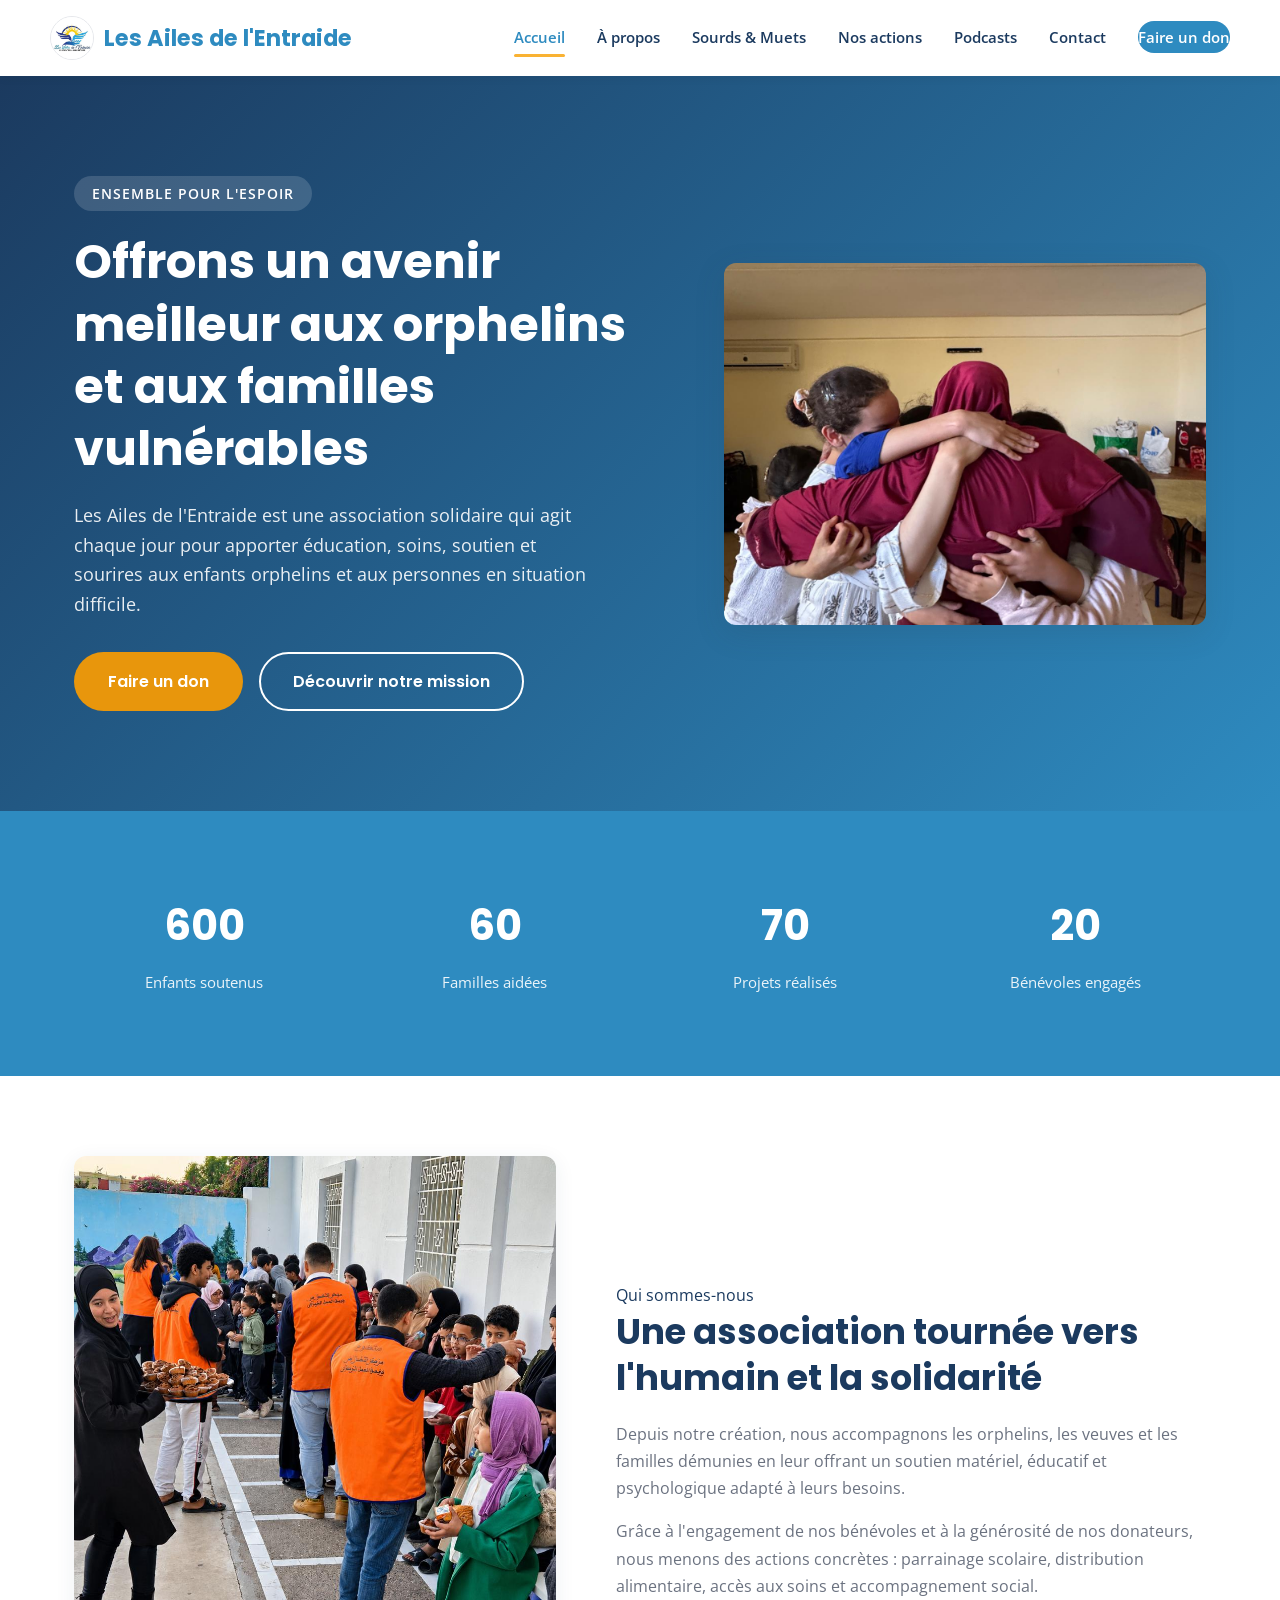
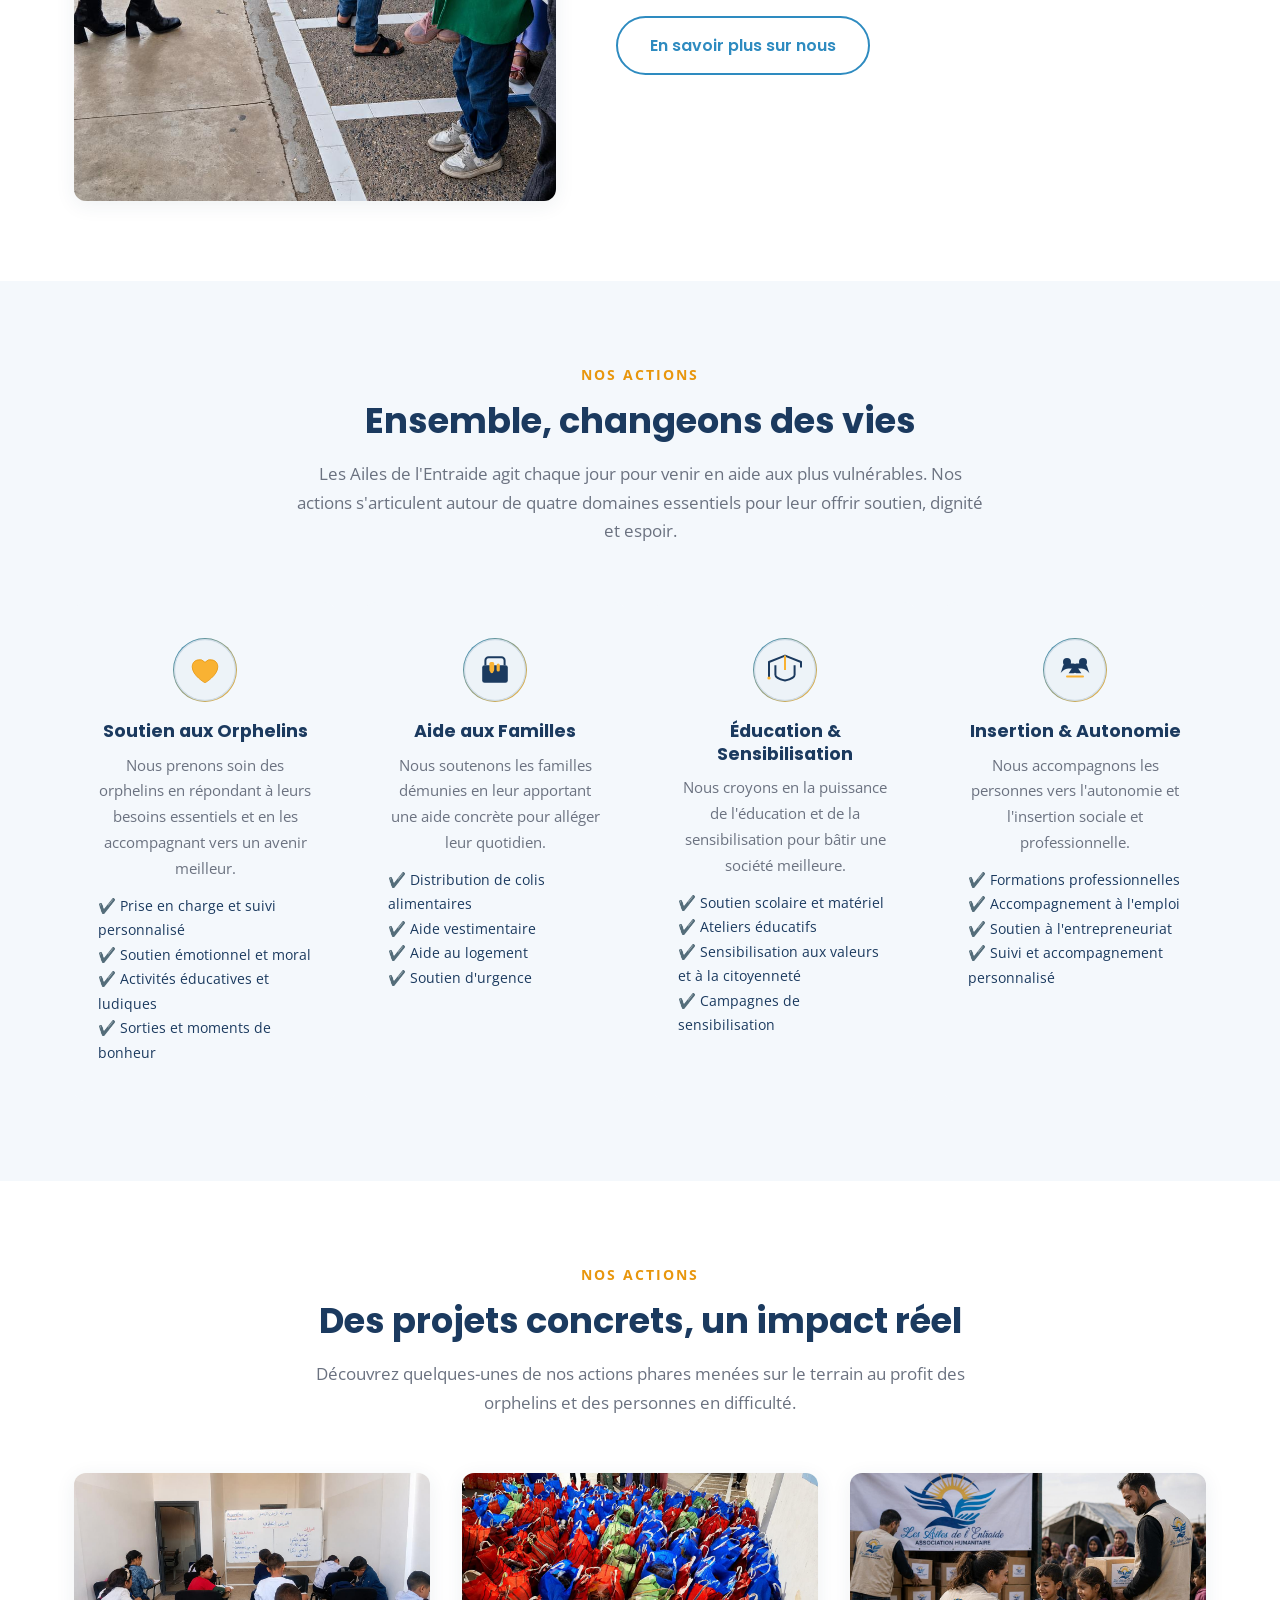
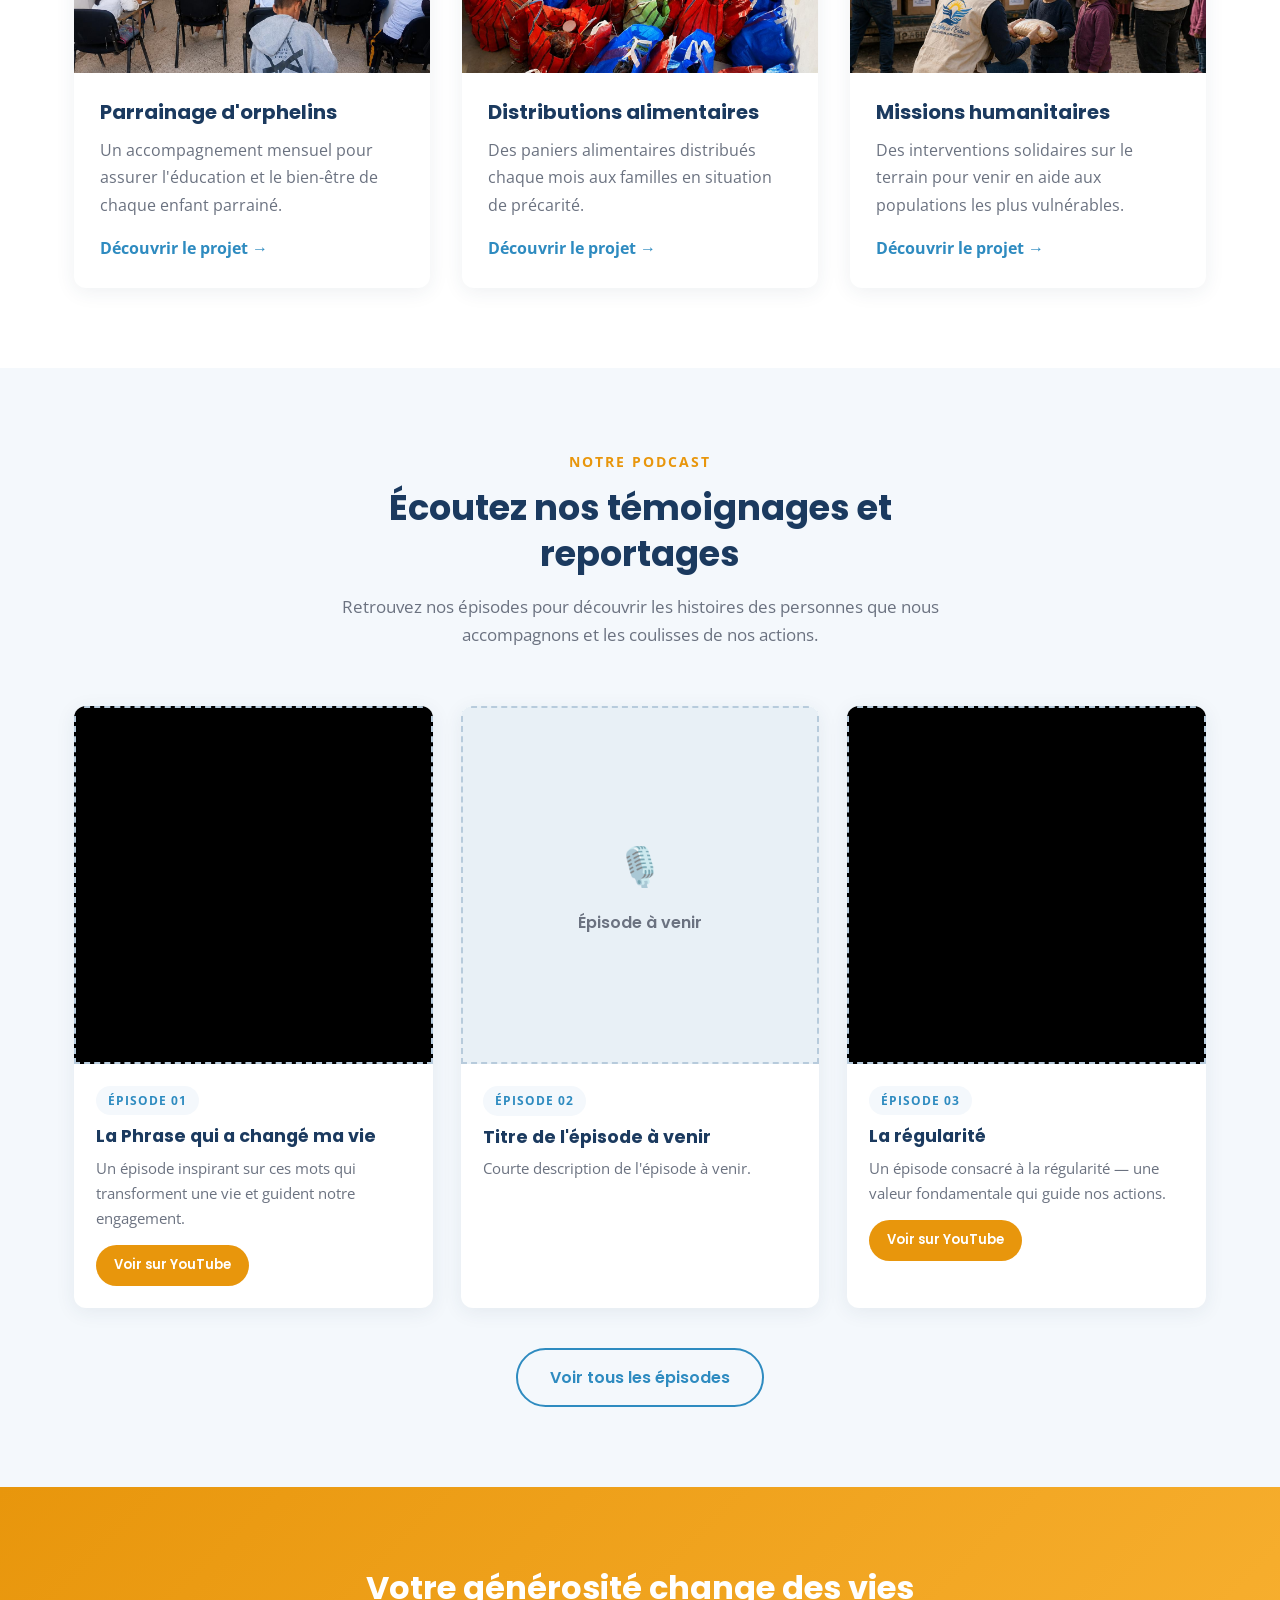
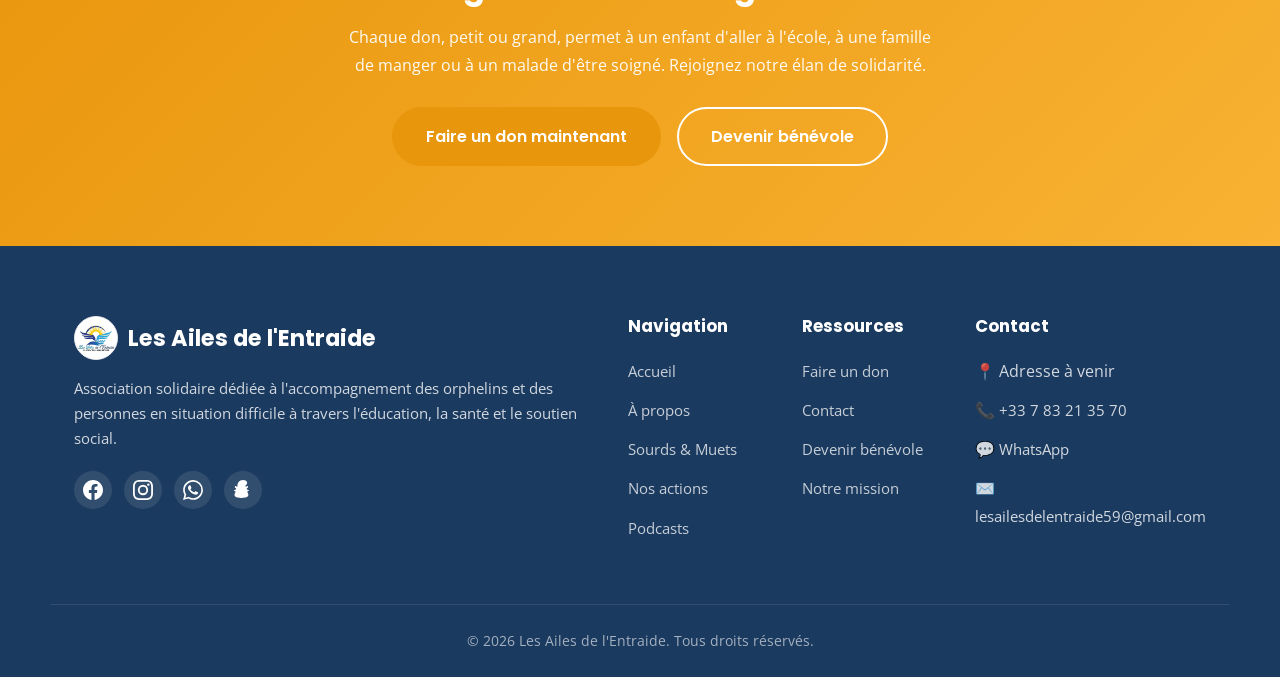
==== index.html @ 45561a95 "Intégration podcast épisode 1 "La Phrase qui a changé ma vie" via YouTube Co-Authored-By: Claude Son" ====
<!DOCTYPE html>
<html lang="fr">
<head>
  <meta charset="UTF-8">
  <meta name="viewport" content="width=device-width, initial-scale=1.0">
  <title>Les Ailes de l'Entraide — Association d'aide aux orphelins et personnes en difficulté</title>
  <meta name="description" content="Les Ailes de l'Entraide est une association à but non lucratif qui vient en aide aux orphelins et aux personnes en situation difficile à travers l'éducation, la santé et le soutien social.">
  <link rel="preconnect" href="https://fonts.googleapis.com">
  <link href="https://fonts.googleapis.com/css2?family=Poppins:wght@600;700;800&family=Open+Sans:wght@400;600;700&display=swap" rel="stylesheet">
  <link rel="icon" type="image/jpeg" href="images/logo.jpeg">
  <link rel="stylesheet" href="css/style.css">
</head>
<body>

  <!-- ===== En-tête ===== -->
  <header class="site-header">
    <nav class="navbar container">
      <a href="index.html" class="logo">
        <img src="images/logo.jpeg" alt="Logo Les Ailes de l'Entraide" class="logo-icon">
        <span>Les Ailes de l'<span>Entraide</span></span>
      </a>
      <ul class="nav-menu">
        <li><a href="index.html" class="active">Accueil</a></li>
        <li><a href="a-propos.html">À propos</a></li>
        <li><a href="sourds-muets.html">Sourds &amp; Muets</a></li>
        <li><a href="nos-actions.html">Nos actions</a></li>
        <li><a href="podcasts.html">Podcasts</a></li>
        <li><a href="contact.html">Contact</a></li>
        <li><a href="don.html" class="nav-cta">Faire un don</a></li>
      </ul>
      <button class="nav-toggle" aria-label="Ouvrir le menu">
        <span></span>
        <span></span>
        <span></span>
      </button>
    </nav>
  </header>

  <!-- ===== Hero ===== -->
  <section class="hero">
    <div class="container">
      <div class="hero-content">
        <span class="tagline">Ensemble pour l'espoir</span>
        <h1>Offrons un avenir meilleur aux orphelins et aux familles vulnérables</h1>
        <p>Les Ailes de l'Entraide est une association solidaire qui agit chaque jour pour apporter éducation, soins, soutien et sourires aux enfants orphelins et aux personnes en situation difficile.</p>
        <div class="hero-buttons">
          <a href="don.html" class="btn btn-primary">Faire un don</a>
          <a href="a-propos.html" class="btn btn-secondary">Découvrir notre mission</a>
        </div>
      </div>
      <div class="hero-image">
        <img src="images/equipe-solidarite.jpeg" alt="Moment de solidarité — bénévoles et enfants réunis" class="hero-img">
      </div>
    </div>
  </section>

  <!-- ===== Statistiques ===== -->
  <section class="stats">
    <div class="container stats-grid">
      <div class="stat-item">
        <div class="stat-number">600</div>
        <div class="stat-label">Enfants soutenus</div>
      </div>
      <div class="stat-item">
        <div class="stat-number">60</div>
        <div class="stat-label">Familles aidées</div>
      </div>
      <div class="stat-item">
        <div class="stat-number">70</div>
        <div class="stat-label">Projets réalisés</div>
      </div>
      <div class="stat-item">
        <div class="stat-number">20</div>
        <div class="stat-label">Bénévoles engagés</div>
      </div>
    </div>
  </section>

  <!-- ===== Présentation / Mission ===== -->
  <section>
    <div class="container mission-grid">
      <div class="mission-image">
        <img src="images/hero-benevoles.jpeg" alt="Bénévoles distribuant des repas aux enfants lors d'une action solidaire" class="section-img">
      </div>
      <div class="mission-content">
        <span class="eyebrow">Qui sommes-nous</span>
        <h2>Une association tournée vers l'humain et la solidarité</h2>
        <p>Depuis notre création, nous accompagnons les orphelins, les veuves et les familles démunies en leur offrant un soutien matériel, éducatif et psychologique adapté à leurs besoins.</p>
        <p>Grâce à l'engagement de nos bénévoles et à la générosité de nos donateurs, nous menons des actions concrètes : parrainage scolaire, distribution alimentaire, accès aux soins et accompagnement social.</p>
        <a href="a-propos.html" class="btn btn-outline">En savoir plus sur nous</a>
      </div>
    </div>
  </section>

  <!-- ===== Nos domaines d'action ===== -->
  <section class="bg-light">
    <div class="container">
      <div class="section-title">
        <span class="eyebrow">Nos actions</span>
        <h2>Ensemble, changeons des vies</h2>
        <p>Les Ailes de l'Entraide agit chaque jour pour venir en aide aux plus vulnérables. Nos actions s'articulent autour de quatre domaines essentiels pour leur offrir soutien, dignité et espoir.</p>
      </div>
      <div class="values-grid">
        <div class="value-card">
          <div class="value-icon"><svg xmlns="http://www.w3.org/2000/svg" viewBox="0 0 80 80" width="70" height="70"><circle cx="40" cy="40" r="38" fill="#EDF3F8" stroke="#D0DDE8" stroke-width="1.5"/><path d="M40 56s-16-9-16-20a9 9 0 0 1 16-5.6A9 9 0 0 1 56 36c0 11-16 20-16 20z" fill="#F9B233" stroke="#E8960C" stroke-width="1"/></svg></div>
          <h3>Soutien aux Orphelins</h3>
          <p>Nous prenons soin des orphelins en répondant à leurs besoins essentiels et en les accompagnant vers un avenir meilleur.</p>
          <ul style="text-align:left;margin-top:12px;font-size:0.9rem;list-style:none;padding:0;">
            <li>✔️ Prise en charge et suivi personnalisé</li>
            <li>✔️ Soutien émotionnel et moral</li>
            <li>✔️ Activités éducatives et ludiques</li>
            <li>✔️ Sorties et moments de bonheur</li>
          </ul>
        </div>
        <div class="value-card">
          <div class="value-icon"><svg xmlns="http://www.w3.org/2000/svg" viewBox="0 0 80 80" width="70" height="70"><circle cx="40" cy="40" r="38" fill="#EDF3F8" stroke="#D0DDE8" stroke-width="1.5"/><rect x="24" y="34" width="32" height="22" rx="3" fill="#1B3A5F"/><path d="M28 34v-6a4 4 0 0 1 4-4h16a4 4 0 0 1 4 4v6" fill="none" stroke="#1B3A5F" stroke-width="2.5"/><rect x="33" y="30" width="6" height="12" rx="2" fill="#F9B233"/><circle cx="36" cy="42" r="2" fill="#F9B233"/><rect x="42" y="32" width="4" height="10" rx="2" fill="#F9B233"/></svg></div>
          <h3>Aide aux Familles</h3>
          <p>Nous soutenons les familles démunies en leur apportant une aide concrète pour alléger leur quotidien.</p>
          <ul style="text-align:left;margin-top:12px;font-size:0.9rem;list-style:none;padding:0;">
            <li>✔️ Distribution de colis alimentaires</li>
            <li>✔️ Aide vestimentaire</li>
            <li>✔️ Aide au logement</li>
            <li>✔️ Soutien d'urgence</li>
          </ul>
        </div>
        <div class="value-card">
          <div class="value-icon"><svg xmlns="http://www.w3.org/2000/svg" viewBox="0 0 80 80" width="70" height="70"><circle cx="40" cy="40" r="38" fill="#EDF3F8" stroke="#D0DDE8" stroke-width="1.5"/><path d="M20 50V30l20-8 20 8v6" fill="none" stroke="#1B3A5F" stroke-width="2.5" stroke-linecap="round" stroke-linejoin="round"/><path d="M28 34v12c0 5 12 7 12 7s12-2 12-7V34" fill="none" stroke="#1B3A5F" stroke-width="2.5" stroke-linejoin="round"/><path d="M40 22v18" stroke="#F9B233" stroke-width="2.5"/><circle cx="20" cy="50" r="2" fill="#F9B233"/></svg></div>
          <h3>Éducation & Sensibilisation</h3>
          <p>Nous croyons en la puissance de l'éducation et de la sensibilisation pour bâtir une société meilleure.</p>
          <ul style="text-align:left;margin-top:12px;font-size:0.9rem;list-style:none;padding:0;">
            <li>✔️ Soutien scolaire et matériel</li>
            <li>✔️ Ateliers éducatifs</li>
            <li>✔️ Sensibilisation aux valeurs et à la citoyenneté</li>
            <li>✔️ Campagnes de sensibilisation</li>
          </ul>
        </div>
        <div class="value-card">
          <div class="value-icon"><svg xmlns="http://www.w3.org/2000/svg" viewBox="0 0 80 80" width="70" height="70"><circle cx="40" cy="40" r="38" fill="#EDF3F8" stroke="#D0DDE8" stroke-width="1.5"/><path d="M22 44c0 0 4-6 10-6h4l-4 6h6c2 0 3-1 3-2v-8c0-1-1-2-3-2h-8c-2 0-4 1-5 3l-3 9z" fill="#1B3A5F"/><path d="M58 44c0 0-4-6-10-6h-4l4 6h-6c-2 0-3-1-3-2v-8c0-1 1-2 3-2h8c2 0 4 1 5 3l3 9z" fill="#1B3A5F"/><path d="M30 48h20" stroke="#F9B233" stroke-width="2.5" stroke-linecap="round"/><circle cx="30" cy="30" r="5" fill="#1B3A5F"/><circle cx="50" cy="30" r="5" fill="#1B3A5F"/></svg></div>
          <h3>Insertion & Autonomie</h3>
          <p>Nous accompagnons les personnes vers l'autonomie et l'insertion sociale et professionnelle.</p>
          <ul style="text-align:left;margin-top:12px;font-size:0.9rem;list-style:none;padding:0;">
            <li>✔️ Formations professionnelles</li>
            <li>✔️ Accompagnement à l'emploi</li>
            <li>✔️ Soutien à l'entrepreneuriat</li>
            <li>✔️ Suivi et accompagnement personnalisé</li>
          </ul>
        </div>
      </div>
    </div>
  </section>

  <!-- ===== Aperçu Nos actions ===== -->
  <section>
    <div class="container">
      <div class="section-title">
        <span class="eyebrow">Nos actions</span>
        <h2>Des projets concrets, un impact réel</h2>
        <p>Découvrez quelques-unes de nos actions phares menées sur le terrain au profit des orphelins et des personnes en difficulté.</p>
      </div>
      <div class="cards-grid">
        <div class="card">
          <img src="images/parrainage-orphelins.jpeg" alt="Enfants en classe grâce au programme de parrainage scolaire" class="card-img">
          <div class="card-body">
            <h3>Parrainage d'orphelins</h3>
            <p>Un accompagnement mensuel pour assurer l'éducation et le bien-être de chaque enfant parrainé.</p>
            <a href="nos-actions.html" class="card-link">Découvrir le projet</a>
          </div>
        </div>
        <div class="card">
          <img src="images/distribution-alimentaire.jpeg" alt="Paniers alimentaires prêts à être distribués aux familles" class="card-img">
          <div class="card-body">
            <h3>Distributions alimentaires</h3>
            <p>Des paniers alimentaires distribués chaque mois aux familles en situation de précarité.</p>
            <a href="nos-actions.html" class="card-link">Découvrir le projet</a>
          </div>
        </div>
        <div class="card">
          <img src="images/mission-humanitaire.jpeg" alt="Médecin bénévole lors d'une consultation médicale gratuite" class="card-img">
          <div class="card-body">
            <h3>Missions humanitaires</h3>
            <p>Des interventions solidaires sur le terrain pour venir en aide aux populations les plus vulnérables.</p>
            <a href="nos-actions.html" class="card-link">Découvrir le projet</a>
          </div>
        </div>
      </div>
    </div>
  </section>

  <!-- ===== Aperçu Podcasts ===== -->
  <section class="bg-light">
    <div class="container">
      <div class="section-title">
        <span class="eyebrow">Notre podcast</span>
        <h2>Écoutez nos témoignages et reportages</h2>
        <p>Retrouvez nos épisodes pour découvrir les histoires des personnes que nous accompagnons et les coulisses de nos actions.</p>
      </div>
      <div class="podcast-grid">
        <div class="podcast-card">
          <div class="podcast-cover" style="padding:0;overflow:hidden;background:#000;">
            <iframe
              src="https://www.youtube.com/embed/GoK4jghPi0A"
              title="La Phrase qui a changé ma vie — Les Ailes de l'Entraide"
              frameborder="0"
              allow="accelerometer; autoplay; clipboard-write; encrypted-media; gyroscope; picture-in-picture"
              allowfullscreen
              style="width:100%;height:100%;min-height:200px;display:block;"
            ></iframe>
          </div>
          <div class="podcast-info">
            <span class="episode-tag">Épisode 01</span>
            <h3>La Phrase qui a changé ma vie</h3>
            <p>Un épisode inspirant sur ces mots qui transforment une vie et guident notre engagement.</p>
            <div style="margin-top:10px;">
              <a href="https://youtube.com/shorts/GoK4jghPi0A" target="_blank" rel="noopener" class="btn btn-primary" style="font-size:0.82rem;padding:7px 16px;">Voir sur YouTube</a>
            </div>
          </div>
        </div>
        <div class="podcast-card">
          <div class="podcast-cover">
            <span class="icon">🎙️</span>
            Épisode à venir
          </div>
          <div class="podcast-info">
            <span class="episode-tag">Épisode 02</span>
            <h3>Titre de l'épisode à venir</h3>
            <p>Courte description de l'épisode à venir.</p>
          </div>
        </div>
        <div class="podcast-card">
          <div class="podcast-cover" style="padding:0;overflow:hidden;background:#000;">
            <iframe
              src="https://www.youtube.com/embed/aE52-9vbQRQ"
              title="La régularité — Les Ailes de l'Entraide"
              frameborder="0"
              allow="accelerometer; autoplay; clipboard-write; encrypted-media; gyroscope; picture-in-picture"
              allowfullscreen
              style="width:100%;height:100%;min-height:200px;display:block;"
            ></iframe>
          </div>
          <div class="podcast-info">
            <span class="episode-tag">Épisode 03</span>
            <h3>La régularité</h3>
            <p>Un épisode consacré à la régularité — une valeur fondamentale qui guide nos actions.</p>
            <div style="margin-top:10px;">
              <a href="https://youtube.com/shorts/aE52-9vbQRQ" target="_blank" rel="noopener" class="btn btn-primary" style="font-size:0.82rem;padding:7px 16px;">Voir sur YouTube</a>
            </div>
          </div>
        </div>
      </div>
      <div style="text-align:center; margin-top: 40px;">
        <a href="podcasts.html" class="btn btn-outline">Voir tous les épisodes</a>
      </div>
    </div>
  </section>

  <!-- ===== CTA Don ===== -->
  <section class="cta-banner">
    <div class="container">
      <h2>Votre générosité change des vies</h2>
      <p>Chaque don, petit ou grand, permet à un enfant d'aller à l'école, à une famille de manger ou à un malade d'être soigné. Rejoignez notre élan de solidarité.</p>
      <div class="cta-buttons">
        <a href="don.html" class="btn btn-primary">Faire un don maintenant</a>
        <a href="contact.html" class="btn btn-secondary">Devenir bénévole</a>
      </div>
    </div>
  </section>

  <!-- ===== Pied de page ===== -->
  <footer class="site-footer">
    <div class="container footer-grid">
      <div class="footer-col">
        <a href="index.html" class="logo">
          <img src="images/logo.jpeg" alt="Logo Les Ailes de l'Entraide" class="logo-icon">
          Les Ailes de l'Entraide
        </a>
        <p>Association solidaire dédiée à l'accompagnement des orphelins et des personnes en situation difficile à travers l'éducation, la santé et le soutien social.</p>
        <div class="social-links">
          <a href="https://www.facebook.com/share/1CepRYvT4E/" target="_blank" rel="noopener" aria-label="Facebook" title="Facebook">
            <svg xmlns="http://www.w3.org/2000/svg" viewBox="0 0 24 24" width="20" height="20" fill="currentColor"><path d="M24 12.073C24 5.405 18.627 0 12 0S0 5.405 0 12.073C0 18.1 4.388 23.094 10.125 24v-8.437H7.078v-3.49h3.047V9.41c0-3.025 1.792-4.697 4.533-4.697 1.312 0 2.686.236 2.686.236v2.97h-1.513c-1.491 0-1.956.93-1.956 1.886v2.268h3.328l-.532 3.49h-2.796V24C19.612 23.094 24 18.1 24 12.073z"/></svg>
          </a>
          <a href="https://www.instagram.com/les_saveurs_dorient_by_jihane" target="_blank" rel="noopener" aria-label="Instagram" title="Instagram">
            <svg xmlns="http://www.w3.org/2000/svg" viewBox="0 0 24 24" width="20" height="20" fill="currentColor"><path d="M12 2.163c3.204 0 3.584.012 4.85.07 1.366.062 2.633.334 3.608 1.308.975.975 1.246 2.242 1.308 3.608.058 1.266.07 1.646.07 4.85s-.012 3.584-.07 4.85c-.062 1.366-.334 2.633-1.308 3.608-.975.975-2.242 1.246-3.608 1.308-1.266.058-1.646.07-4.85.07s-3.584-.012-4.85-.07c-1.366-.062-2.633-.334-3.608-1.308-.975-.975-1.246-2.242-1.308-3.608C2.175 15.584 2.163 15.204 2.163 12s.012-3.584.07-4.85c.062-1.366.334-2.633 1.308-3.608C4.516 2.497 5.783 2.226 7.149 2.163 8.415 2.105 8.796 2.163 12 2.163zm0-2.163C8.741 0 8.332.014 7.052.072 5.197.157 3.355.673 2.014 2.014.673 3.355.157 5.197.072 7.052.014 8.332 0 8.741 0 12c0 3.259.014 3.668.072 4.948.085 1.855.601 3.697 1.942 5.038 1.341 1.341 3.183 1.857 5.038 1.942C8.332 23.986 8.741 24 12 24s3.668-.014 4.948-.072c1.855-.085 3.697-.601 5.038-1.942 1.341-1.341 1.857-3.183 1.942-5.038C23.986 15.668 24 15.259 24 12s-.014-3.668-.072-4.948c-.085-1.855-.601-3.697-1.942-5.038C20.645.673 18.803.157 16.948.072 15.668.014 15.259 0 12 0zm0 5.838a6.162 6.162 0 1 0 0 12.324 6.162 6.162 0 0 0 0-12.324zm0 10.162a4 4 0 1 1 0-8 4 4 0 0 1 0 8zm6.406-11.845a1.44 1.44 0 1 0 0 2.881 1.44 1.44 0 0 0 0-2.881z"/></svg>
          </a>
          <a href="https://wa.me/33783213570" target="_blank" rel="noopener" aria-label="WhatsApp" title="WhatsApp">
            <svg xmlns="http://www.w3.org/2000/svg" viewBox="0 0 24 24" width="20" height="20" fill="currentColor"><path d="M17.472 14.382c-.297-.149-1.758-.867-2.03-.967-.273-.099-.471-.148-.67.15-.197.297-.767.966-.94 1.164-.173.199-.347.223-.644.075-.297-.15-1.255-.463-2.39-1.475-.883-.788-1.48-1.761-1.653-2.059-.173-.297-.018-.458.13-.606.134-.133.298-.347.446-.52.149-.174.198-.298.298-.497.099-.198.05-.371-.025-.52-.075-.149-.669-1.612-.916-2.207-.242-.579-.487-.5-.669-.51-.173-.008-.371-.01-.57-.01-.198 0-.52.074-.792.372-.272.297-1.04 1.016-1.04 2.479 0 1.462 1.065 2.875 1.213 3.074.149.198 2.096 3.2 5.077 4.487.709.306 1.262.489 1.694.625.712.227 1.36.195 1.871.118.571-.085 1.758-.719 2.006-1.413.248-.694.248-1.289.173-1.413-.074-.124-.272-.198-.57-.347m-5.421 7.403h-.004a9.87 9.87 0 0 1-5.031-1.378l-.361-.214-3.741.982.998-3.648-.235-.374a9.86 9.86 0 0 1-1.51-5.26c.001-5.45 4.436-9.884 9.888-9.884 2.64 0 5.122 1.03 6.988 2.898a9.825 9.825 0 0 1 2.893 6.994c-.003 5.45-4.437 9.884-9.885 9.884m8.413-18.297A11.815 11.815 0 0 0 12.05 0C5.495 0 .16 5.335.157 11.892c0 2.096.547 4.142 1.588 5.945L.057 24l6.305-1.654a11.882 11.882 0 0 0 5.683 1.448h.005c6.554 0 11.89-5.335 11.893-11.893a11.821 11.821 0 0 0-3.48-8.413z"/></svg>
          </a>
          <a href="https://www.snapchat.com/add/lesailesdelentraide" target="_blank" rel="noopener" aria-label="Snapchat" title="Snapchat">
            <svg xmlns="http://www.w3.org/2000/svg" viewBox="0 0 24 24" width="20" height="20" fill="currentColor"><path d="M12.065.135C6.948.135 5.31 4.322 5.31 6.957c0 .284.017.568.05.85-.214.12-.435.182-.668.182-.467 0-.9-.213-1.234-.6a.608.608 0 0 0-.484-.232.594.594 0 0 0-.35.114c-.48.332-.5.832-.5.999 0 .73.481 1.298 1.43 1.688.083.033.192.063.212.152.03.126-.055.395-.1.532a3.46 3.46 0 0 1-.078.208c-.41 1.003-1.235 1.094-1.666 1.17a2.064 2.064 0 0 0-.311.065c-.418.143-.454.44-.446.575.016.278.226.504.527.588.844.234 1.178.493 1.285.697.047.09.044.172.013.325-.16.788-1.19 2.124-1.19 3.537 0 .36.065.705.198 1.025.644 1.561 2.624 2.35 5.882 2.35.249 0 .5-.007.752-.021.389.247.923.382 1.485.382s1.096-.135 1.485-.382c.252.014.503.021.752.021 3.258 0 5.238-.789 5.882-2.35.133-.32.198-.665.198-1.025 0-1.413-1.03-2.749-1.19-3.537-.031-.153-.034-.235.013-.325.107-.204.44-.463 1.285-.697.301-.084.511-.31.527-.588.008-.135-.028-.432-.446-.575a2.064 2.064 0 0 0-.311-.065c-.431-.076-1.256-.167-1.666-1.17a3.46 3.46 0 0 1-.078-.208c-.045-.137-.13-.406-.1-.532.02-.089.129-.119.212-.152.949-.39 1.43-.958 1.43-1.688 0-.167-.02-.667-.5-.999a.594.594 0 0 0-.35-.114.608.608 0 0 0-.484.232c-.334.387-.767.6-1.234.6-.233 0-.454-.062-.668-.182.033-.282.05-.566.05-.85C18.72 4.322 17.082.135 12.065.135z"/></svg>
          </a>
        </div>
      </div>
      <div class="footer-col">
        <h4>Navigation</h4>
        <ul>
          <li><a href="index.html">Accueil</a></li>
          <li><a href="a-propos.html">À propos</a></li>
          <li><a href="sourds-muets.html">Sourds &amp; Muets</a></li>
        <li><a href="nos-actions.html">Nos actions</a></li>
          <li><a href="podcasts.html">Podcasts</a></li>
        </ul>
      </div>
      <div class="footer-col">
        <h4>Ressources</h4>
        <ul>
          <li><a href="don.html">Faire un don</a></li>
          <li><a href="contact.html">Contact</a></li>
          <li><a href="contact.html">Devenir bénévole</a></li>
          <li><a href="a-propos.html">Notre mission</a></li>
        </ul>
      </div>
      <div class="footer-col">
        <h4>Contact</h4>
        <ul>
          <li>📍 Adresse à venir</li>
          <li>📞 <a href="tel:+33783213570" style="color:inherit;">+33 7 83 21 35 70</a></li>
          <li>💬 <a href="https://wa.me/33783213570" target="_blank" rel="noopener" style="color:inherit;">WhatsApp</a></li>
          <li>✉️ <a href="mailto:lesailesdelentraide59@gmail.com" style="color:inherit;">lesailesdelentraide59@gmail.com</a></li>
        </ul>
      </div>
    </div>
    <div class="container footer-bottom">
      © 2026 Les Ailes de l'Entraide. Tous droits réservés.
    </div>
  </footer>

  <script src="js/main.js"></script>
</body>
</html>
---- css/style.css ----
/* ===========================
   Les Ailes de l'Entraide - Stylesheet
   =========================== */

:root {
  --color-primary: #2E8BC0;
  --color-primary-dark: #1F6FA0;
  --color-secondary: #F9B233;
  --color-accent: #E8960C;
  --color-dark: #1B3A5F;
  --color-light: #F4F8FC;
  --color-white: #FFFFFF;
  --color-gray: #6B7280;
  --color-border: #E5E7EB;

  --font-heading: 'Poppins', 'Segoe UI', Arial, sans-serif;
  --font-body: 'Open Sans', 'Segoe UI', Arial, sans-serif;

  --radius: 12px;
  --shadow: 0 4px 20px rgba(38, 70, 83, 0.08);
  --shadow-hover: 0 8px 30px rgba(38, 70, 83, 0.15);
  --transition: all 0.3s ease;

  --container-width: 1180px;
}

/* ===== Reset ===== */
* {
  margin: 0;
  padding: 0;
  box-sizing: border-box;
}

html {
  scroll-behavior: smooth;
}

body {
  font-family: var(--font-body);
  color: var(--color-dark);
  line-height: 1.7;
  background-color: var(--color-white);
  overflow-x: hidden;
}

img {
  max-width: 100%;
  display: block;
}

a {
  text-decoration: none;
  color: var(--color-primary);
}

ul {
  list-style: none;
}

.container {
  max-width: var(--container-width);
  margin: 0 auto;
  padding: 0 24px;
}

h1, h2, h3, h4 {
  font-family: var(--font-heading);
  font-weight: 700;
  line-height: 1.3;
  color: var(--color-dark);
}

section {
  padding: 80px 0;
}

/* ===== Boutons ===== */
.btn {
  display: inline-block;
  padding: 14px 32px;
  border-radius: 50px;
  font-family: var(--font-heading);
  font-weight: 600;
  font-size: 1rem;
  text-align: center;
  border: 2px solid transparent;
  cursor: pointer;
  transition: var(--transition);
}

.btn-primary {
  background-color: var(--color-accent);
  color: var(--color-white);
}

.btn-primary:hover {
  background-color: #CE8400;
  transform: translateY(-3px);
  box-shadow: var(--shadow-hover);
}

.btn-secondary {
  background-color: transparent;
  border-color: var(--color-white);
  color: var(--color-white);
}

.btn-secondary:hover {
  background-color: var(--color-white);
  color: var(--color-primary);
  transform: translateY(-3px);
}

.btn-outline {
  background-color: transparent;
  border-color: var(--color-primary);
  color: var(--color-primary);
}

.btn-outline:hover {
  background-color: var(--color-primary);
  color: var(--color-white);
}

.btn-block {
  width: 100%;
}

/* ===== En-tête / Navigation ===== */
.site-header {
  position: sticky;
  top: 0;
  z-index: 1000;
  background-color: rgba(255, 255, 255, 0.97);
  backdrop-filter: blur(6px);
  box-shadow: 0 2px 10px rgba(0, 0, 0, 0.05);
}

.navbar {
  display: flex;
  align-items: center;
  justify-content: space-between;
  padding: 16px 0;
}

.logo {
  display: flex;
  align-items: center;
  gap: 10px;
  font-family: var(--font-heading);
  font-weight: 700;
  font-size: 1.4rem;
  color: var(--color-dark);
}

.logo-icon {
  display: flex;
  align-items: center;
  justify-content: center;
  width: 44px;
  height: 44px;
  border-radius: 50%;
  background: linear-gradient(135deg, var(--color-primary), var(--color-secondary));
  color: var(--color-white);
  font-size: 1.4rem;
  flex-shrink: 0;
}

img.logo-icon {
  background: var(--color-white);
  object-fit: cover;
  object-position: center 35%;
  border: 1px solid var(--color-border);
}

.logo span {
  color: var(--color-primary);
}

.nav-menu {
  display: flex;
  gap: 32px;
  align-items: center;
}

.nav-menu a {
  color: var(--color-dark);
  font-weight: 600;
  font-size: 0.95rem;
  position: relative;
  padding: 6px 0;
  transition: var(--transition);
}

.nav-menu a:hover,
.nav-menu a.active {
  color: var(--color-primary);
}

.nav-menu a.active::after {
  content: '';
  position: absolute;
  bottom: -4px;
  left: 0;
  width: 100%;
  height: 3px;
  background-color: var(--color-secondary);
  border-radius: 2px;
}

.nav-cta {
  background-color: var(--color-primary);
  color: var(--color-white) !important;
  padding: 10px 24px;
  border-radius: 50px;
}

.nav-cta:hover {
  background-color: var(--color-primary-dark);
}

.nav-toggle {
  display: none;
  flex-direction: column;
  gap: 5px;
  cursor: pointer;
  background: none;
  border: none;
  padding: 8px;
}

.nav-toggle span {
  display: block;
  width: 26px;
  height: 3px;
  background-color: var(--color-dark);
  border-radius: 2px;
  transition: var(--transition);
}

/* ===== Hero ===== */
.hero {
  background: linear-gradient(135deg, var(--color-dark) 0%, var(--color-primary) 100%);
  color: var(--color-white);
  padding: 100px 0;
  position: relative;
  overflow: hidden;
}

.hero .container {
  display: grid;
  grid-template-columns: 1.1fr 0.9fr;
  gap: 60px;
  align-items: center;
}

.hero-content .tagline {
  display: inline-block;
  background-color: rgba(255, 255, 255, 0.15);
  padding: 6px 18px;
  border-radius: 50px;
  font-size: 0.85rem;
  font-weight: 600;
  letter-spacing: 1px;
  text-transform: uppercase;
  margin-bottom: 20px;
}

.hero-content h1 {
  font-size: 3rem;
  color: var(--color-white);
  margin-bottom: 20px;
}

.hero-content p {
  font-size: 1.1rem;
  opacity: 0.9;
  margin-bottom: 32px;
  max-width: 520px;
}

.hero-buttons {
  display: flex;
  gap: 16px;
  flex-wrap: wrap;
}

.hero-image .img-placeholder {
  aspect-ratio: 4/3;
}

/* ===== Images réelles ===== */
.hero-img {
  width: 100%;
  aspect-ratio: 4/3;
  object-fit: cover;
  border-radius: var(--radius);
  box-shadow: var(--shadow-hover);
}

.section-img {
  width: 100%;
  height: 100%;
  min-height: 320px;
  object-fit: cover;
  border-radius: var(--radius);
  box-shadow: var(--shadow);
}

.card-img {
  width: 100%;
  height: 200px;
  object-fit: cover;
}

/* ===== Espace réservé aux images ===== */
.img-placeholder {
  width: 100%;
  background-color: #E8F0F6;
  border: 2px dashed #B7CBDC;
  border-radius: var(--radius);
  display: flex;
  flex-direction: column;
  align-items: center;
  justify-content: center;
  text-align: center;
  color: var(--color-gray);
  font-family: var(--font-heading);
  font-weight: 600;
  font-size: 0.95rem;
  min-height: 220px;
  padding: 20px;
  gap: 10px;
}

.img-placeholder .icon {
  font-size: 2.2rem;
  opacity: 0.6;
}

.hero .img-placeholder {
  background-color: rgba(255, 255, 255, 0.1);
  border-color: rgba(255, 255, 255, 0.35);
  color: rgba(255, 255, 255, 0.85);
}

/* ===== Section titre ===== */
.section-title {
  text-align: center;
  max-width: 700px;
  margin: 0 auto 56px;
}

.section-title .eyebrow {
  display: inline-block;
  color: var(--color-accent);
  font-weight: 700;
  text-transform: uppercase;
  letter-spacing: 2px;
  font-size: 0.85rem;
  margin-bottom: 12px;
}

.section-title h2 {
  font-size: 2.2rem;
  margin-bottom: 16px;
}

.section-title p {
  color: var(--color-gray);
  font-size: 1.05rem;
}

.bg-light {
  background-color: var(--color-light);
}

/* ===== Section Mission / À propos résumé ===== */
.mission-grid {
  display: grid;
  grid-template-columns: 0.9fr 1.1fr;
  gap: 60px;
  align-items: center;
}

.mission-grid--reverse {
  direction: rtl;
}
.mission-grid--reverse > * {
  direction: ltr;
}

.mission-content h2 {
  font-size: 2.2rem;
  margin-bottom: 20px;
}

.mission-content p {
  color: var(--color-gray);
  margin-bottom: 16px;
}

/* ===== Cartes statistiques ===== */
.stats {
  background-color: var(--color-primary);
  color: var(--color-white);
}

.stats-grid {
  display: grid;
  grid-template-columns: repeat(4, 1fr);
  gap: 30px;
  text-align: center;
}

.stat-item .stat-number {
  font-family: var(--font-heading);
  font-size: 2.6rem;
  font-weight: 700;
  margin-bottom: 8px;
}

.stat-item .stat-label {
  font-size: 0.95rem;
  opacity: 0.9;
}

/* ===== Cartes / Grilles génériques ===== */
.cards-grid {
  display: grid;
  grid-template-columns: repeat(3, 1fr);
  gap: 32px;
}

.card {
  background-color: var(--color-white);
  border-radius: var(--radius);
  overflow: hidden;
  box-shadow: var(--shadow);
  transition: var(--transition);
  display: flex;
  flex-direction: column;
}

.card:hover {
  transform: translateY(-6px);
  box-shadow: var(--shadow-hover);
}

.card-body {
  padding: 26px;
  flex: 1;
  display: flex;
  flex-direction: column;
}

.card-body h3 {
  font-size: 1.25rem;
  margin-bottom: 12px;
}

.card-body p {
  color: var(--color-gray);
  flex: 1;
  margin-bottom: 16px;
}

.card .img-placeholder {
  border-radius: 0;
  border-width: 0 0 2px 0;
  min-height: 180px;
}

.card-link {
  font-weight: 700;
  color: var(--color-primary);
}

.card-link::after {
  content: ' →';
}

/* ===== Valeurs / icônes ===== */
.values-grid {
  display: grid;
  grid-template-columns: repeat(4, 1fr);
  gap: 28px;
}

.value-card {
  text-align: center;
  padding: 36px 24px;
  border-radius: var(--radius);
  background-color: var(--color-light);
  transition: var(--transition);
}

.value-card:hover {
  background-color: var(--color-white);
  box-shadow: var(--shadow);
  transform: translateY(-4px);
}

.value-icon {
  width: 64px;
  height: 64px;
  border-radius: 50%;
  background: linear-gradient(135deg, var(--color-primary), var(--color-secondary));
  color: var(--color-white);
  display: flex;
  align-items: center;
  justify-content: center;
  font-size: 1.8rem;
  margin: 0 auto 18px;
}

.value-card h3 {
  font-size: 1.1rem;
  margin-bottom: 10px;
}

.value-card p {
  color: var(--color-gray);
  font-size: 0.95rem;
}

/* ===== Podcasts ===== */
.podcast-grid {
  display: grid;
  grid-template-columns: repeat(auto-fit, minmax(280px, 1fr));
  gap: 28px;
}

.podcast-card {
  background-color: var(--color-white);
  border-radius: var(--radius);
  box-shadow: var(--shadow);
  overflow: hidden;
  transition: var(--transition);
  display: flex;
  flex-direction: column;
}

.podcast-card:hover {
  transform: translateY(-6px);
  box-shadow: var(--shadow-hover);
}

.podcast-cover {
  aspect-ratio: 1/1;
  background-color: #E8F0F6;
  border: 2px dashed #B7CBDC;
  display: flex;
  flex-direction: column;
  align-items: center;
  justify-content: center;
  color: var(--color-gray);
  font-family: var(--font-heading);
  font-weight: 600;
  gap: 10px;
}

.podcast-cover .icon {
  font-size: 2.4rem;
  opacity: 0.6;
}

.podcast-info {
  padding: 22px;
}

.podcast-info .episode-tag {
  display: inline-block;
  background-color: var(--color-light);
  color: var(--color-primary);
  font-size: 0.78rem;
  font-weight: 700;
  text-transform: uppercase;
  letter-spacing: 1px;
  padding: 4px 12px;
  border-radius: 50px;
  margin-bottom: 10px;
}

.podcast-info h3 {
  font-size: 1.1rem;
  margin-bottom: 8px;
}

.podcast-info p {
  color: var(--color-gray);
  font-size: 0.92rem;
  margin-bottom: 14px;
}

.podcast-player {
  display: flex;
  align-items: center;
  gap: 12px;
  background-color: var(--color-light);
  border-radius: 50px;
  padding: 10px 16px;
  color: var(--color-gray);
  font-size: 0.85rem;
}

.podcast-player .play-btn {
  width: 32px;
  height: 32px;
  border-radius: 50%;
  background-color: var(--color-primary);
  color: var(--color-white);
  display: flex;
  align-items: center;
  justify-content: center;
  flex-shrink: 0;
  font-size: 0.8rem;
}

.podcast-player .progress-bar {
  flex: 1;
  height: 4px;
  background-color: #D8E6F2;
  border-radius: 2px;
  overflow: hidden;
}

.podcast-player .progress-bar span {
  display: block;
  width: 0%;
  height: 100%;
  background-color: var(--color-primary);
}

/* ===== Page header (bannière interne) ===== */
.page-header {
  background: linear-gradient(135deg, var(--color-dark) 0%, var(--color-primary) 100%);
  color: var(--color-white);
  padding: 70px 0;
  text-align: center;
}

.page-header h1 {
  color: var(--color-white);
  font-size: 2.6rem;
  margin-bottom: 12px;
}

.breadcrumb {
  color: rgba(255, 255, 255, 0.8);
  font-size: 0.95rem;
}

.breadcrumb a {
  color: var(--color-white);
  font-weight: 600;
}

/* ===== Timeline (Nos actions) ===== */
.timeline {
  display: flex;
  flex-direction: column;
  gap: 60px;
}

.timeline-item {
  display: grid;
  grid-template-columns: 1fr 1fr;
  gap: 50px;
  align-items: center;
}

.timeline-item:nth-child(even) .timeline-text {
  order: 2;
}

.timeline-text .tag {
  display: inline-block;
  background-color: var(--color-secondary);
  color: var(--color-white);
  font-weight: 700;
  font-size: 0.8rem;
  text-transform: uppercase;
  letter-spacing: 1px;
  padding: 5px 14px;
  border-radius: 50px;
  margin-bottom: 14px;
}

.timeline-text h3 {
  font-size: 1.6rem;
  margin-bottom: 14px;
}

.timeline-text p {
  color: var(--color-gray);
  margin-bottom: 16px;
}

.timeline-text ul {
  color: var(--color-gray);
}

.timeline-text ul li {
  margin-bottom: 8px;
  padding-left: 26px;
  position: relative;
}

.timeline-text ul li::before {
  content: '✓';
  position: absolute;
  left: 0;
  color: var(--color-primary);
  font-weight: 700;
}

/* ===== Don / Donation ===== */
.donate-options {
  display: grid;
  grid-template-columns: repeat(3, 1fr);
  gap: 24px;
  margin-bottom: 40px;
}

.donate-amount {
  background-color: var(--color-white);
  border: 2px solid var(--color-border);
  border-radius: var(--radius);
  padding: 30px 20px;
  text-align: center;
  cursor: pointer;
  transition: var(--transition);
}

.donate-amount:hover,
.donate-amount.selected {
  border-color: var(--color-primary);
  background-color: #EAF4FB;
}

.donate-amount .amount {
  font-family: var(--font-heading);
  font-size: 1.8rem;
  font-weight: 700;
  color: var(--color-primary);
  margin-bottom: 6px;
}

.donate-amount .amount-desc {
  color: var(--color-gray);
  font-size: 0.9rem;
}

.donate-methods {
  display: grid;
  grid-template-columns: repeat(3, 1fr);
  gap: 24px;
}

.method-card {
  background-color: var(--color-light);
  border-radius: var(--radius);
  padding: 30px;
  text-align: center;
}

.method-card .value-icon {
  margin-bottom: 16px;
}

.method-card h3 {
  margin-bottom: 10px;
  font-size: 1.1rem;
}

.method-card p {
  color: var(--color-gray);
  font-size: 0.92rem;
  margin-bottom: 4px;
}

.method-card .detail {
  font-weight: 700;
  color: var(--color-dark);
  word-break: break-word;
}

.donate-form-wrapper {
  background-color: var(--color-light);
  border-radius: var(--radius);
  padding: 50px;
}

/* ===== Formulaires ===== */
.form-grid {
  display: grid;
  grid-template-columns: 1fr 1fr;
  gap: 20px;
}

.form-group {
  margin-bottom: 22px;
}

.form-group.full {
  grid-column: 1 / -1;
}

.form-group label {
  display: block;
  font-weight: 700;
  margin-bottom: 8px;
  font-size: 0.95rem;
}

.form-group input,
.form-group select,
.form-group textarea {
  width: 100%;
  padding: 14px 16px;
  border: 1px solid var(--color-border);
  border-radius: 8px;
  font-family: var(--font-body);
  font-size: 1rem;
  background-color: var(--color-white);
  transition: var(--transition);
}

.form-group input:focus,
.form-group select:focus,
.form-group textarea:focus {
  outline: none;
  border-color: var(--color-primary);
  box-shadow: 0 0 0 3px rgba(42, 157, 143, 0.15);
}

.form-group textarea {
  resize: vertical;
  min-height: 140px;
}

.radio-group {
  display: flex;
  gap: 24px;
  flex-wrap: wrap;
}

.radio-option {
  display: flex;
  align-items: center;
  gap: 8px;
  font-weight: 600;
  cursor: pointer;
}

.radio-option input {
  width: auto;
}

.form-note {
  background-color: #EAF4FB;
  border-left: 4px solid var(--color-primary);
  border-radius: 8px;
  padding: 16px 20px;
  margin-bottom: 24px;
  color: var(--color-dark);
  font-size: 0.95rem;
}

.form-success {
  display: none;
  background-color: #E6F4EA;
  border-left: 4px solid var(--color-primary);
  color: var(--color-primary-dark);
  padding: 16px 20px;
  border-radius: 8px;
  margin-bottom: 20px;
  font-weight: 600;
}

.form-success.show {
  display: block;
}

/* ===== Contact ===== */
.contact-grid {
  display: grid;
  grid-template-columns: 0.9fr 1.1fr;
  gap: 50px;
}

.contact-info-card {
  background-color: var(--color-dark);
  color: var(--color-white);
  border-radius: var(--radius);
  padding: 40px;
}

.contact-info-card h3 {
  color: var(--color-white);
  margin-bottom: 24px;
}

.contact-info-item {
  display: flex;
  gap: 16px;
  margin-bottom: 26px;
}

.contact-info-item .icon {
  width: 46px;
  height: 46px;
  border-radius: 50%;
  background-color: rgba(255, 255, 255, 0.1);
  display: flex;
  align-items: center;
  justify-content: center;
  flex-shrink: 0;
  font-size: 1.2rem;
}

.contact-info-item h4 {
  color: var(--color-white);
  font-size: 1rem;
  margin-bottom: 4px;
}

.contact-info-item p,
.contact-info-item a {
  color: rgba(255, 255, 255, 0.75);
  font-size: 0.92rem;
}

.social-links {
  display: flex;
  gap: 12px;
  margin-top: 30px;
}

.social-links a {
  width: 42px;
  height: 42px;
  border-radius: 50%;
  background-color: rgba(255, 255, 255, 0.1);
  color: var(--color-white);
  display: flex;
  align-items: center;
  justify-content: center;
  transition: var(--transition);
}

.social-links a:hover {
  background-color: var(--color-secondary);
  transform: translateY(-3px);
}

.footer-col .social-links {
  margin-top: 20px;
}

.footer-col .social-links a {
  width: 38px;
  height: 38px;
  font-size: 0.95rem;
}

.map-placeholder {
  margin-top: 30px;
}

/* ===== CTA bannière ===== */
.cta-banner {
  background: linear-gradient(135deg, var(--color-accent), var(--color-secondary));
  color: var(--color-white);
  text-align: center;
}

.cta-banner h2 {
  color: var(--color-white);
  font-size: 2rem;
  margin-bottom: 16px;
}

.cta-banner p {
  margin-bottom: 28px;
  opacity: 0.95;
  max-width: 600px;
  margin-left: auto;
  margin-right: auto;
}

.cta-buttons {
  display: flex;
  gap: 16px;
  justify-content: center;
  flex-wrap: wrap;
}

/* ===== Pied de page ===== */
.site-footer {
  background-color: var(--color-dark);
  color: rgba(255, 255, 255, 0.8);
  padding: 70px 0 0;
}

.footer-grid {
  display: grid;
  grid-template-columns: 2fr 0.6fr 0.6fr 0.8fr;
  gap: 10px;
  padding-bottom: 50px;
  border-bottom: 1px solid rgba(255, 255, 255, 0.1);
}

.footer-col .logo {
  color: var(--color-white);
  margin-bottom: 16px;
}

.footer-col p {
  font-size: 0.92rem;
  line-height: 1.7;
}

.footer-col h4 {
  color: var(--color-white);
  font-size: 1.05rem;
  margin-bottom: 20px;
}

.footer-col ul li {
  margin-bottom: 12px;
}

.footer-col ul a {
  color: rgba(255, 255, 255, 0.75);
  font-size: 0.92rem;
  transition: var(--transition);
}

.footer-col ul a:hover {
  color: var(--color-secondary);
}

.footer-bottom {
  text-align: center;
  padding: 24px 0;
  font-size: 0.88rem;
  color: rgba(255, 255, 255, 0.6);
}

/* ===== Responsive ===== */
@media (max-width: 992px) {
  .hero .container,
  .mission-grid,
  .contact-grid {
    grid-template-columns: 1fr;
  }

  .hero-image {
    order: -1;
  }

  .cards-grid,
  .values-grid,
  .stats-grid,
  .donate-options,
  .donate-methods {
    grid-template-columns: repeat(2, 1fr);
  }

  .timeline-item,
  .timeline-item:nth-child(even) .timeline-text {
    grid-template-columns: 1fr;
    order: initial;
  }

  .timeline-item .timeline-image {
    order: -1;
  }

  .footer-grid {
    grid-template-columns: repeat(2, 1fr);
  }
}

@media (max-width: 768px) {
  section {
    padding: 56px 0;
  }

  .nav-menu {
    position: absolute;
    top: 100%;
    left: 0;
    right: 0;
    background-color: var(--color-white);
    flex-direction: column;
    align-items: flex-start;
    padding: 20px 24px;
    gap: 18px;
    box-shadow: var(--shadow);
    transform: translateY(-150%);
    opacity: 0;
    visibility: hidden;
    transition: var(--transition);
  }

  .nav-menu.open {
    transform: translateY(0);
    opacity: 1;
    visibility: visible;
  }

  .nav-toggle {
    display: flex;
  }

  .hero-content h1 {
    font-size: 2.2rem;
  }

  .cards-grid,
  .values-grid,
  .stats-grid,
  .donate-options,
  .donate-methods,
  .form-grid {
    grid-template-columns: 1fr;
  }

  .form-group.full {
    grid-column: 1;
  }

  .donate-form-wrapper {
    padding: 30px 20px;
  }

  .section-title h2 {
    font-size: 1.7rem;
  }

  .hero {
    padding: 60px 0;
  }

  .hero-content h1 {
    font-size: 1.8rem;
  }

  .hero-content p {
    font-size: 1rem;
  }

  .page-header {
    padding: 50px 0;
  }

  .page-header h1 {
    font-size: 1.8rem;
  }

  .logo {
    font-size: 1.1rem;
  }

  .logo-icon {
    width: 36px;
    height: 36px;
  }

  .nav-menu {
    z-index: 999;
  }

  .footer-grid {
    grid-template-columns: 1fr;
    gap: 30px;
  }

  .footer-col {
    text-align: center;
  }

  .footer-col .social-links {
    justify-content: center;
  }

  .footer-col .logo {
    justify-content: center;
  }

  .section-img {
    min-height: 220px;
  }

  .cta-banner h2 {
    font-size: 1.5rem;
  }

  .stat-item .stat-number {
    font-size: 2rem;
  }

  .value-icon {
    width: 56px;
    height: 56px;
  }

  .value-icon svg {
    width: 50px !important;
    height: 50px !important;
  }

  .value-card {
    padding: 24px 16px;
  }

  .contact-info-card {
    padding: 28px 20px;
  }

  .timeline-text h3 {
    font-size: 1.3rem;
  }

  .btn {
    padding: 12px 24px;
    font-size: 0.9rem;
  }

  .donate-form-wrapper {
    padding: 24px 16px;
  }

  .method-card {
    padding: 24px 16px;
  }
}

@media (max-width: 480px) {
  .container {
    padding: 0 16px;
  }

  section {
    padding: 40px 0;
  }

  .hero {
    padding: 40px 0;
  }

  .hero-content h1 {
    font-size: 1.5rem;
  }

  .hero-buttons {
    flex-direction: column;
    align-items: stretch;
  }

  .hero-buttons .btn {
    text-align: center;
  }

  .section-title {
    margin-bottom: 32px;
  }

  .section-title h2 {
    font-size: 1.4rem;
  }

  .section-title p {
    font-size: 0.95rem;
  }

  .page-header {
    padding: 36px 0;
  }

  .page-header h1 {
    font-size: 1.5rem;
  }

  .logo {
    font-size: 0.95rem;
    gap: 6px;
  }

  .logo-icon {
    width: 32px;
    height: 32px;
  }

  .stat-item .stat-number {
    font-size: 1.6rem;
  }

  .stat-item .stat-label {
    font-size: 0.82rem;
  }

  .cta-banner h2 {
    font-size: 1.3rem;
  }

  .cta-banner p {
    font-size: 0.9rem;
  }

  .cta-buttons {
    flex-direction: column;
    align-items: stretch;
  }

  .cta-buttons .btn {
    text-align: center;
  }

  .timeline {
    gap: 40px;
  }

  .timeline-item {
    gap: 24px;
  }

  .timeline-text h3 {
    font-size: 1.15rem;
  }

  .card-body {
    padding: 18px;
  }

  .card-body h3 {
    font-size: 1.1rem;
  }

  .podcast-info {
    padding: 16px;
  }

  .section-img {
    min-height: 180px;
  }

  .value-icon {
    width: 48px;
    height: 48px;
  }

  .value-icon svg {
    width: 42px !important;
    height: 42px !important;
  }

  .footer-bottom {
    font-size: 0.8rem;
  }

  .donate-amount .amount {
    font-size: 1.4rem;
  }

  .radio-group {
    flex-direction: column;
    gap: 12px;
  }
}

/* ===== Images galerie et valeurs ===== */
.gallery-img {
  width: 100%;
  height: 200px;
  object-fit: cover;
  border-radius: var(--radius);
}

.value-img {
  width: 100%;
  height: 140px;
  object-fit: cover;
  border-radius: var(--radius) var(--radius) 0 0;
  margin-bottom: 16px;
}

@media (max-width: 480px) {
  .gallery-img {
    height: 180px;
  }

  .value-img {
    height: 120px;
  }
}

/* ===== Galerie responsive (override inline styles) ===== */
@media (max-width: 992px) {
  .cards-grid[style*="repeat(4"] {
    grid-template-columns: repeat(2, 1fr) !important;
  }
}

@media (max-width: 480px) {
  .cards-grid[style*="repeat(4"] {
    grid-template-columns: 1fr !important;
  }
}

/* ===== Animations d'apparition ===== */
@keyframes fadeInUp {
  from {
    opacity: 0;
    transform: translateY(40px);
  }
  to {
    opacity: 1;
    transform: translateY(0);
  }
}

@keyframes fadeInLeft {
  from {
    opacity: 0;
    transform: translateX(-40px);
  }
  to {
    opacity: 1;
    transform: translateX(0);
  }
}

@keyframes fadeInRight {
  from {
    opacity: 0;
    transform: translateX(40px);
  }
  to {
    opacity: 1;
    transform: translateX(0);
  }
}

@keyframes scaleIn {
  from {
    opacity: 0;
    transform: scale(0.85);
  }
  to {
    opacity: 1;
    transform: scale(1);
  }
}

@keyframes fadeIn {
  from { opacity: 0; }
  to { opacity: 1; }
}

.hero-content {
  animation: fadeInLeft 1s ease-out;
}

.hero-image {
  animation: fadeInRight 1s ease-out 0.2s both;
}

.animate-on-scroll {
  opacity: 0;
  transform: translateY(30px);
  transition: opacity 0.7s ease-out, transform 0.7s ease-out;
}

.animate-on-scroll.animated {
  opacity: 1;
  transform: translateY(0);
}

.stat-item {
  transition: transform 0.3s ease, box-shadow 0.3s ease;
}

.stat-item:hover {
  transform: translateY(-5px);
}

.card {
  transition: transform 0.3s ease, box-shadow 0.3s ease;
}

.card:hover {
  transform: translateY(-8px);
  box-shadow: var(--shadow-hover);
}

.value-card {
  transition: transform 0.3s ease, box-shadow 0.3s ease;
}

.value-card:hover {
  transform: translateY(-6px);
  box-shadow: var(--shadow-hover);
}

.btn {
  transition: all 0.3s ease;
}

.btn:hover {
  transform: translateY(-2px);
}

.timeline-item {
  transition: transform 0.3s ease;
}

.timeline-item:hover {
  transform: scale(1.01);
}

.section-img {
  transition: transform 0.5s ease;
}

.section-img:hover {
  transform: scale(1.03);
}

.site-header {
  transition: background-color 0.3s ease, box-shadow 0.3s ease;
}

.site-header.scrolled {
  box-shadow: 0 2px 20px rgba(0,0,0,0.1);
}
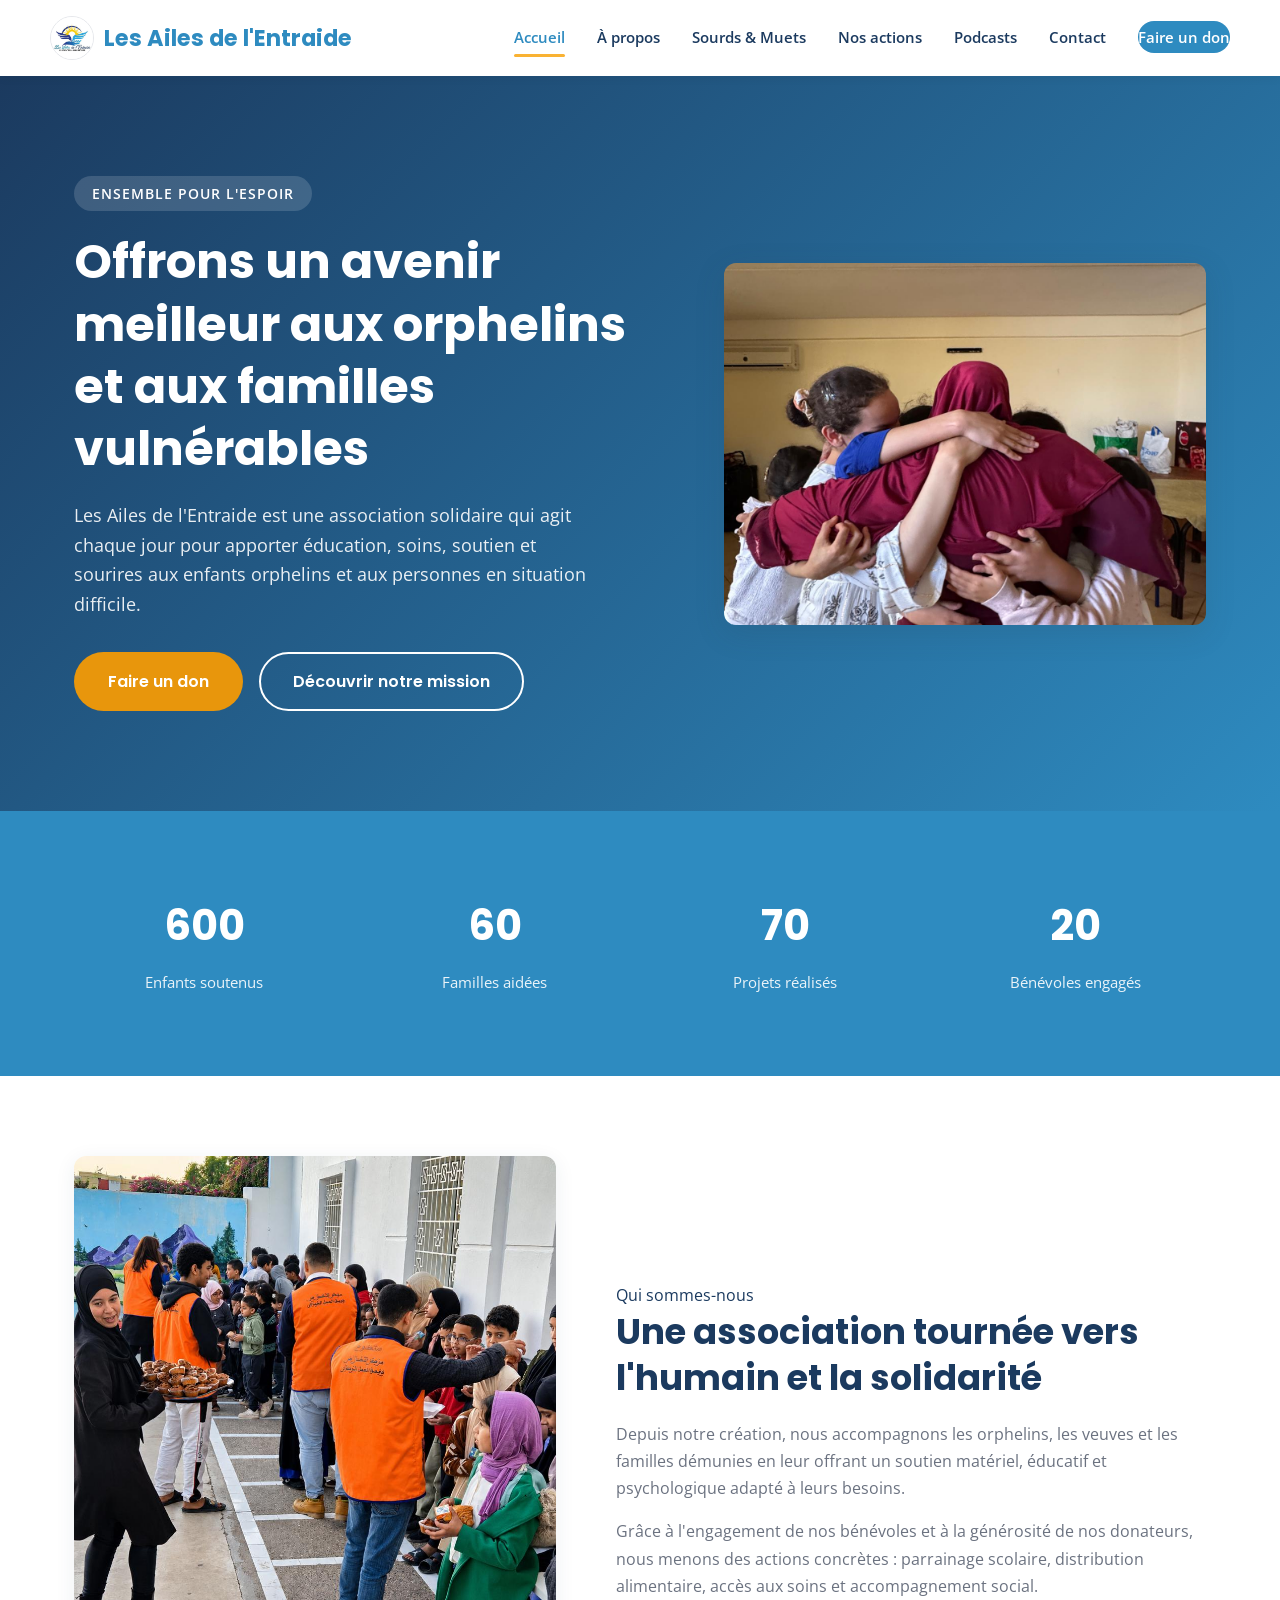
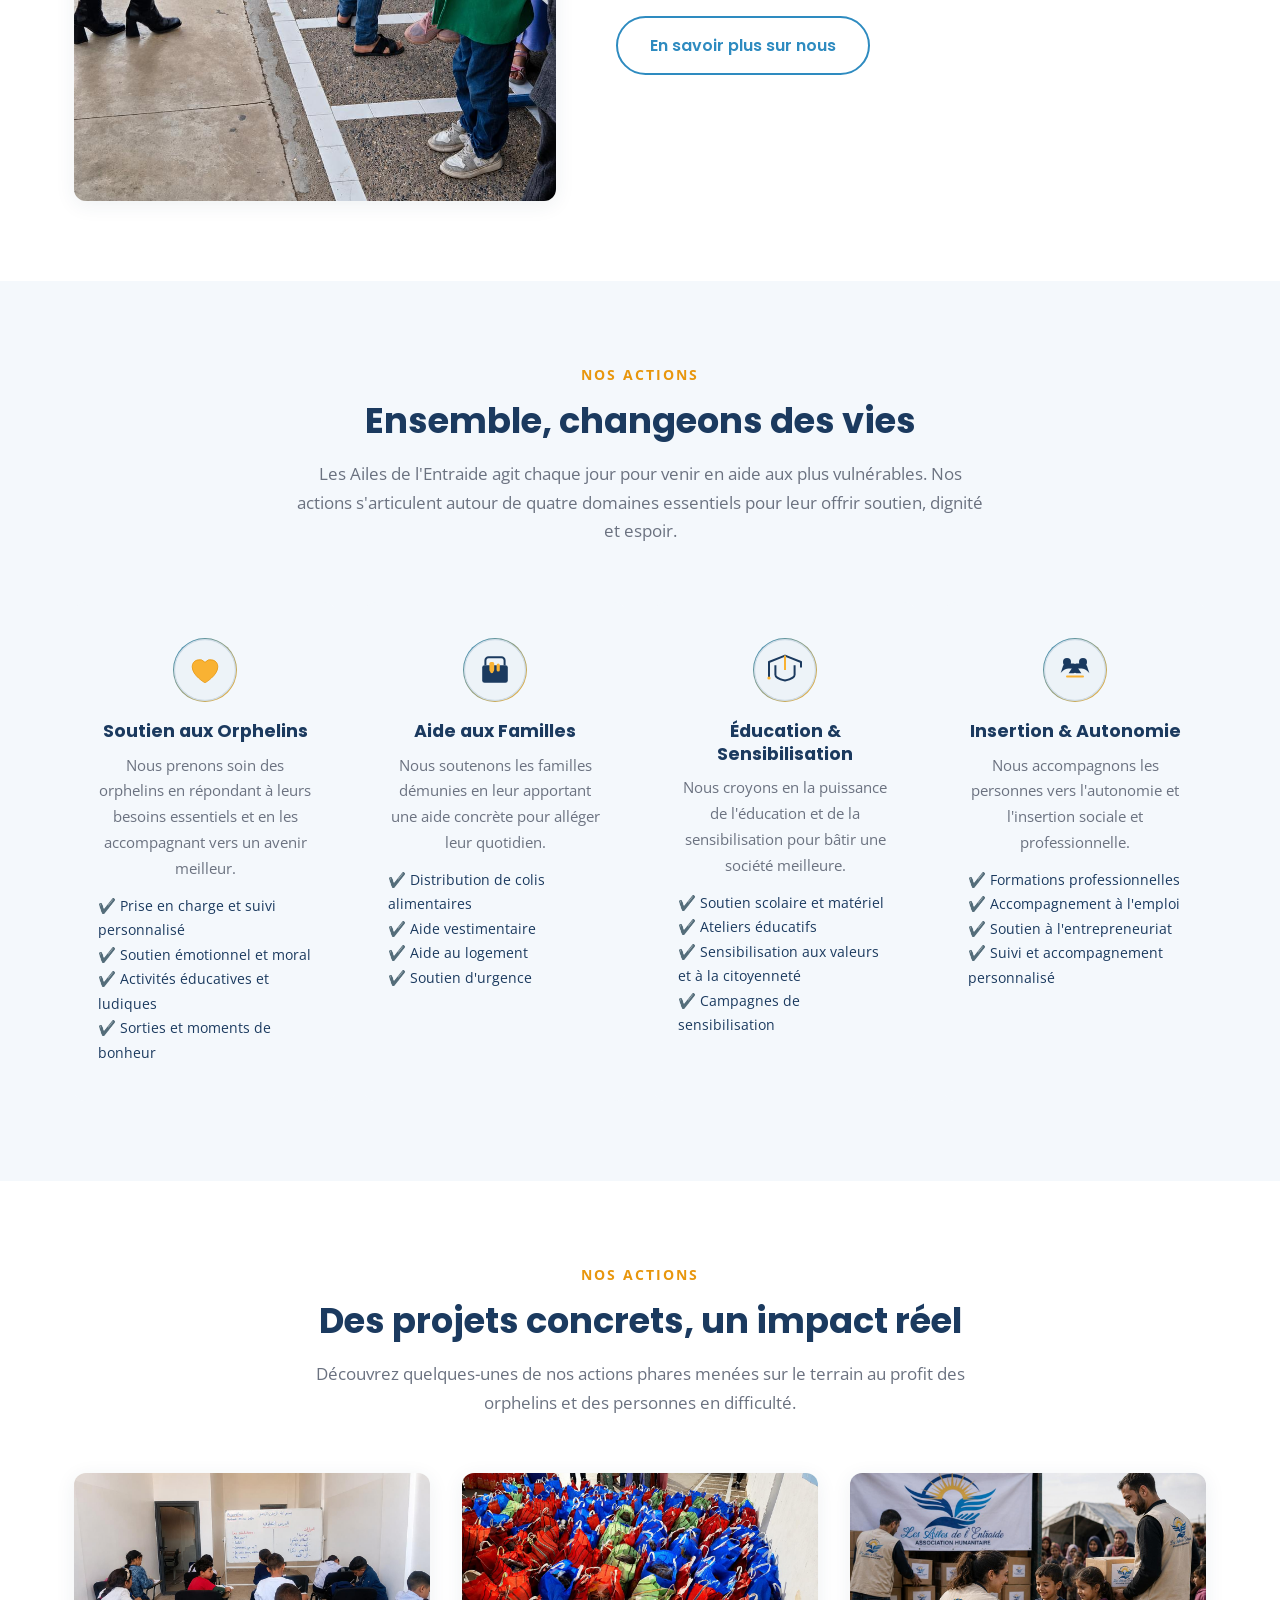
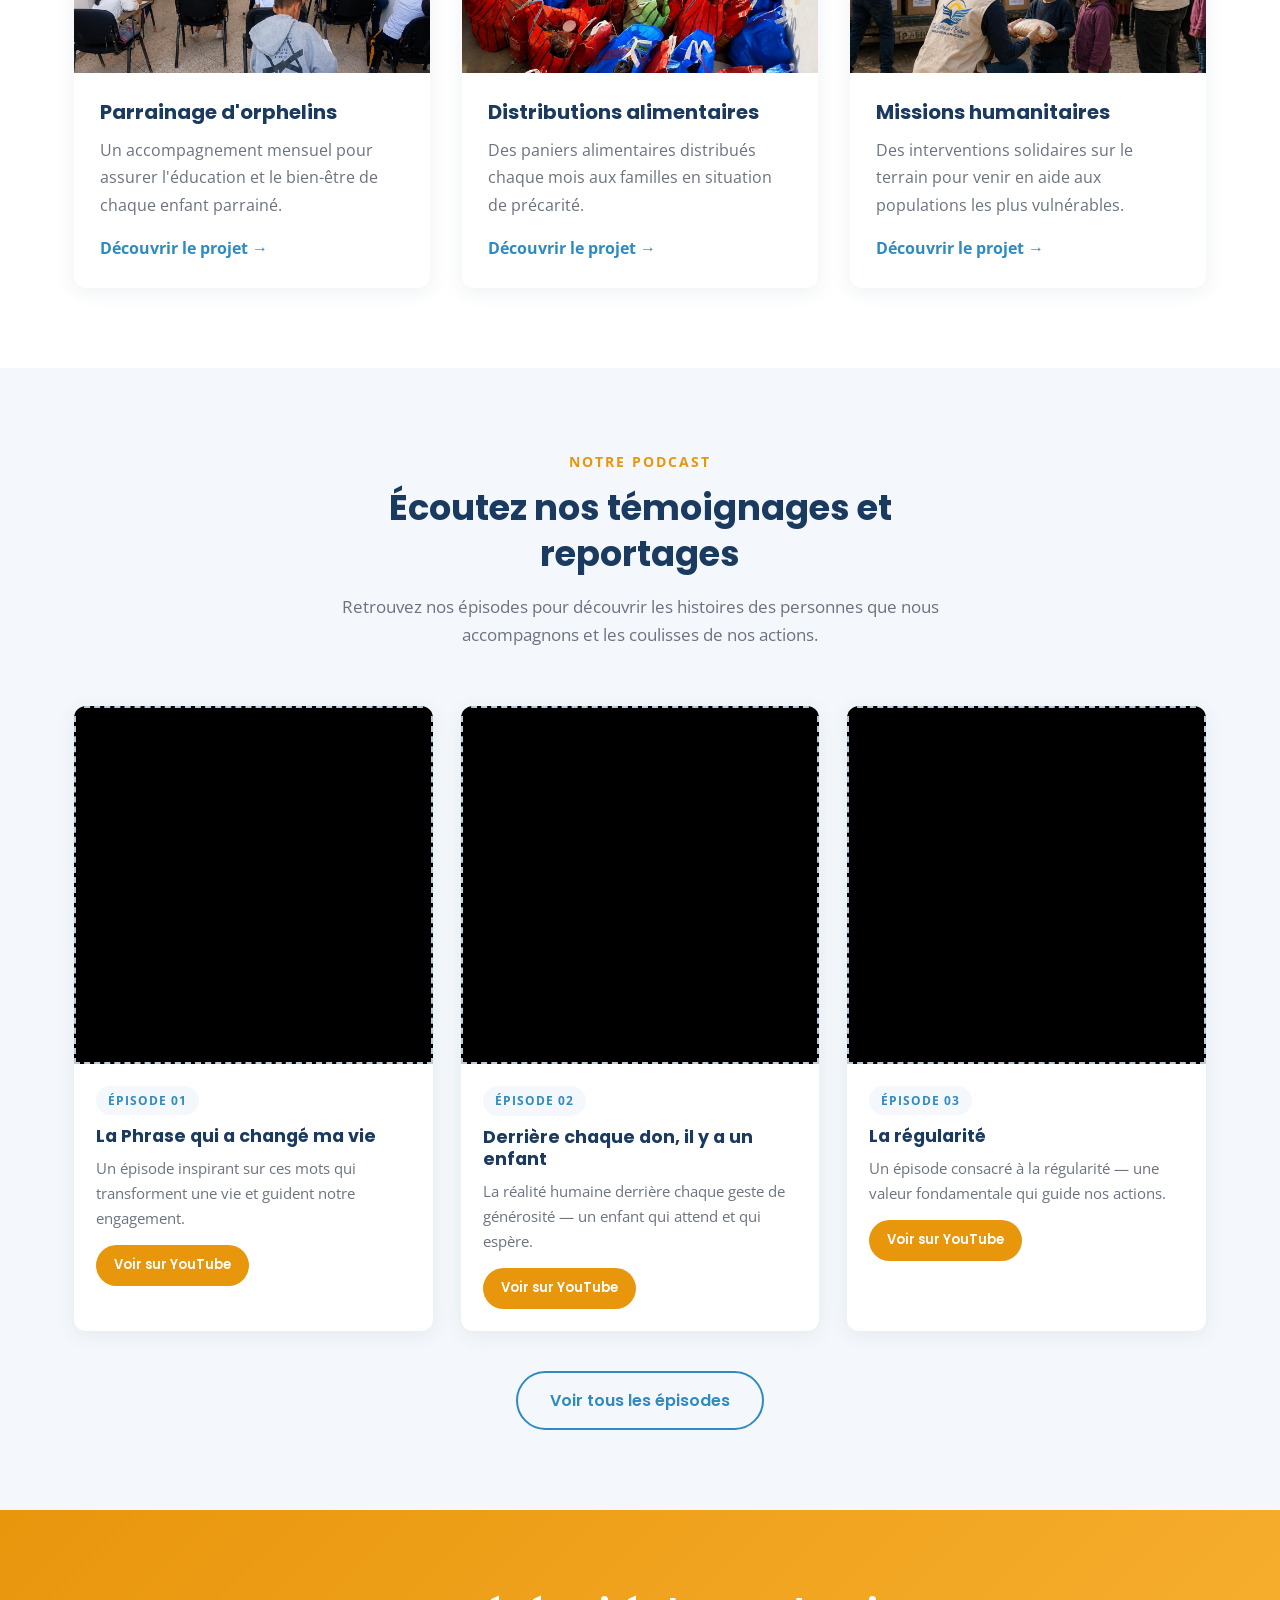
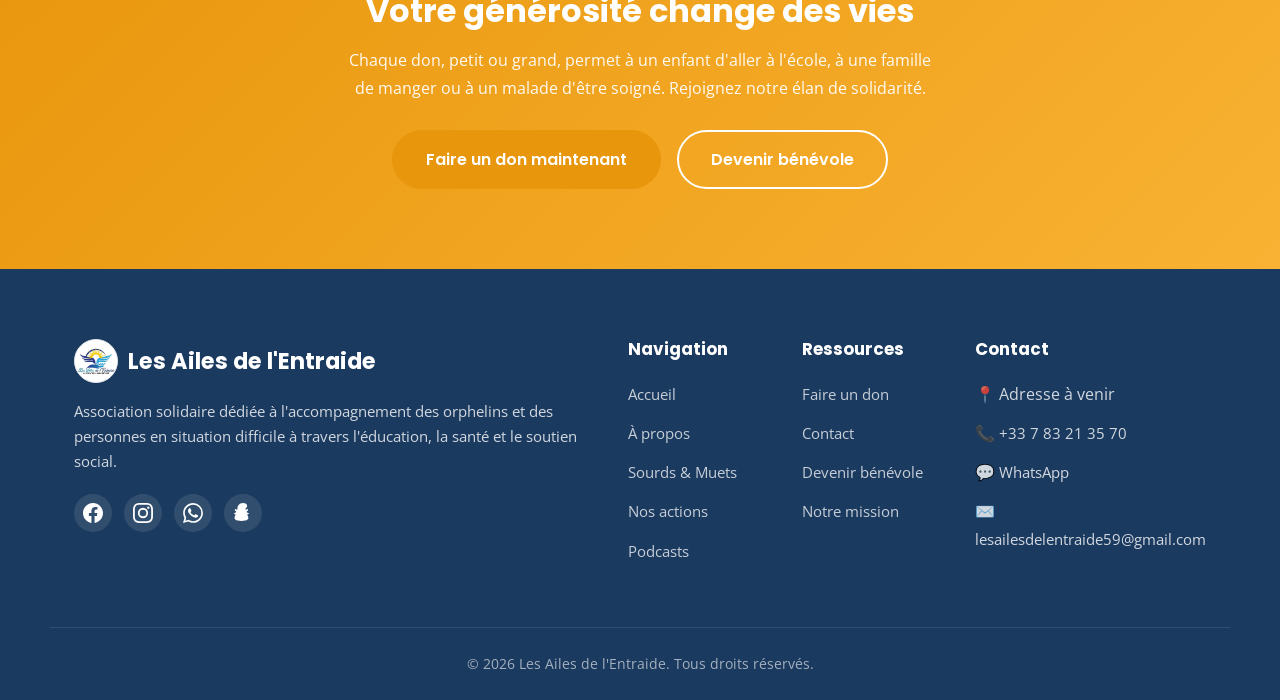
==== commit 9c7ed658: "Intégration podcast épisode 2 "Derrière chaque don, il y a un enfant" via YouTube Co-Authored-By: Cl" ====
--- a/index.html
+++ b/index.html
@@ -216,14 +216,23 @@
           </div>
         </div>
         <div class="podcast-card">
-          <div class="podcast-cover">
-            <span class="icon">🎙️</span>
-            Épisode à venir
+          <div class="podcast-cover" style="padding:0;overflow:hidden;background:#000;">
+            <iframe
+              src="https://www.youtube.com/embed/oc5eV9Dd-qs"
+              title="Derrière chaque don, il y a un enfant — Les Ailes de l'Entraide"
+              frameborder="0"
+              allow="accelerometer; autoplay; clipboard-write; encrypted-media; gyroscope; picture-in-picture"
+              allowfullscreen
+              style="width:100%;height:100%;min-height:200px;display:block;"
+            ></iframe>
           </div>
           <div class="podcast-info">
             <span class="episode-tag">Épisode 02</span>
-            <h3>Titre de l'épisode à venir</h3>
-            <p>Courte description de l'épisode à venir.</p>
+            <h3>Derrière chaque don, il y a un enfant</h3>
+            <p>La réalité humaine derrière chaque geste de générosité — un enfant qui attend et qui espère.</p>
+            <div style="margin-top:10px;">
+              <a href="https://youtube.com/shorts/oc5eV9Dd-qs" target="_blank" rel="noopener" class="btn btn-primary" style="font-size:0.82rem;padding:7px 16px;">Voir sur YouTube</a>
+            </div>
           </div>
         </div>
         <div class="podcast-card">
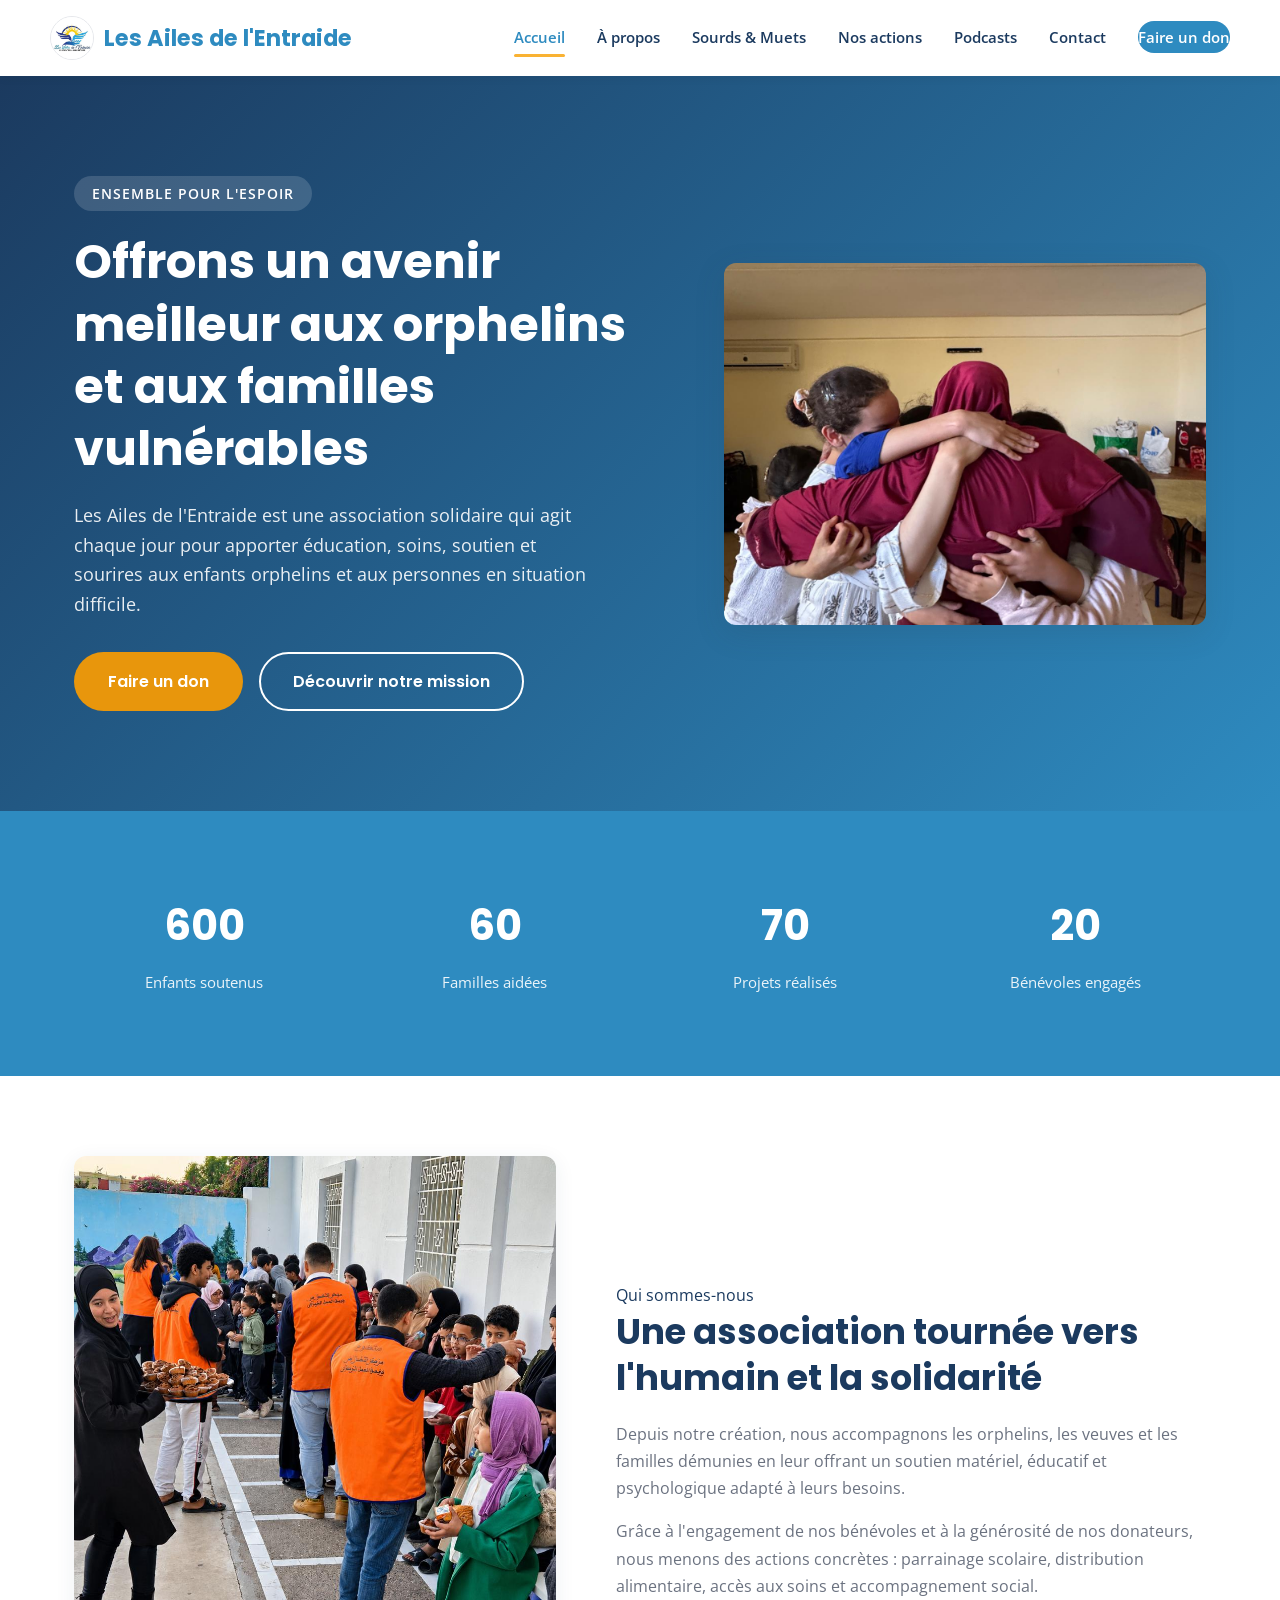
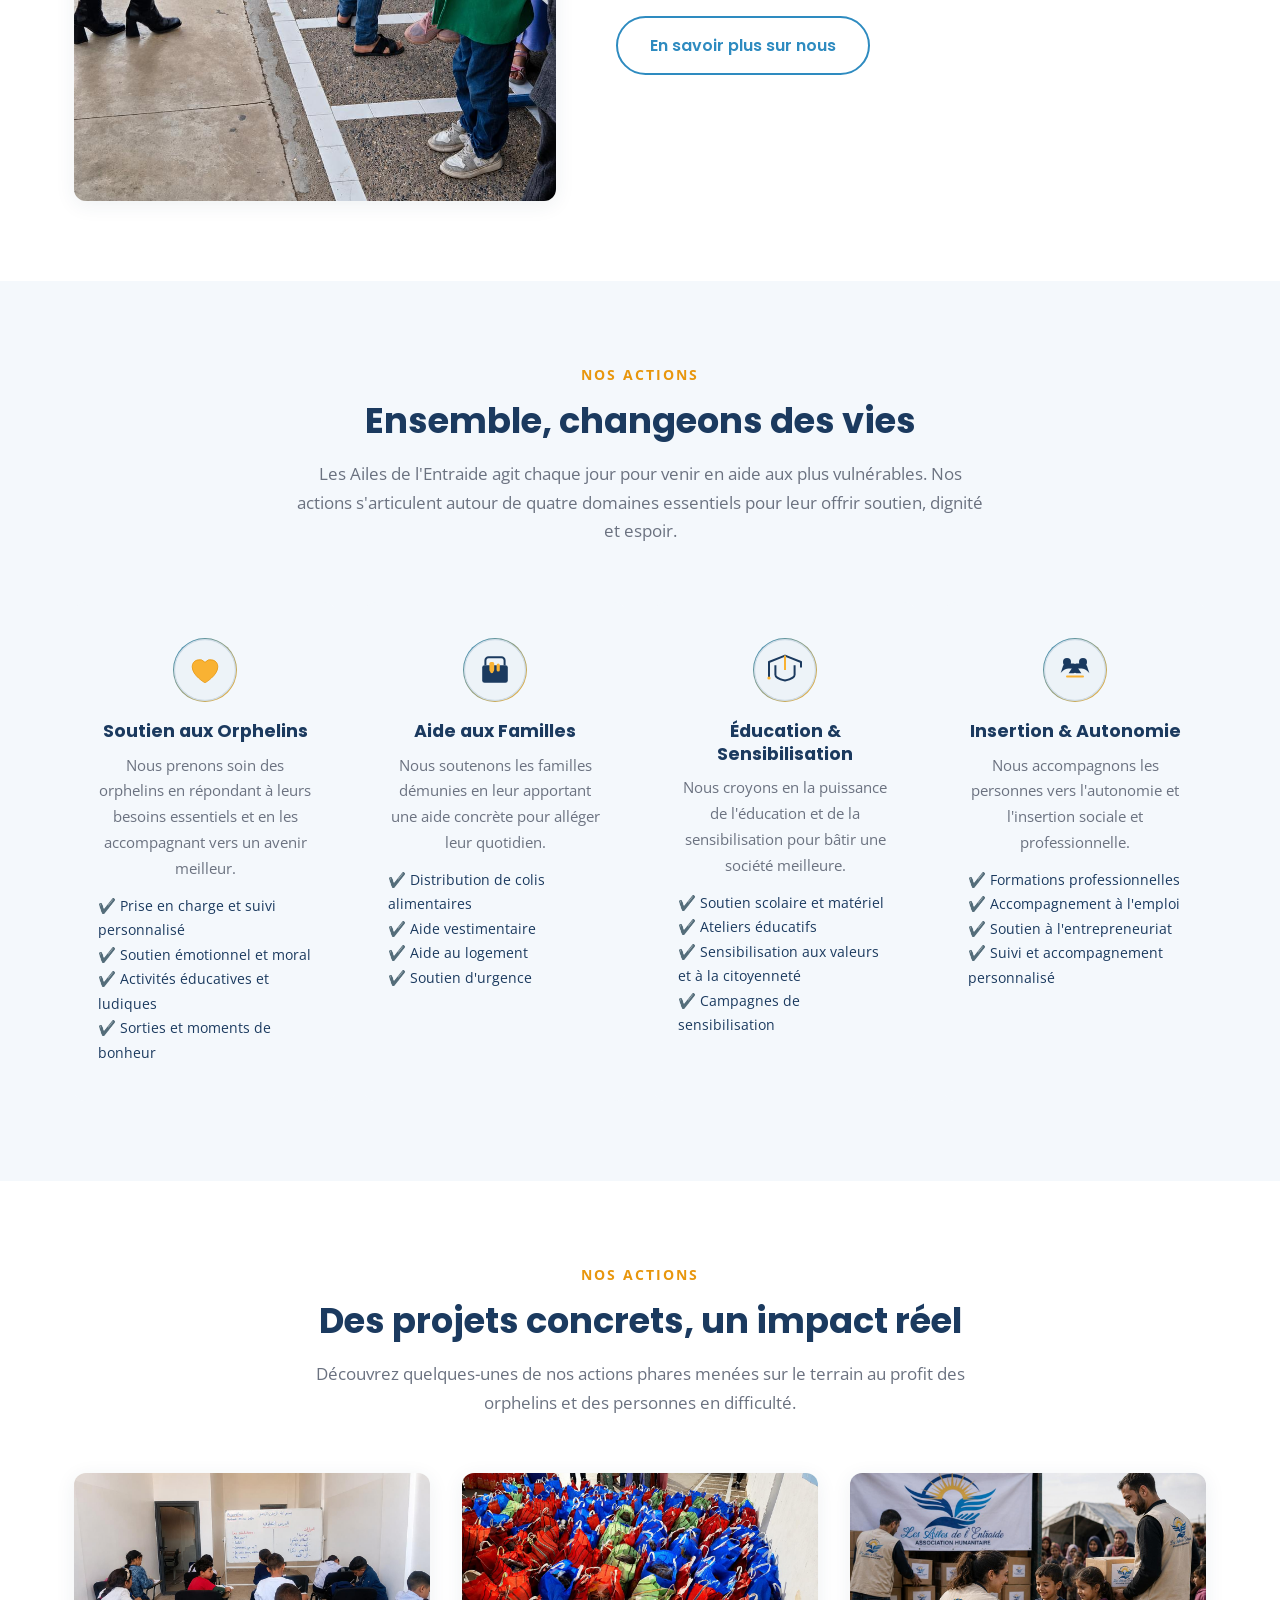
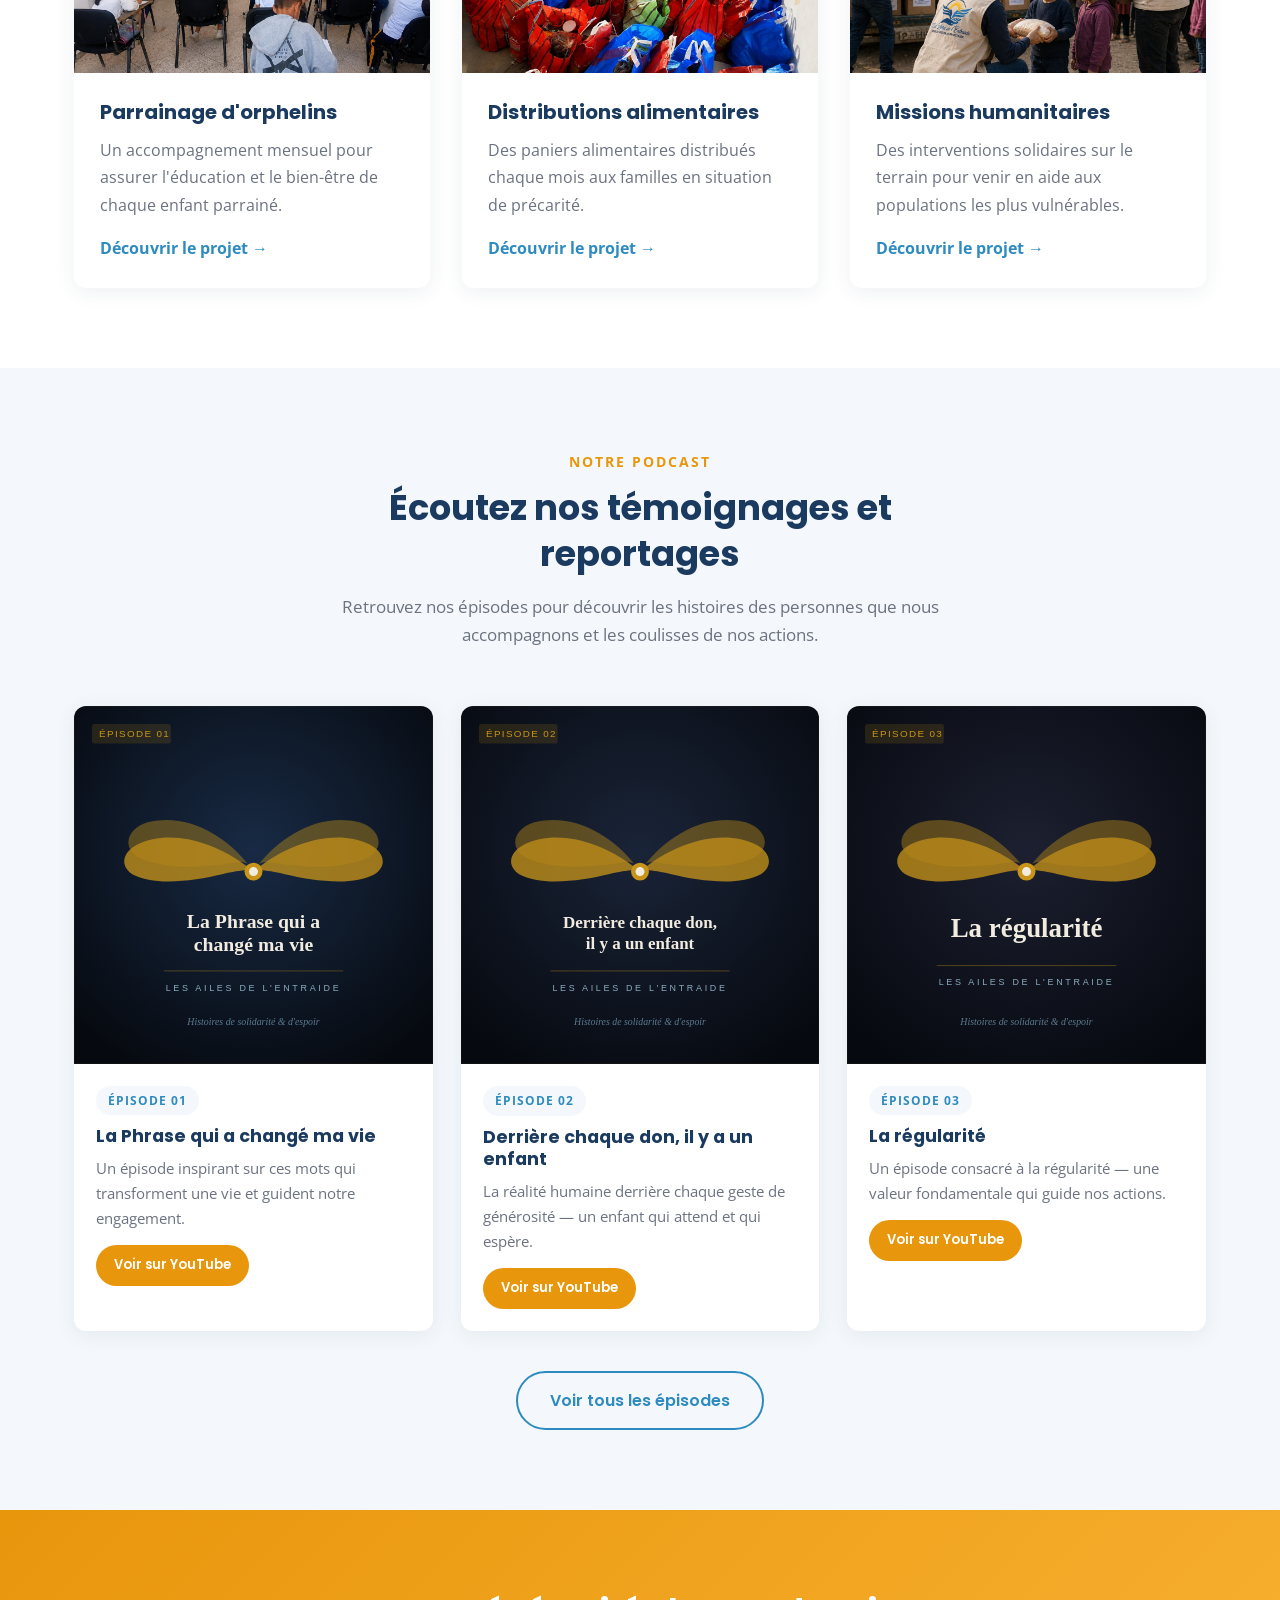
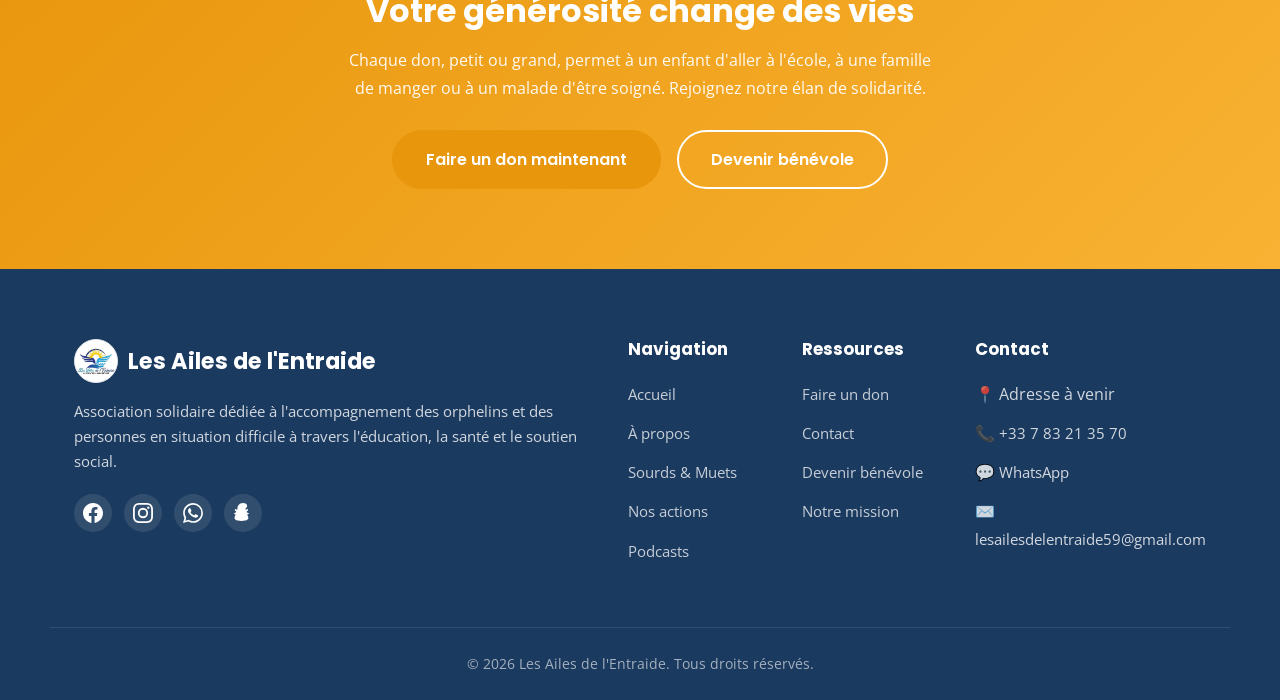
==== commit f6a43cb5: "Couvertures SVG pour les 5 épisodes sur podcasts.html et index.html Co-Authored-By: Claude Sonnet 4." ====
--- a/index.html
+++ b/index.html
@@ -196,16 +196,14 @@
       </div>
       <div class="podcast-grid">
         <div class="podcast-card">
-          <div class="podcast-cover" style="padding:0;overflow:hidden;background:#000;">
-            <iframe
-              src="https://www.youtube.com/embed/GoK4jghPi0A"
-              title="La Phrase qui a changé ma vie — Les Ailes de l'Entraide"
-              frameborder="0"
-              allow="accelerometer; autoplay; clipboard-write; encrypted-media; gyroscope; picture-in-picture"
-              allowfullscreen
-              style="width:100%;height:100%;min-height:200px;display:block;"
-            ></iframe>
-          </div>
+          <a href="https://youtube.com/shorts/GoK4jghPi0A" target="_blank" rel="noopener" style="display:block;position:relative;overflow:hidden;text-decoration:none;">
+            <img src="images/podcast-cover-ep01.svg" alt="Couverture épisode 01" style="width:100%;display:block;">
+            <div style="position:absolute;inset:0;display:flex;align-items:center;justify-content:center;background:rgba(0,0,0,0.25);opacity:0;transition:opacity 0.2s;" class="play-overlay">
+              <div style="width:52px;height:52px;background:#FF0000;border-radius:50%;display:flex;align-items:center;justify-content:center;">
+                <svg xmlns="http://www.w3.org/2000/svg" viewBox="0 0 24 24" width="24" height="24" fill="#fff"><path d="M8 5v14l11-7z"/></svg>
+              </div>
+            </div>
+          </a>
           <div class="podcast-info">
             <span class="episode-tag">Épisode 01</span>
             <h3>La Phrase qui a changé ma vie</h3>
@@ -216,16 +214,14 @@
           </div>
         </div>
         <div class="podcast-card">
-          <div class="podcast-cover" style="padding:0;overflow:hidden;background:#000;">
-            <iframe
-              src="https://www.youtube.com/embed/oc5eV9Dd-qs"
-              title="Derrière chaque don, il y a un enfant — Les Ailes de l'Entraide"
-              frameborder="0"
-              allow="accelerometer; autoplay; clipboard-write; encrypted-media; gyroscope; picture-in-picture"
-              allowfullscreen
-              style="width:100%;height:100%;min-height:200px;display:block;"
-            ></iframe>
-          </div>
+          <a href="https://youtube.com/shorts/oc5eV9Dd-qs" target="_blank" rel="noopener" style="display:block;position:relative;overflow:hidden;text-decoration:none;">
+            <img src="images/podcast-cover-ep02.svg" alt="Couverture épisode 02" style="width:100%;display:block;">
+            <div style="position:absolute;inset:0;display:flex;align-items:center;justify-content:center;background:rgba(0,0,0,0.25);opacity:0;transition:opacity 0.2s;" class="play-overlay">
+              <div style="width:52px;height:52px;background:#FF0000;border-radius:50%;display:flex;align-items:center;justify-content:center;">
+                <svg xmlns="http://www.w3.org/2000/svg" viewBox="0 0 24 24" width="24" height="24" fill="#fff"><path d="M8 5v14l11-7z"/></svg>
+              </div>
+            </div>
+          </a>
           <div class="podcast-info">
             <span class="episode-tag">Épisode 02</span>
             <h3>Derrière chaque don, il y a un enfant</h3>
@@ -236,16 +232,14 @@
           </div>
         </div>
         <div class="podcast-card">
-          <div class="podcast-cover" style="padding:0;overflow:hidden;background:#000;">
-            <iframe
-              src="https://www.youtube.com/embed/aE52-9vbQRQ"
-              title="La régularité — Les Ailes de l'Entraide"
-              frameborder="0"
-              allow="accelerometer; autoplay; clipboard-write; encrypted-media; gyroscope; picture-in-picture"
-              allowfullscreen
-              style="width:100%;height:100%;min-height:200px;display:block;"
-            ></iframe>
-          </div>
+          <a href="https://youtube.com/shorts/aE52-9vbQRQ" target="_blank" rel="noopener" style="display:block;position:relative;overflow:hidden;text-decoration:none;">
+            <img src="images/podcast-cover-ep03.svg" alt="Couverture épisode 03" style="width:100%;display:block;">
+            <div style="position:absolute;inset:0;display:flex;align-items:center;justify-content:center;background:rgba(0,0,0,0.25);opacity:0;transition:opacity 0.2s;" class="play-overlay">
+              <div style="width:52px;height:52px;background:#FF0000;border-radius:50%;display:flex;align-items:center;justify-content:center;">
+                <svg xmlns="http://www.w3.org/2000/svg" viewBox="0 0 24 24" width="24" height="24" fill="#fff"><path d="M8 5v14l11-7z"/></svg>
+              </div>
+            </div>
+          </a>
           <div class="podcast-info">
             <span class="episode-tag">Épisode 03</span>
             <h3>La régularité</h3>
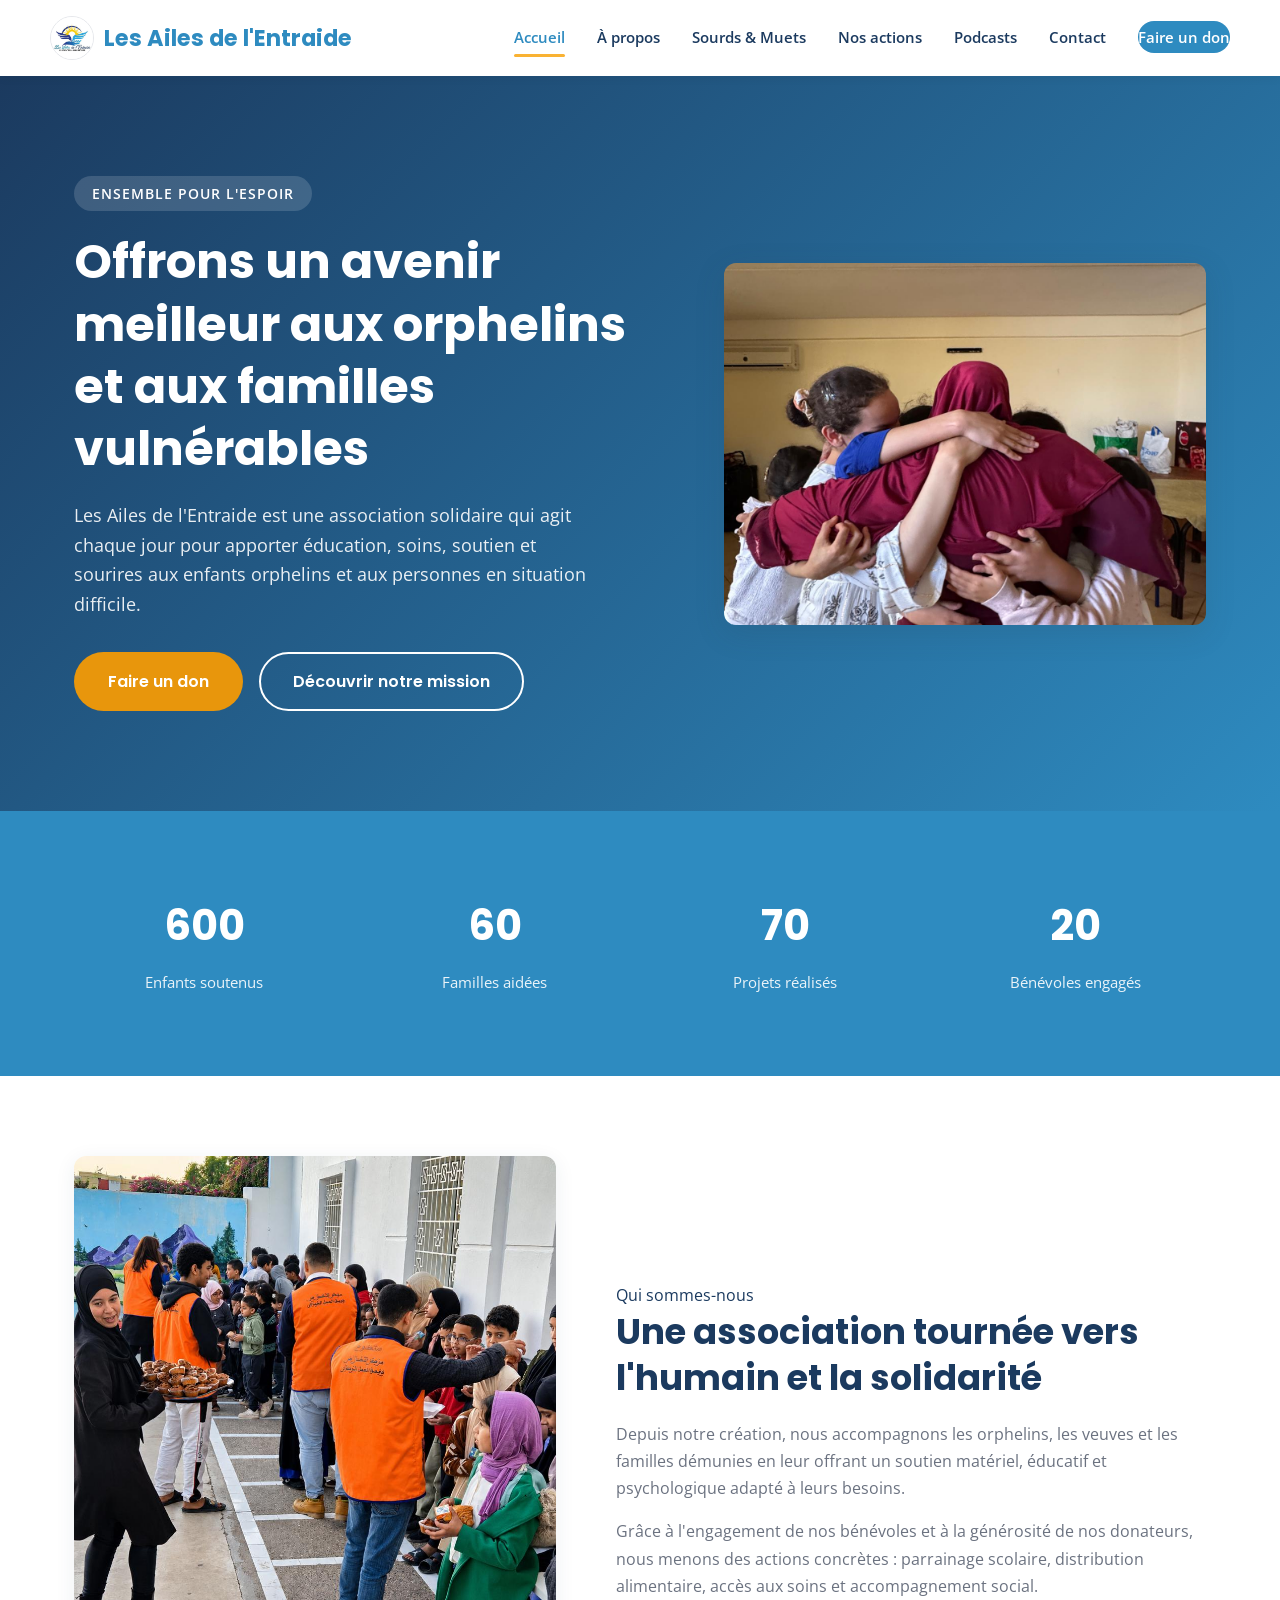
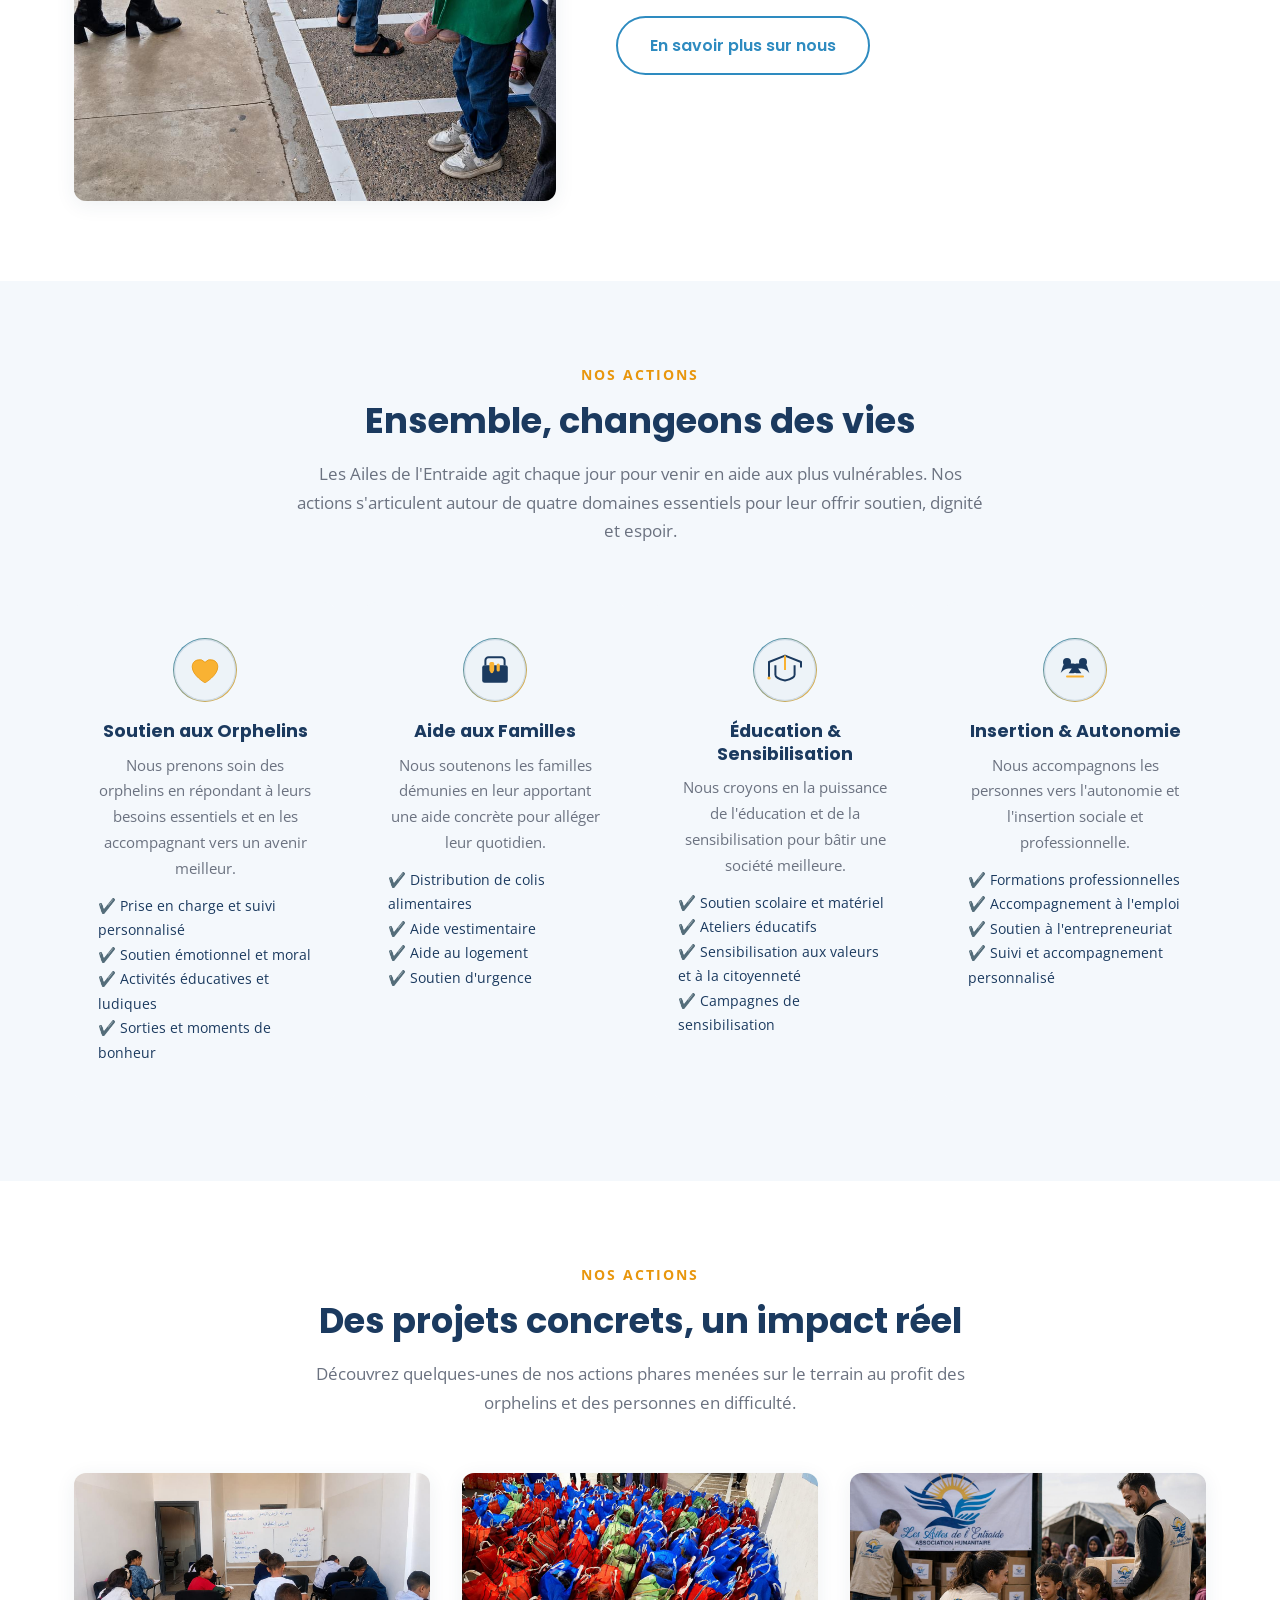
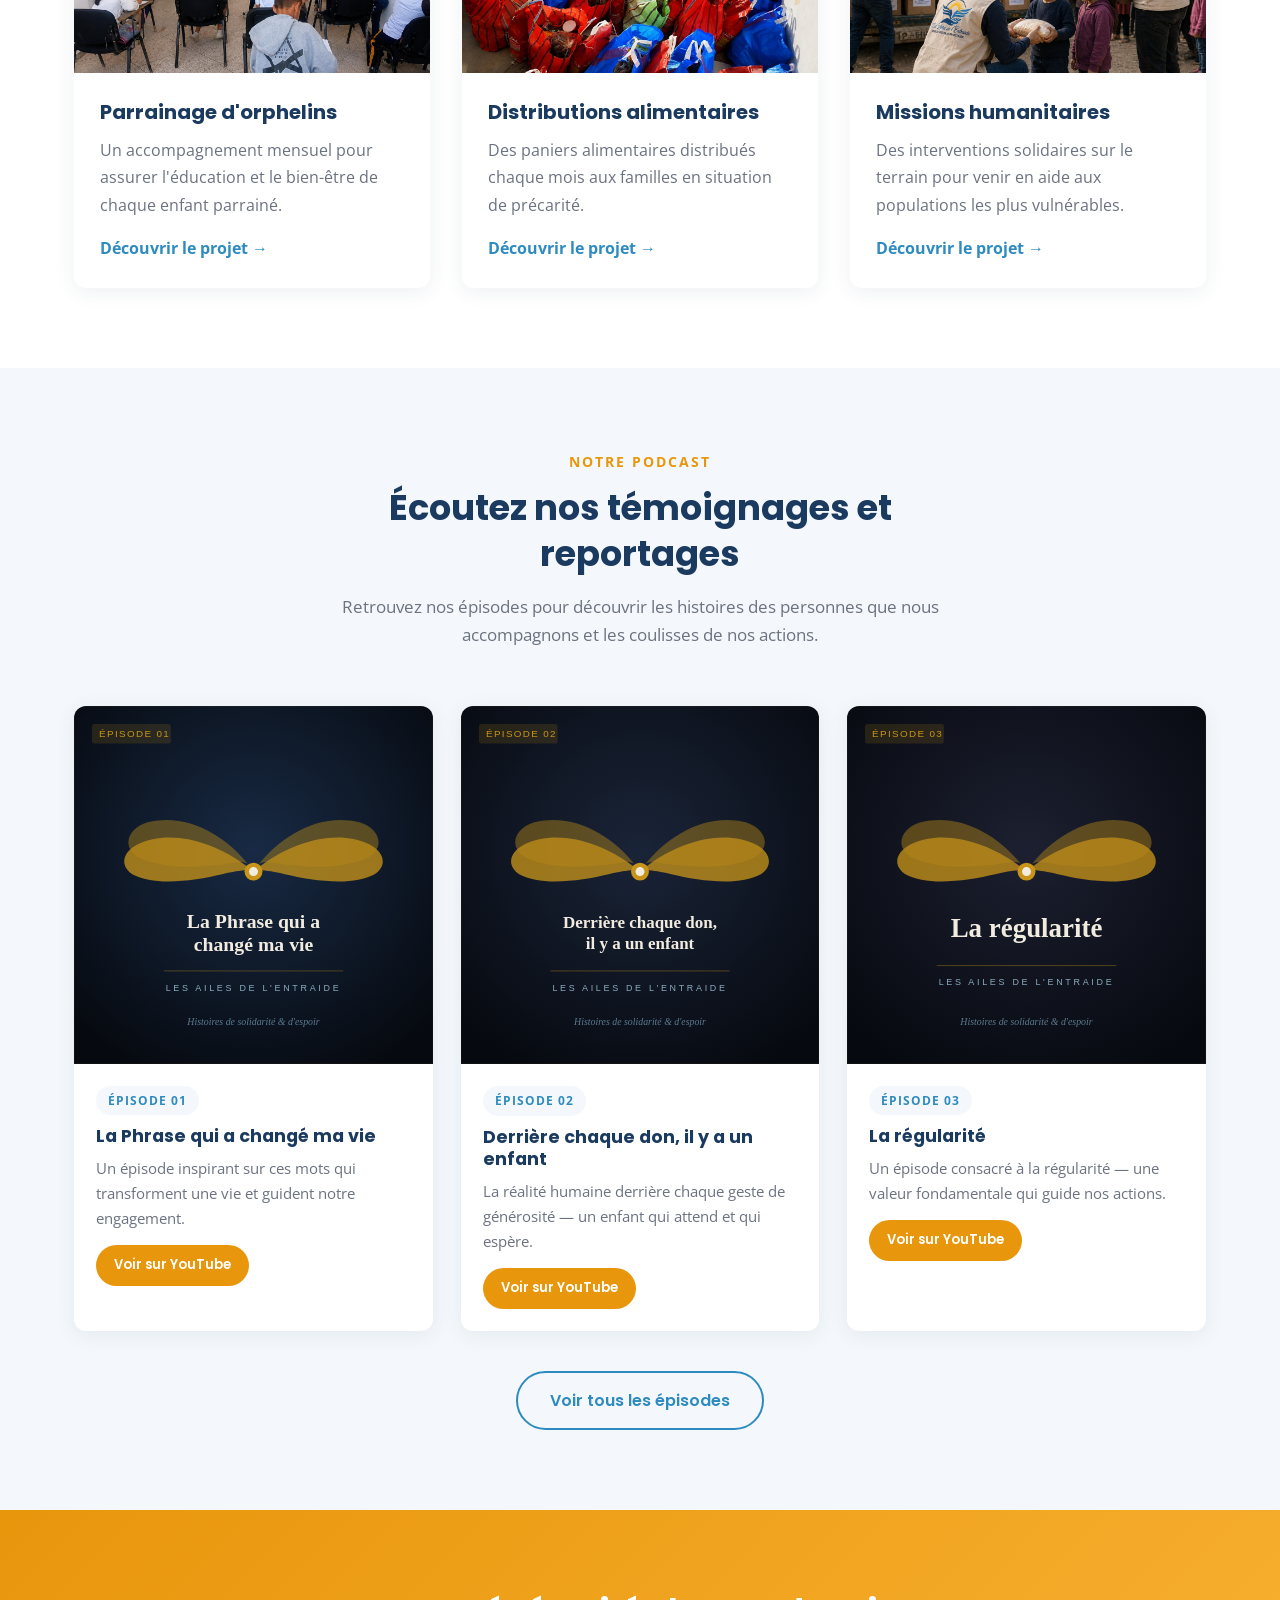
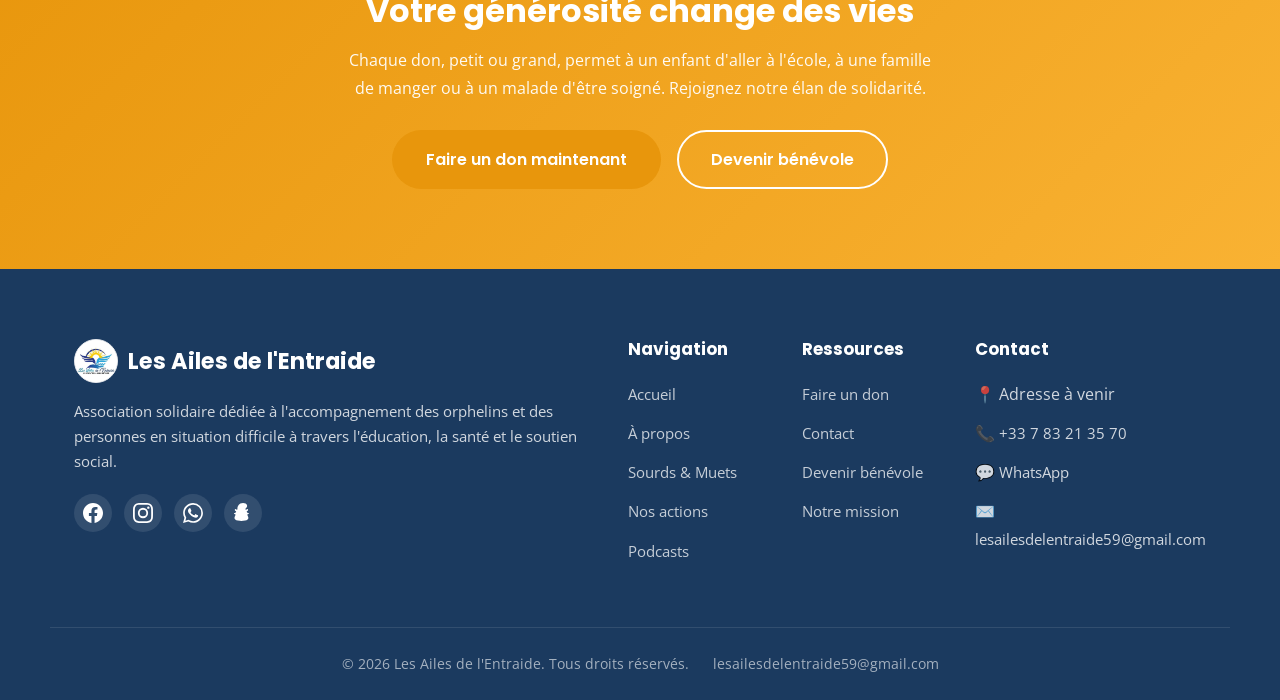
==== commit ff5d84cd: "Cadre bleu don.html : plus de padding ; email dans footer-bottom sur toutes les pages Co-Authored-By" ====
--- a/index.html
+++ b/index.html
@@ -322,7 +322,8 @@
       </div>
     </div>
     <div class="container footer-bottom">
-      © 2026 Les Ailes de l'Entraide. Tous droits réservés.
+      <span>© 2026 Les Ailes de l'Entraide. Tous droits réservés.</span>
+      <a href="mailto:lesailesdelentraide59@gmail.com" style="color:inherit;">lesailesdelentraide59@gmail.com</a>
     </div>
   </footer>
 
--- a/css/style.css
+++ b/css/style.css
@@ -862,7 +862,7 @@
   background-color: #EAF4FB;
   border-left: 4px solid var(--color-primary);
   border-radius: 8px;
-  padding: 16px 20px;
+  padding: 24px 32px;
   margin-bottom: 24px;
   color: var(--color-dark);
   font-size: 0.95rem;
@@ -1043,7 +1043,11 @@
 }
 
 .footer-bottom {
-  text-align: center;
+  display: flex;
+  justify-content: center;
+  align-items: center;
+  gap: 24px;
+  flex-wrap: wrap;
   padding: 24px 0;
   font-size: 0.88rem;
   color: rgba(255, 255, 255, 0.6);
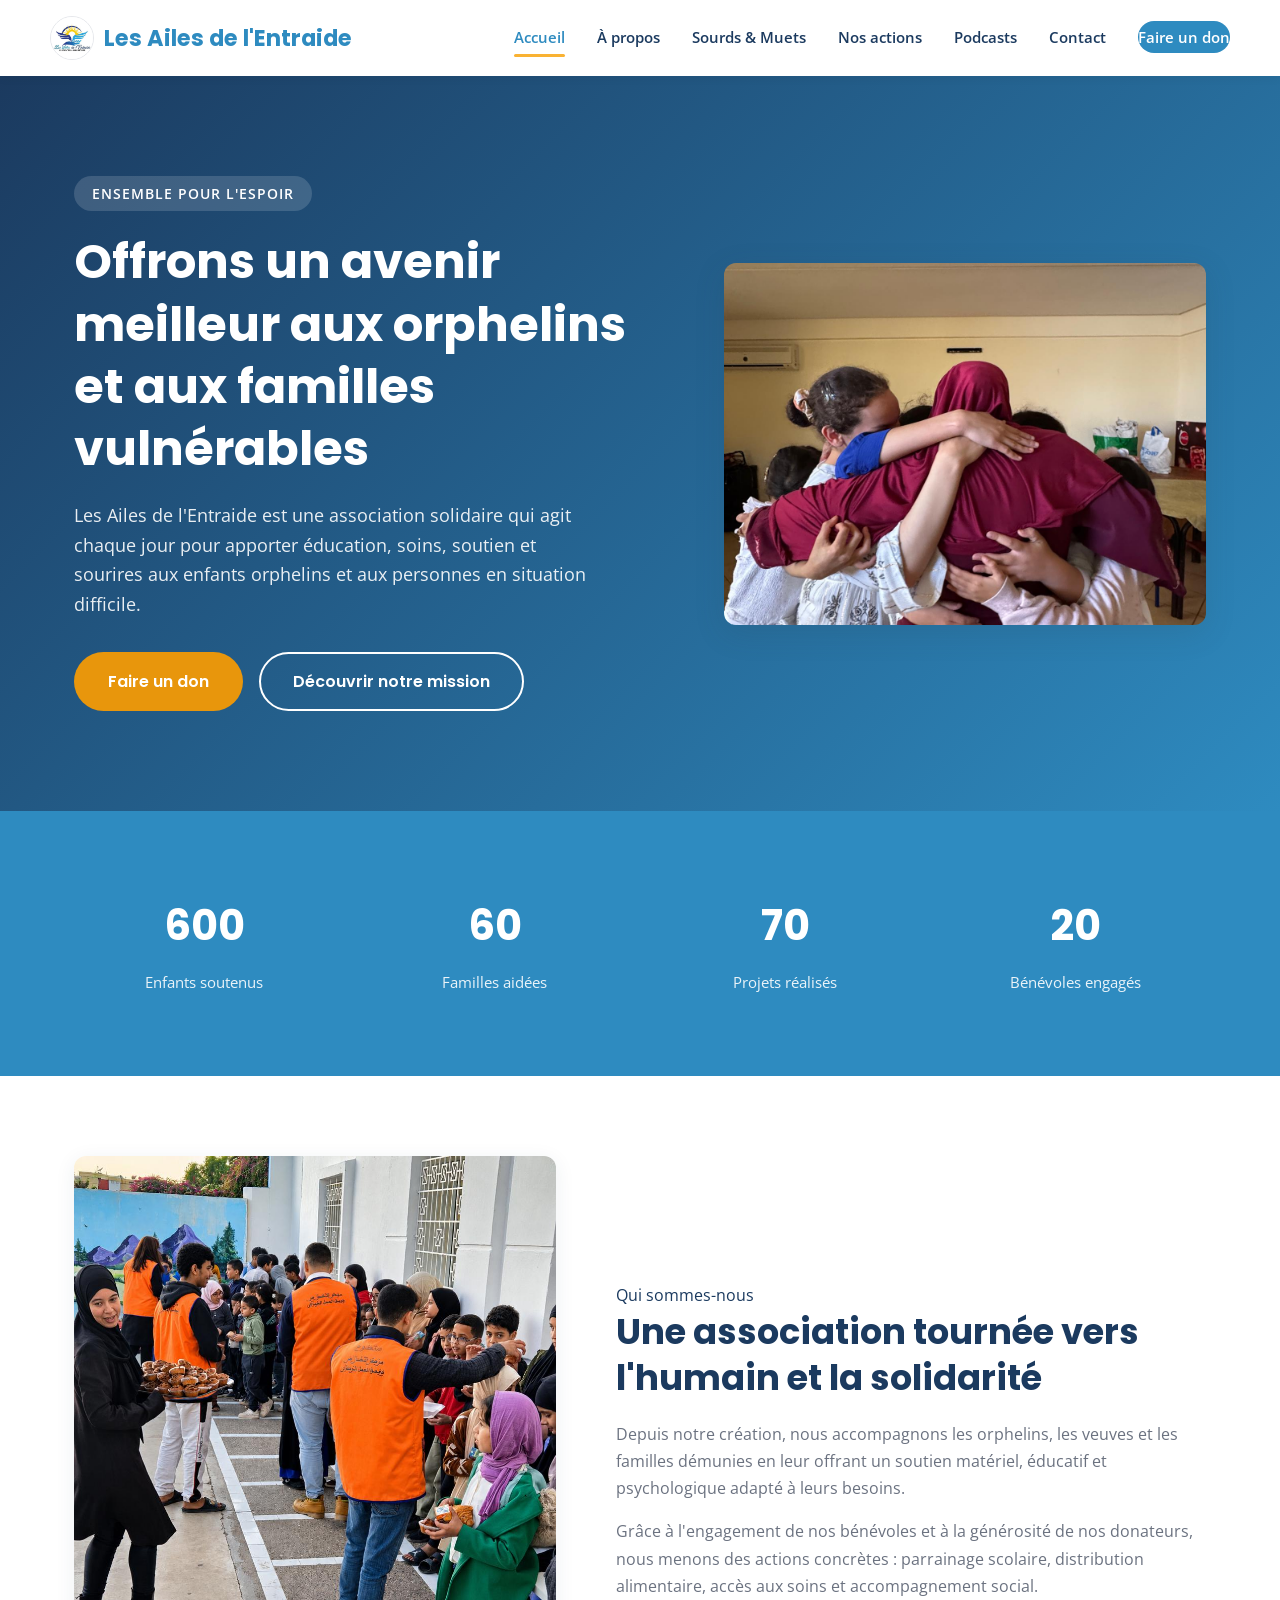
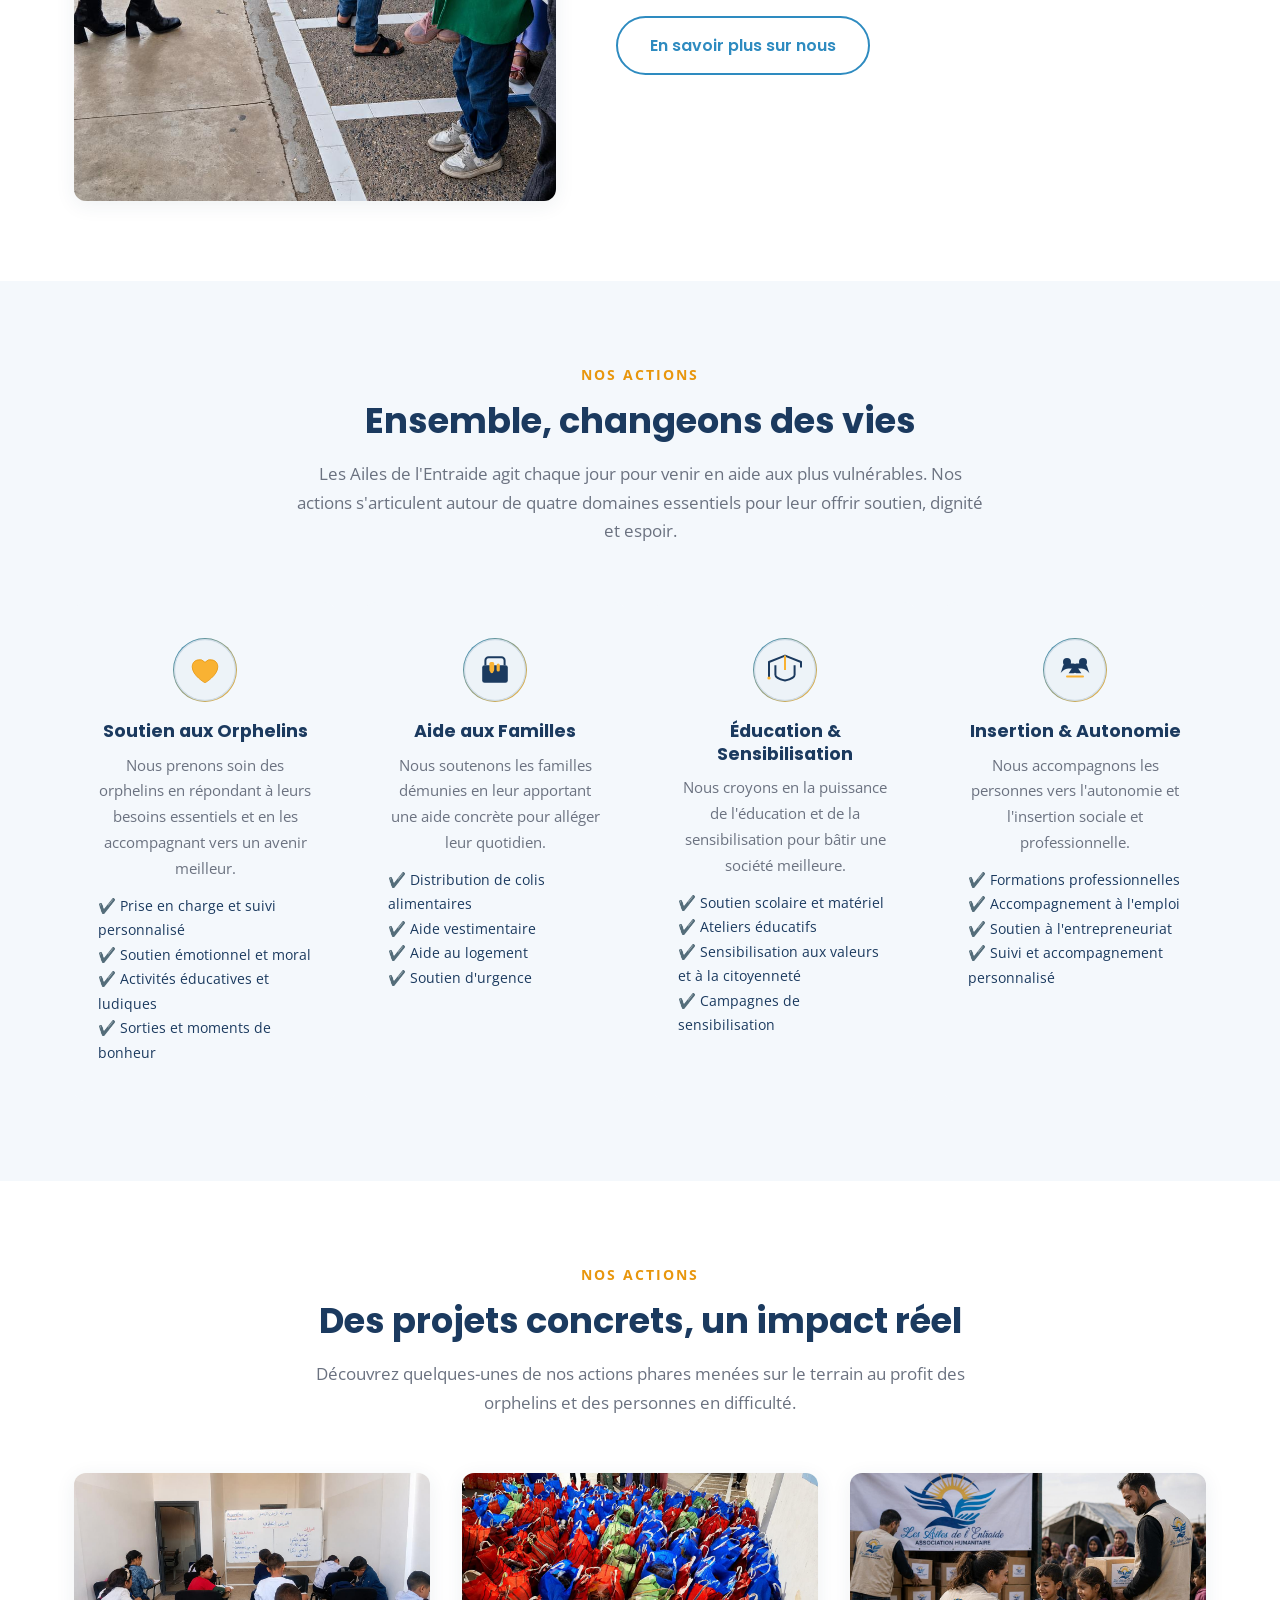
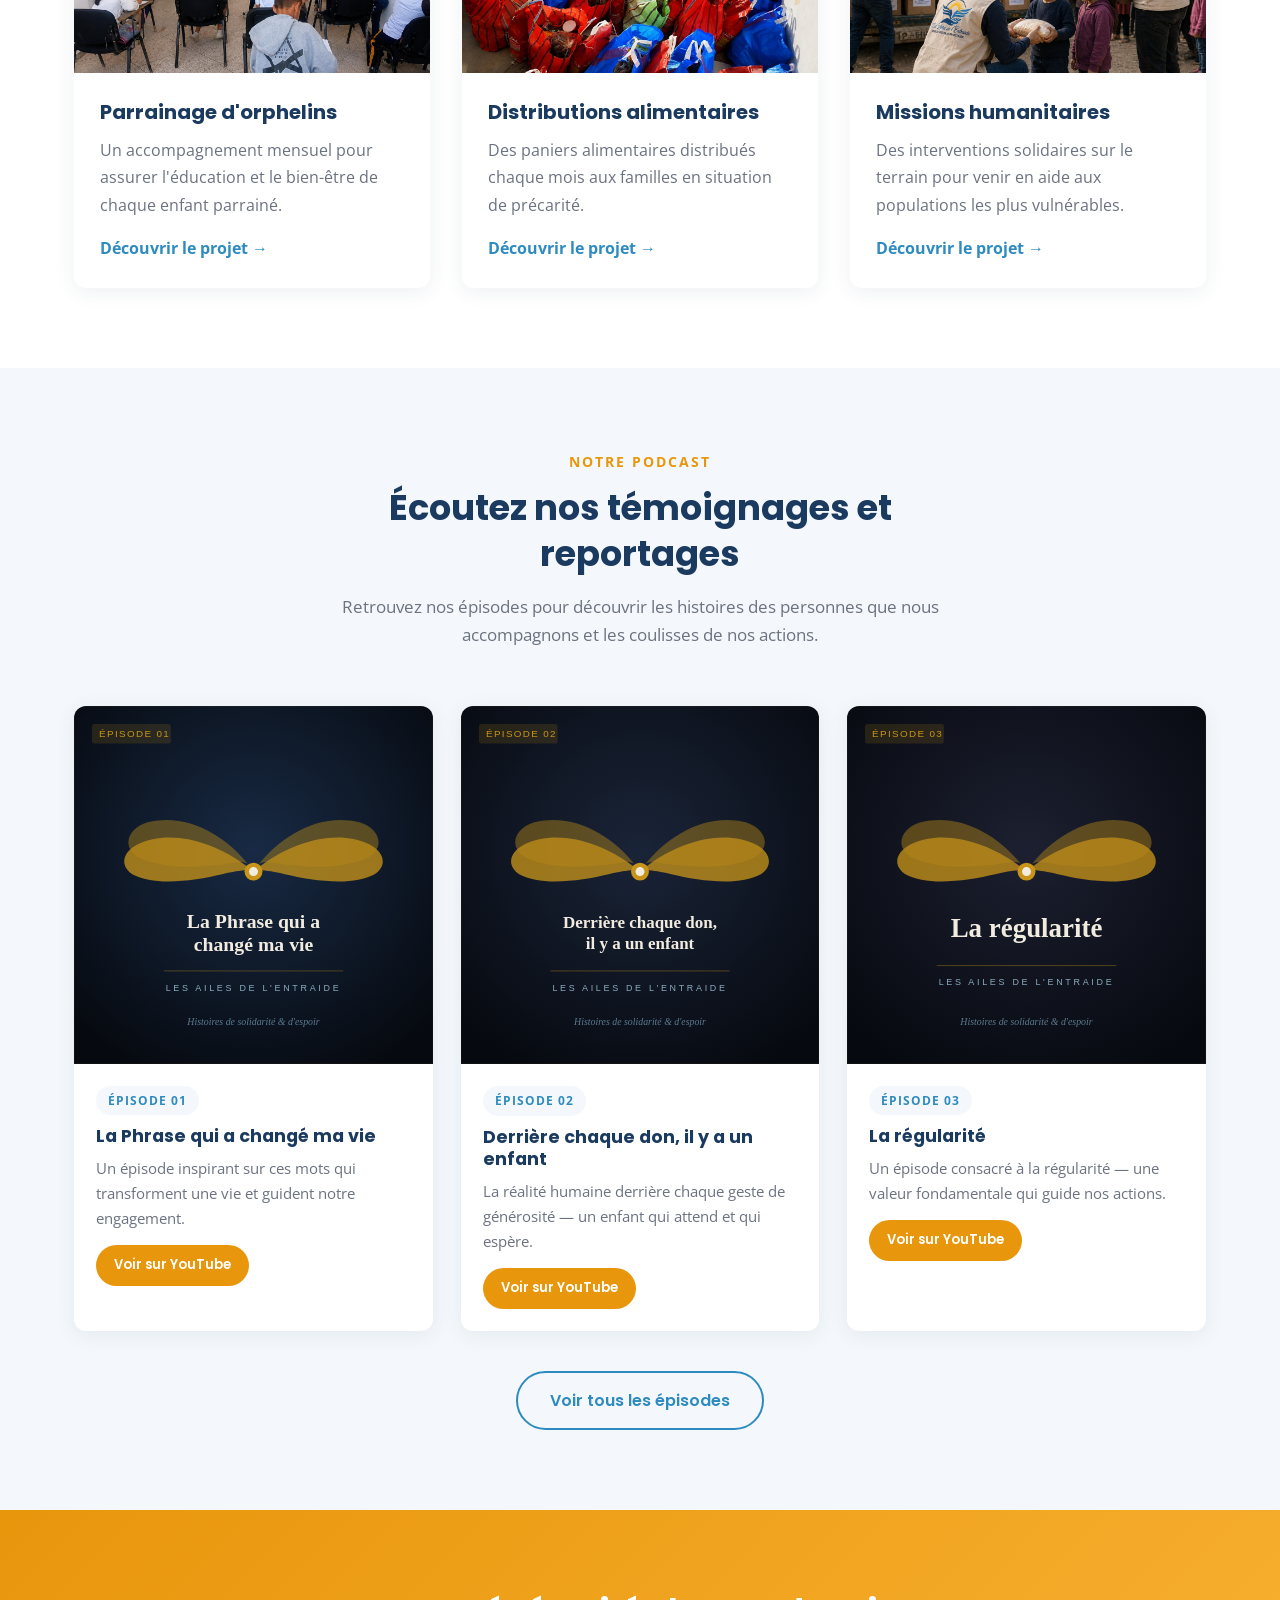
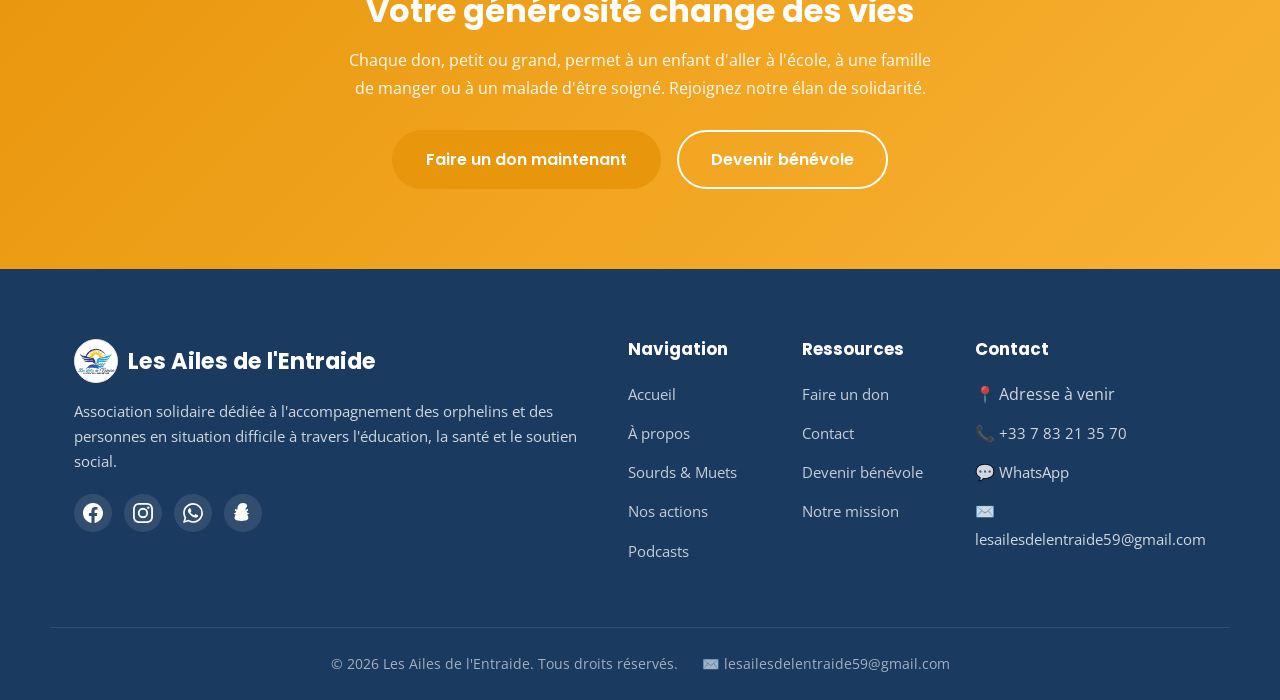
==== commit 858de2ad: "Ajout emoji ✉️ avant l'email dans le footer-bottom sur toutes les pages Co-Authored-By: Claude Sonne" ====
--- a/index.html
+++ b/index.html
@@ -323,7 +323,7 @@
     </div>
     <div class="container footer-bottom">
       <span>© 2026 Les Ailes de l'Entraide. Tous droits réservés.</span>
-      <a href="mailto:lesailesdelentraide59@gmail.com" style="color:inherit;">lesailesdelentraide59@gmail.com</a>
+      <a href="mailto:lesailesdelentraide59@gmail.com" style="color:inherit;">✉️ lesailesdelentraide59@gmail.com</a>
     </div>
   </footer>
 
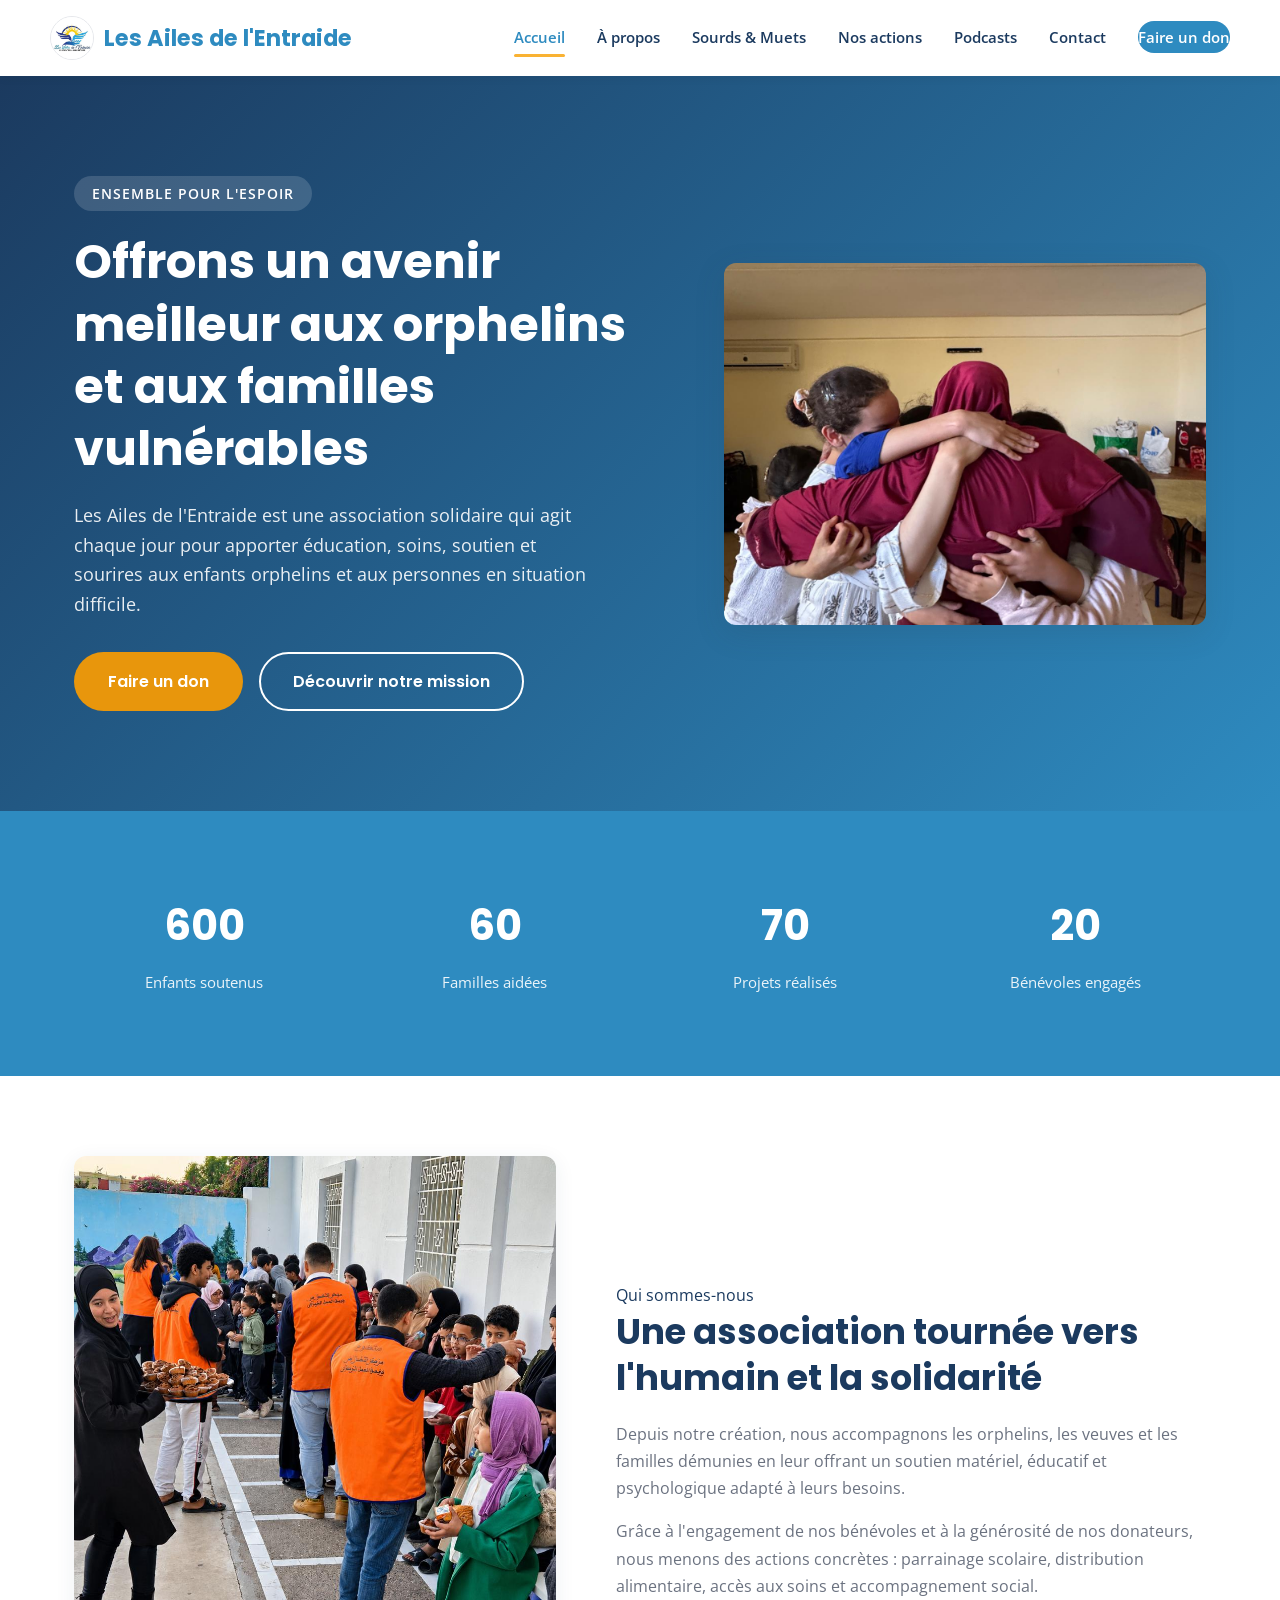
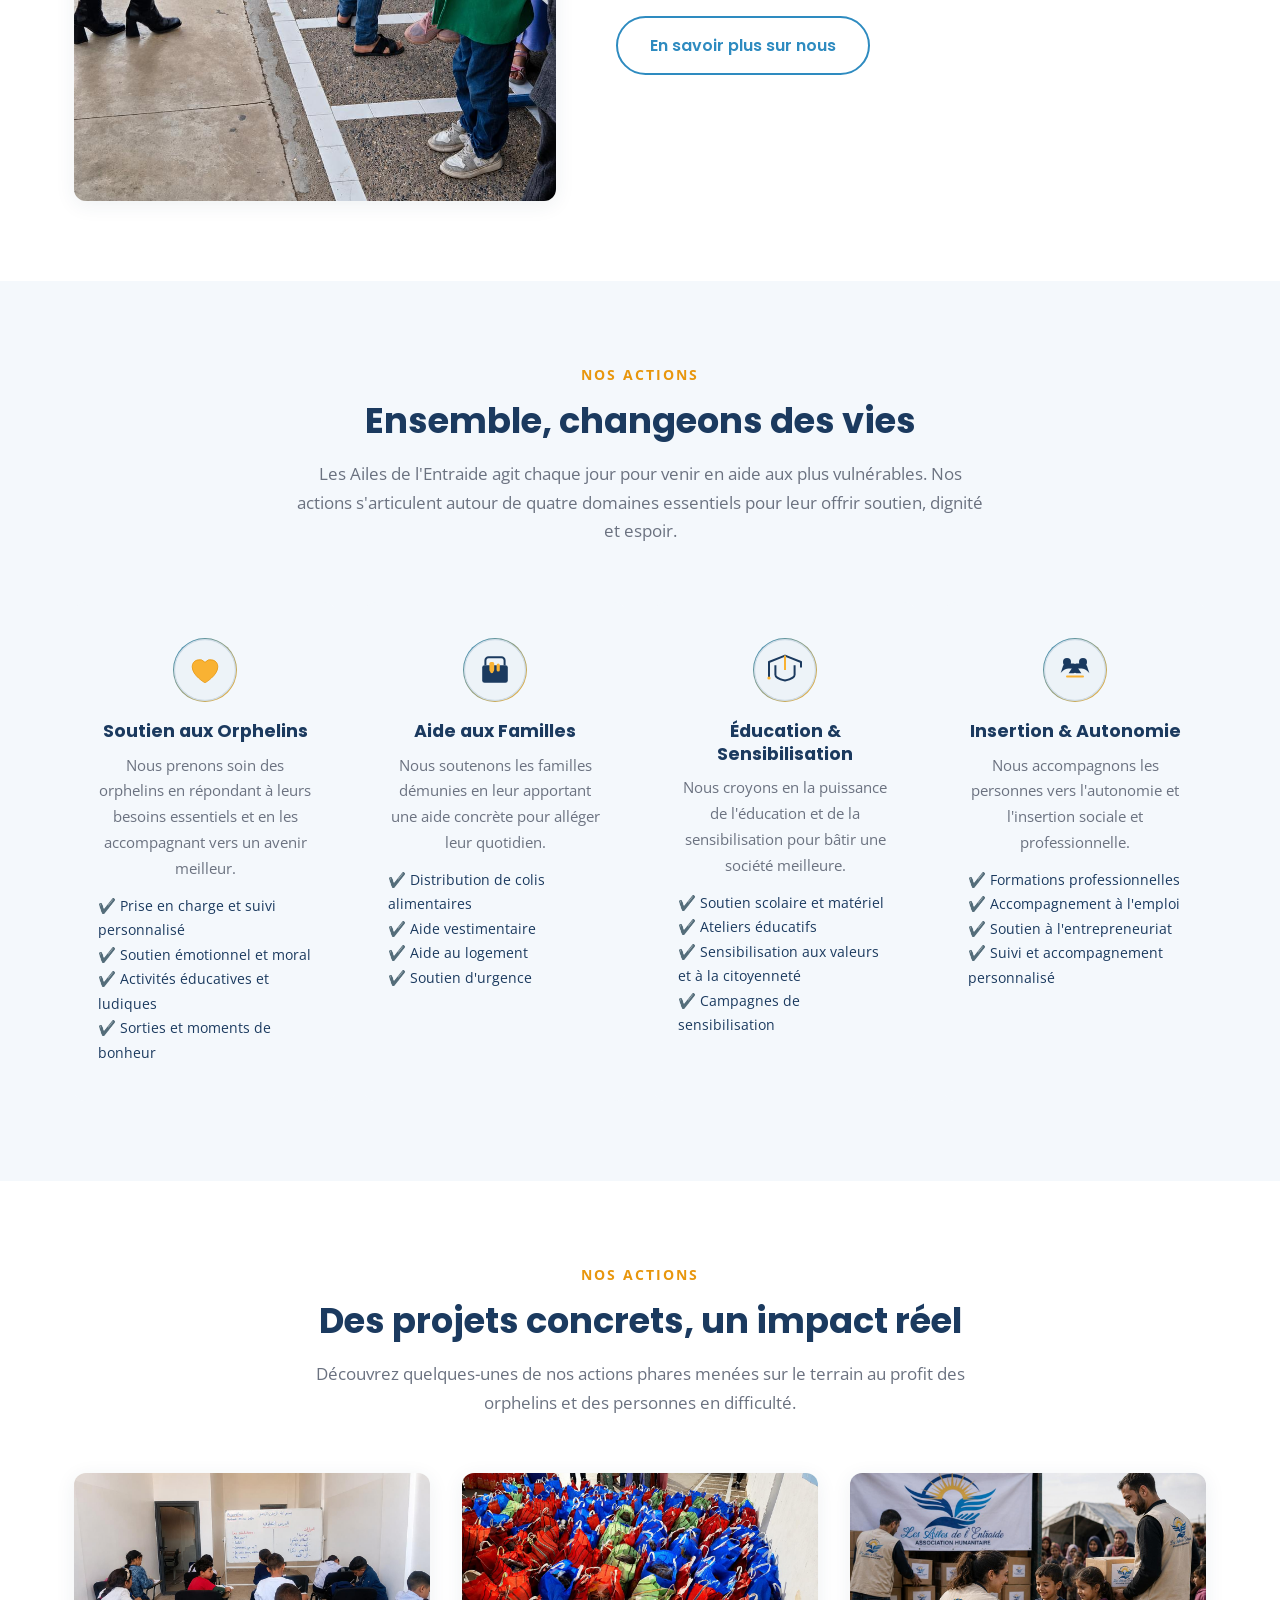
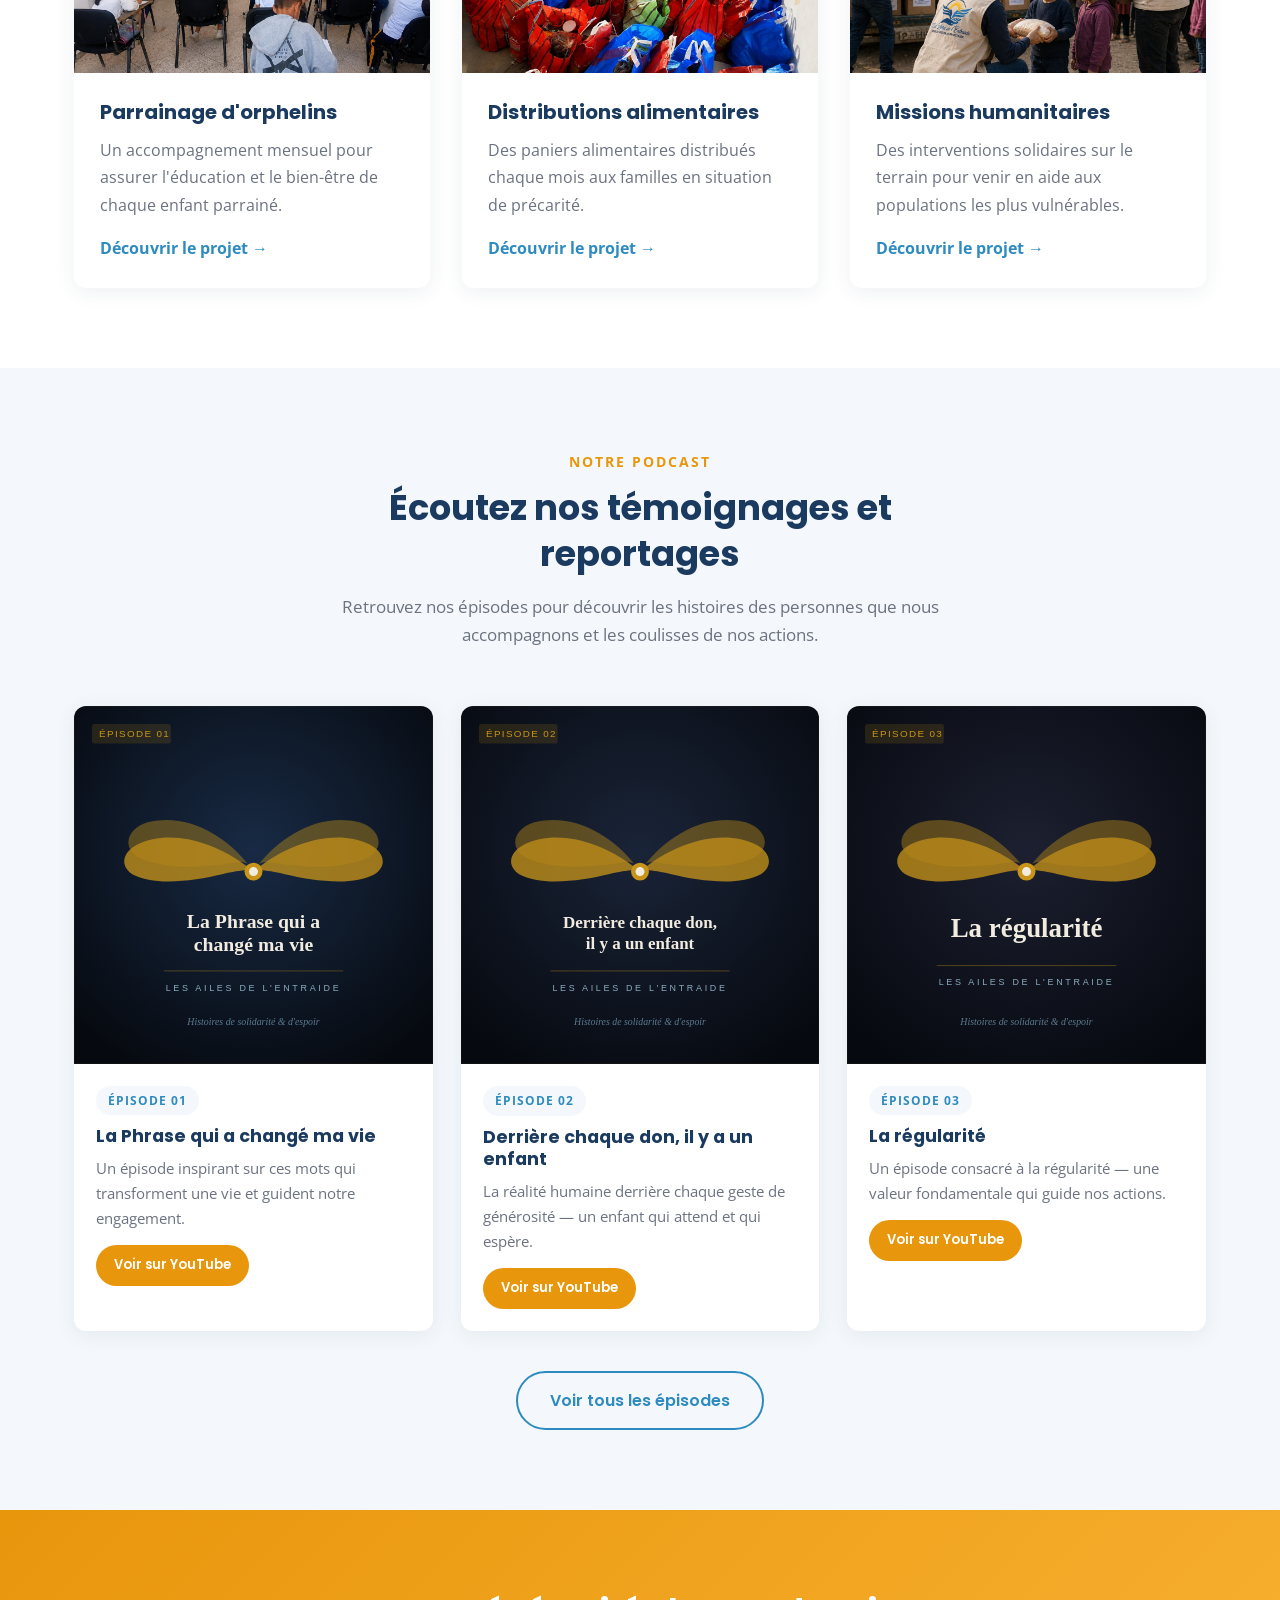
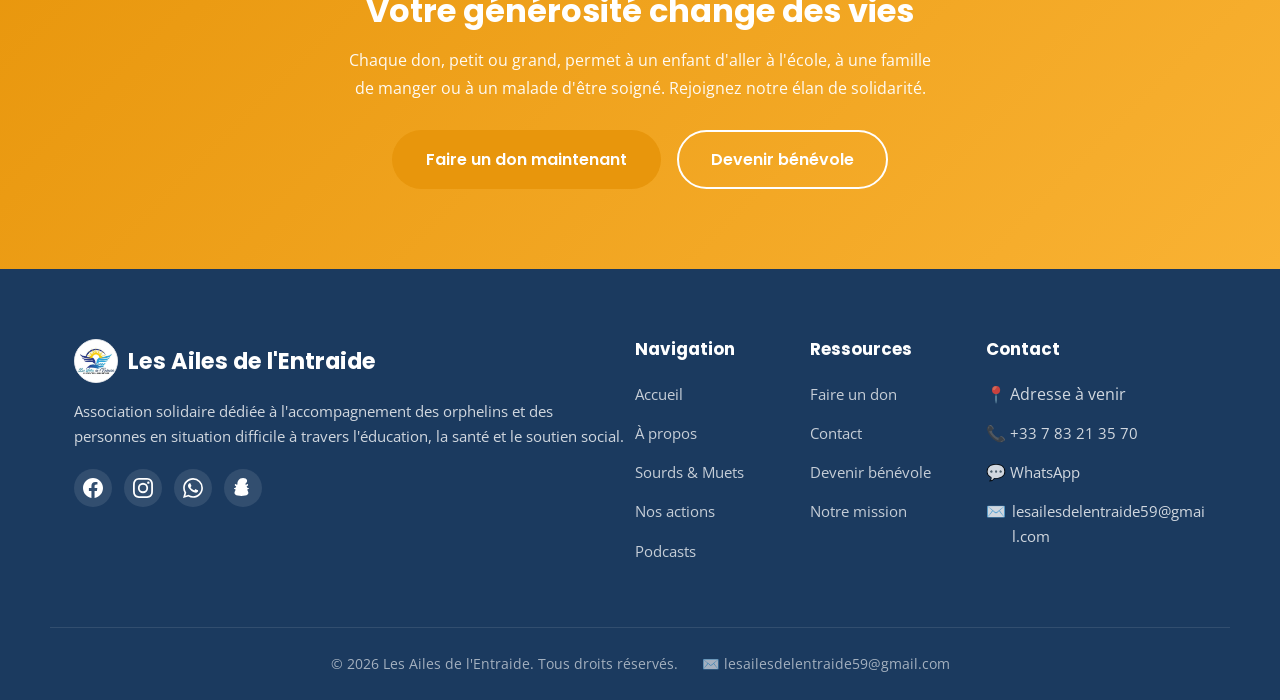
==== commit 209cd831: "Email flex à côté du ✉️ dans le footer Contact sur toutes les pages Co-Authored-By: Claude Sonnet 4." ====
--- a/index.html
+++ b/index.html
@@ -317,7 +317,7 @@
           <li>📍 Adresse à venir</li>
           <li>📞 <a href="tel:+33783213570" style="color:inherit;">+33 7 83 21 35 70</a></li>
           <li>💬 <a href="https://wa.me/33783213570" target="_blank" rel="noopener" style="color:inherit;">WhatsApp</a></li>
-          <li>✉️ <a href="mailto:lesailesdelentraide59@gmail.com" style="color:inherit;">lesailesdelentraide59@gmail.com</a></li>
+          <li style="display:flex;align-items:baseline;gap:6px;"><span>✉️</span><a href="mailto:lesailesdelentraide59@gmail.com" style="color:inherit;word-break:break-all;">lesailesdelentraide59@gmail.com</a></li>
         </ul>
       </div>
     </div>
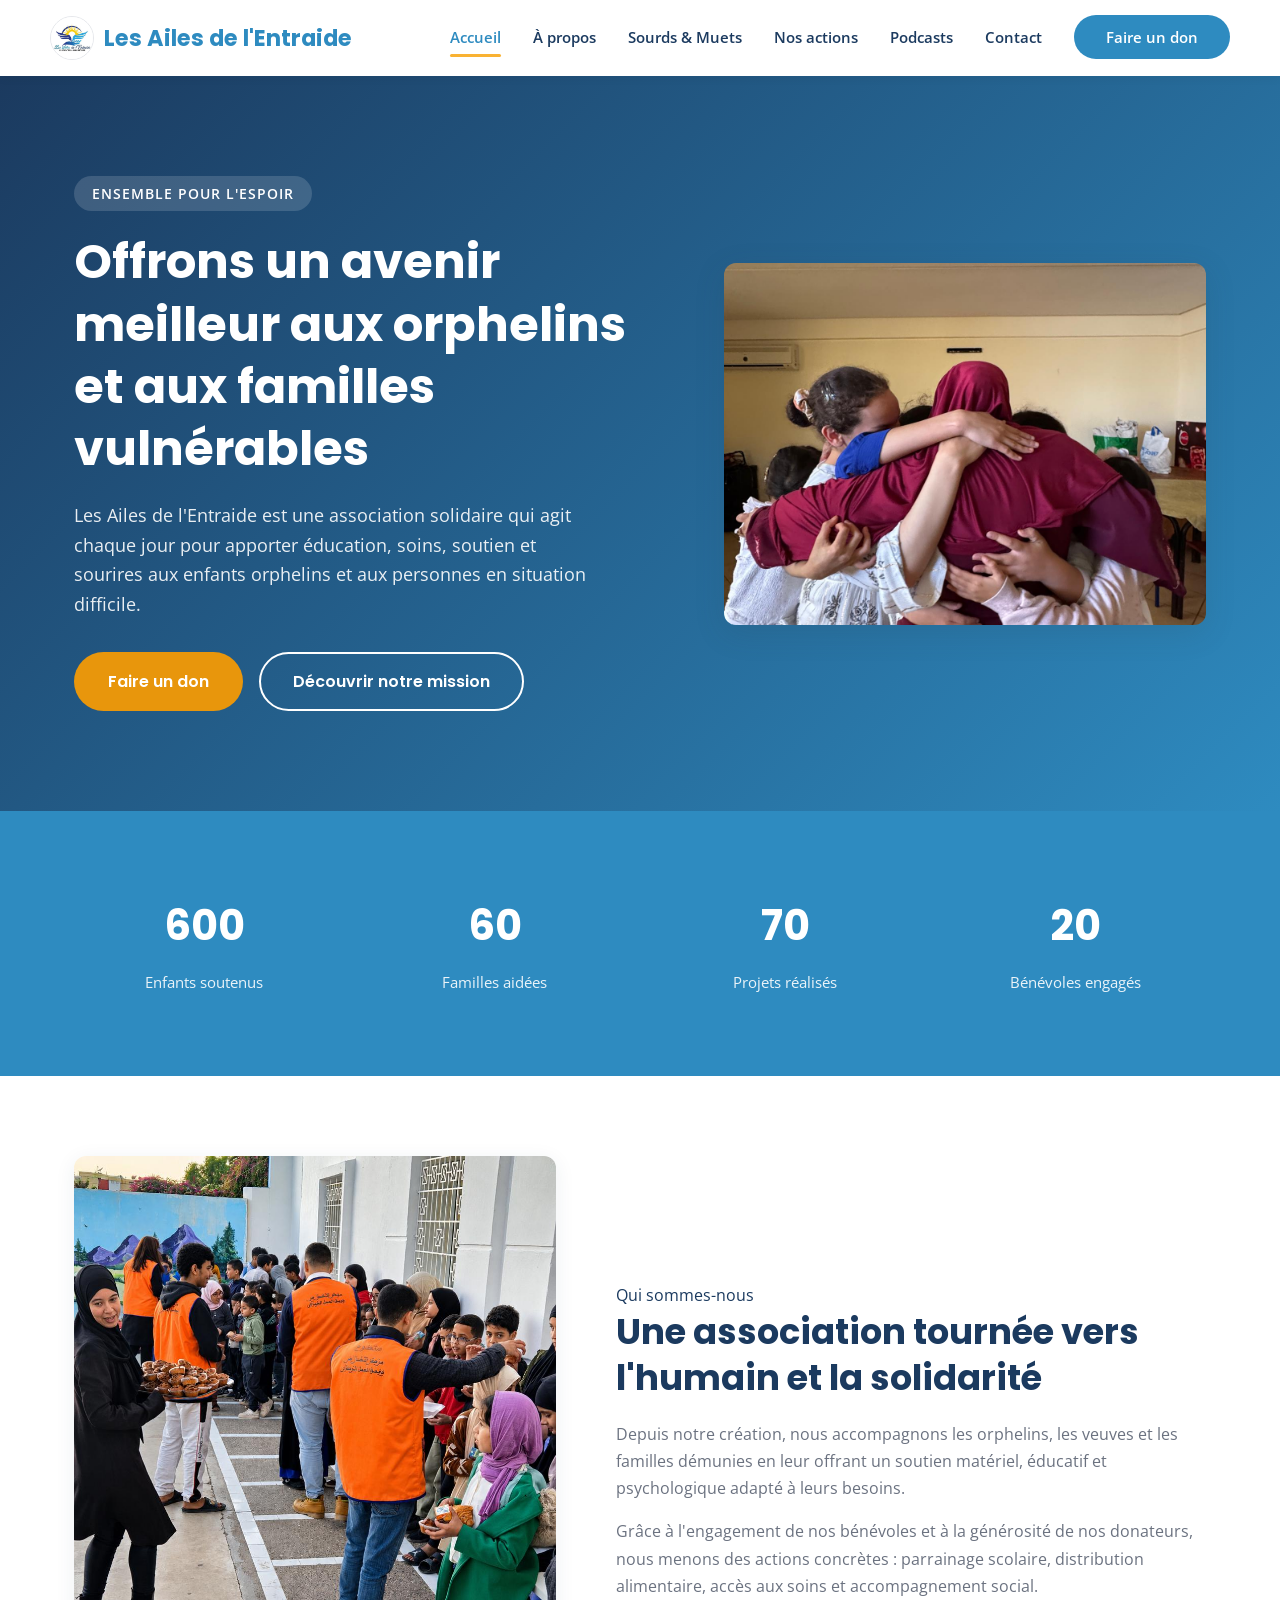
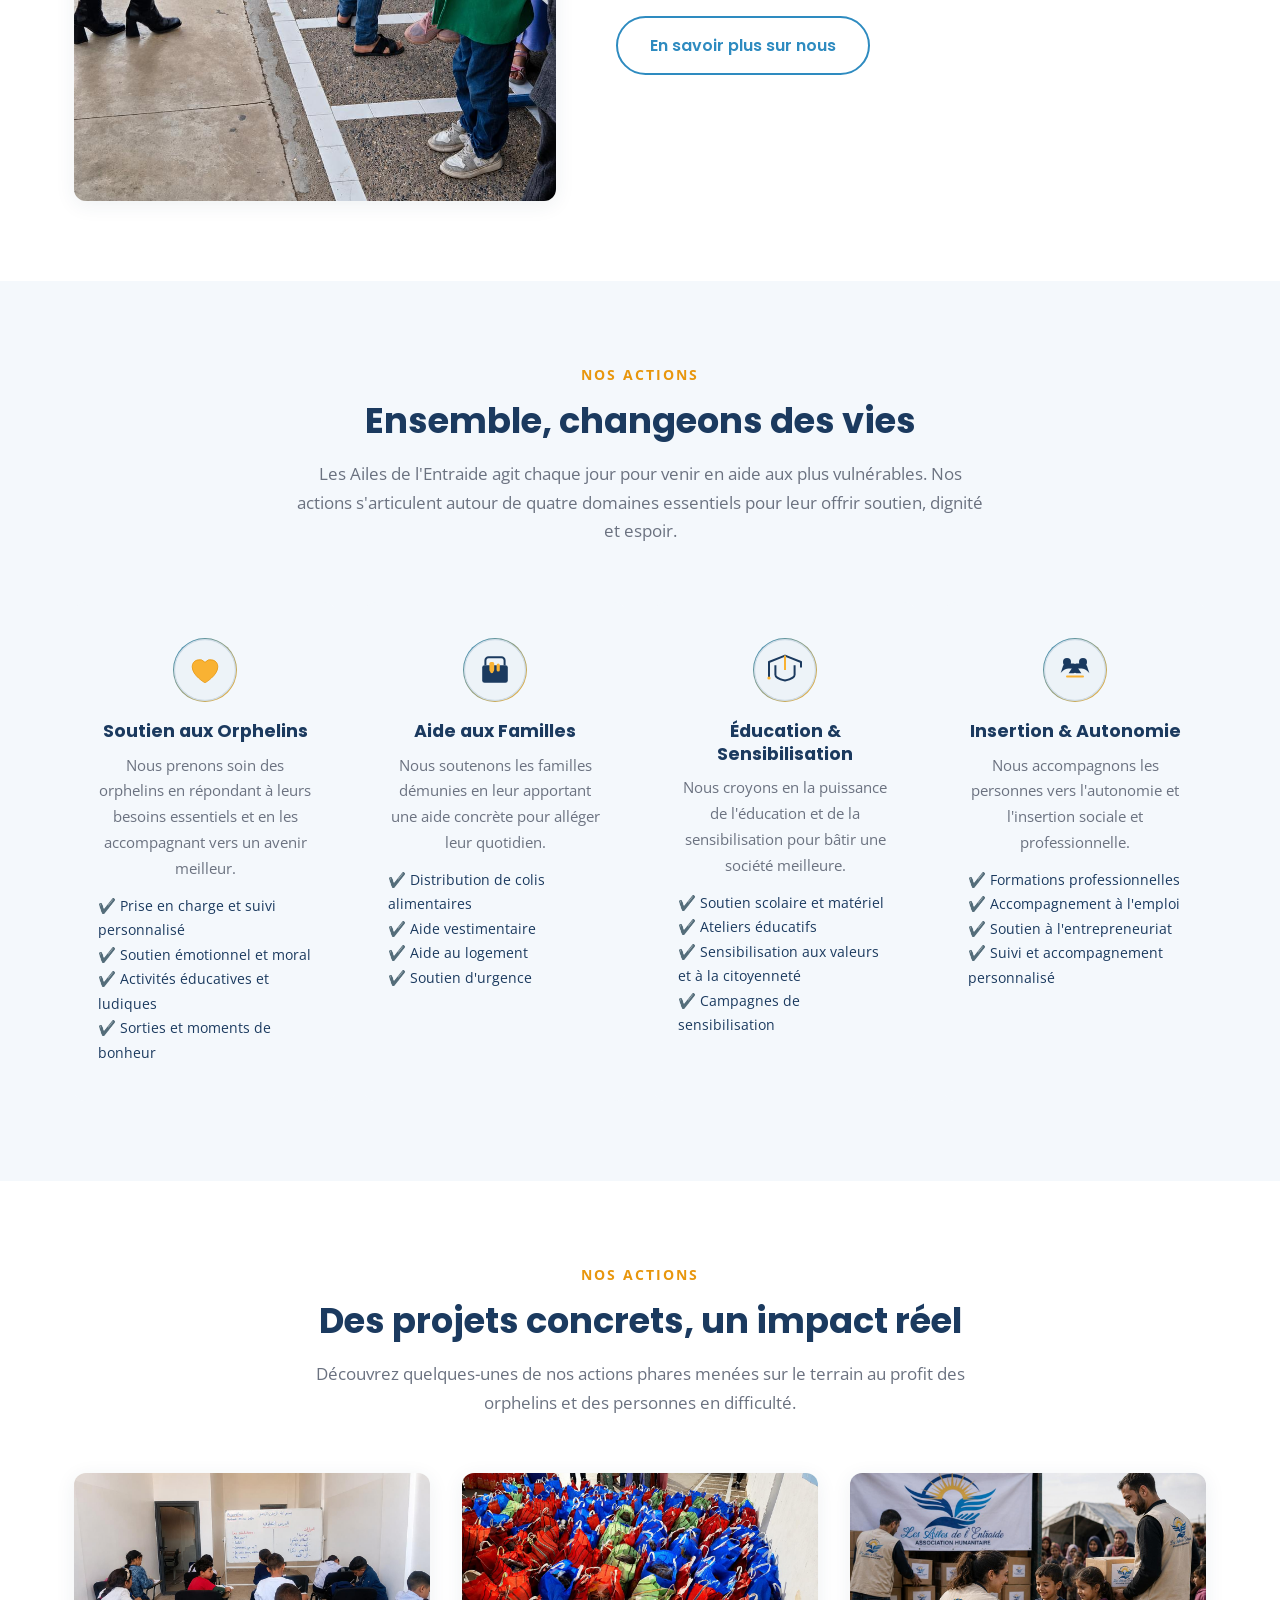
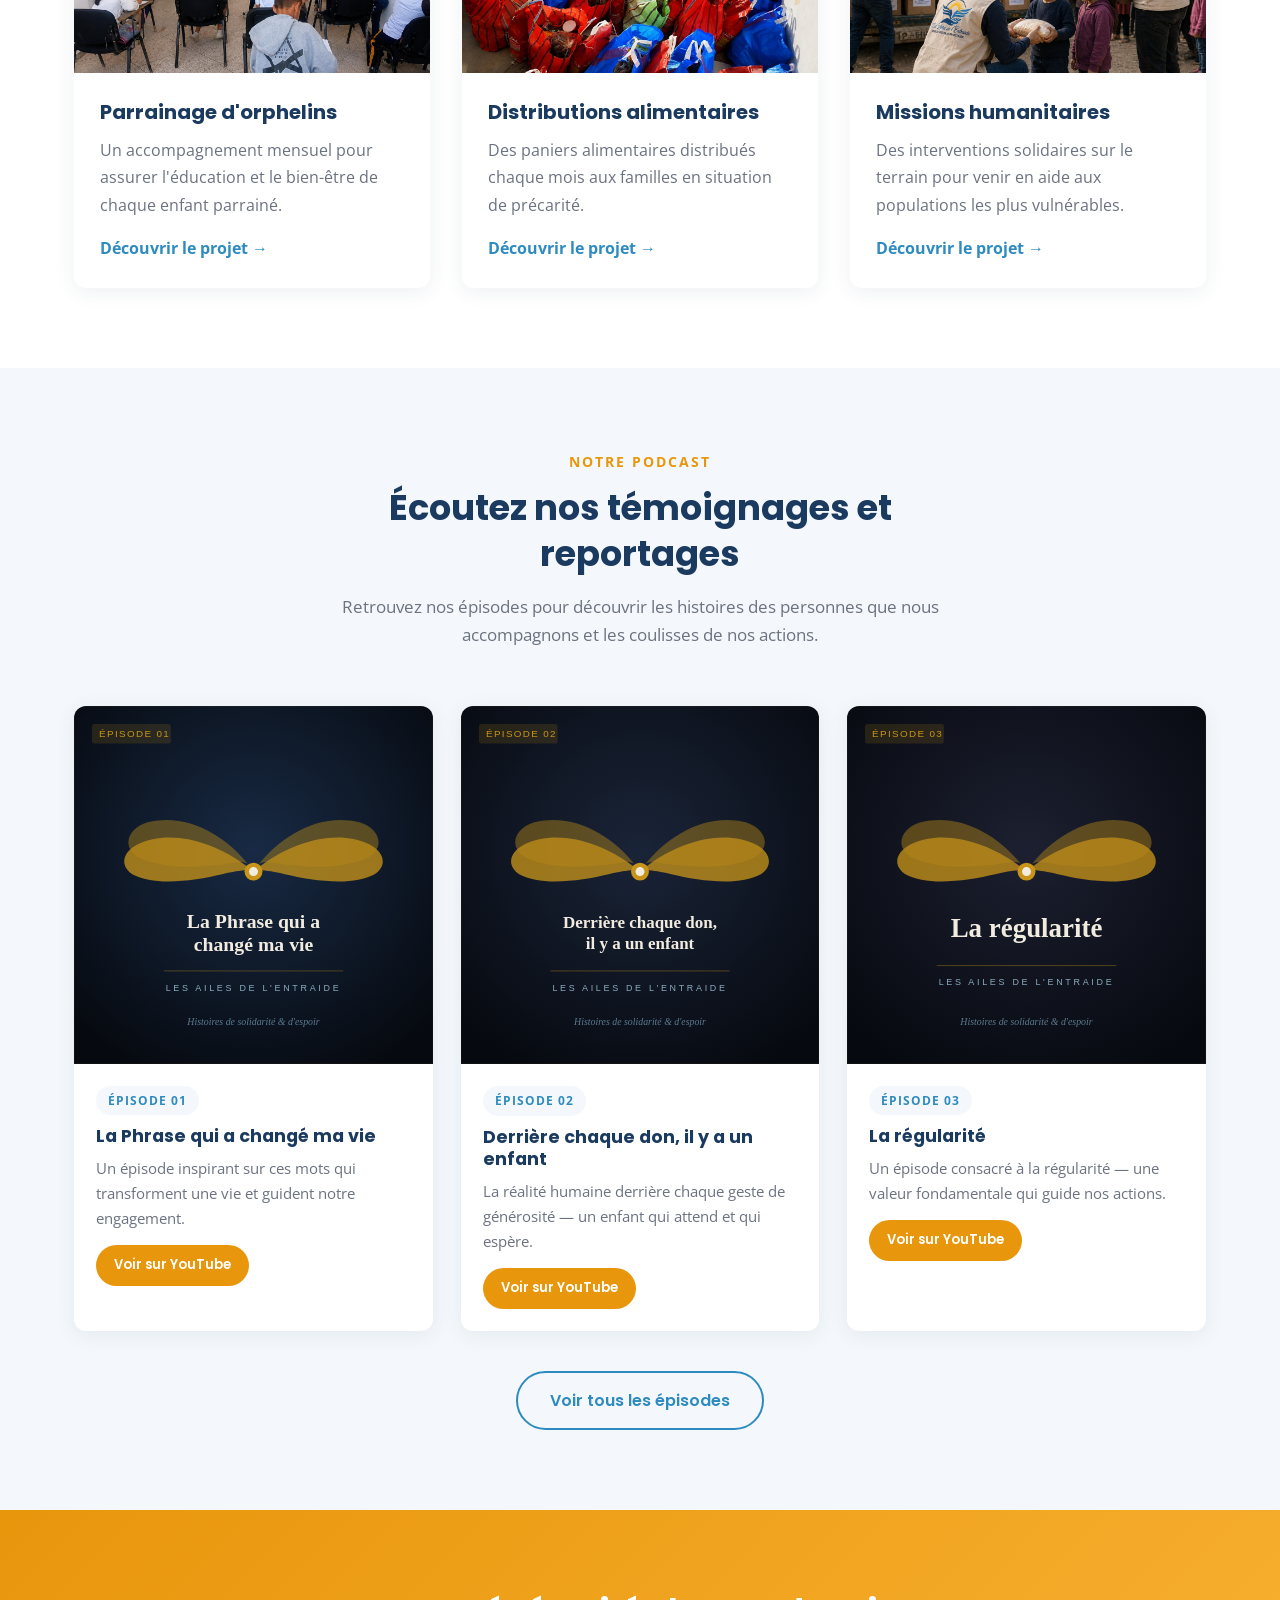
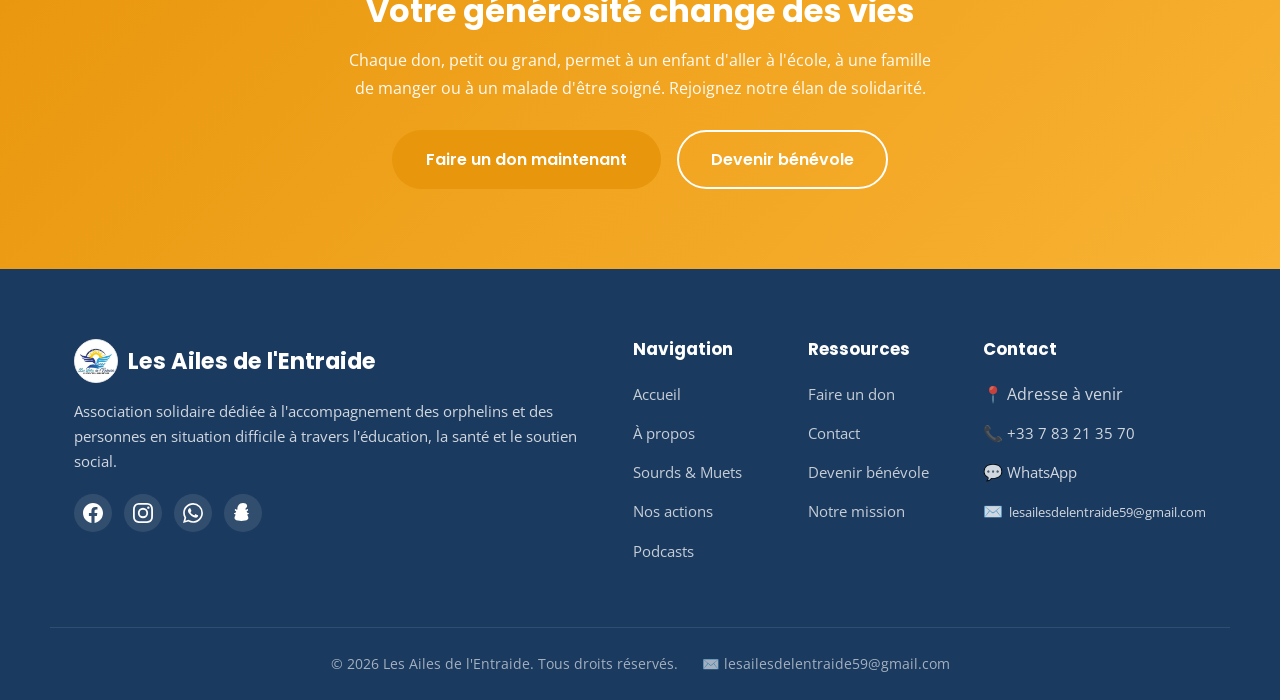
==== commit 66450bc5: "Footer email sur une seule ligne : white-space nowrap sur toutes les pages Co-Authored-By: Claude So" ====
--- a/index.html
+++ b/index.html
@@ -317,7 +317,7 @@
           <li>📍 Adresse à venir</li>
           <li>📞 <a href="tel:+33783213570" style="color:inherit;">+33 7 83 21 35 70</a></li>
           <li>💬 <a href="https://wa.me/33783213570" target="_blank" rel="noopener" style="color:inherit;">WhatsApp</a></li>
-          <li style="display:flex;align-items:baseline;gap:6px;"><span>✉️</span><a href="mailto:lesailesdelentraide59@gmail.com" style="color:inherit;word-break:break-all;">lesailesdelentraide59@gmail.com</a></li>
+          <li style="display:flex;align-items:baseline;gap:6px;"><span>✉️</span><a href="mailto:lesailesdelentraide59@gmail.com" style="color:inherit;white-space:nowrap;font-size:0.82rem;">lesailesdelentraide59@gmail.com</a></li>
         </ul>
       </div>
     </div>
--- a/css/style.css
+++ b/css/style.css
@@ -208,14 +208,14 @@
   border-radius: 2px;
 }
 
-.nav-cta {
+.nav-menu a.nav-cta {
   background-color: var(--color-primary);
   color: var(--color-white) !important;
-  padding: 10px 24px;
+  padding: 12px 32px;
   border-radius: 50px;
 }
 
-.nav-cta:hover {
+.nav-menu a.nav-cta:hover {
   background-color: var(--color-primary-dark);
 }
 
@@ -862,7 +862,7 @@
   background-color: #EAF4FB;
   border-left: 4px solid var(--color-primary);
   border-radius: 8px;
-  padding: 24px 32px;
+  padding: 32px 48px;
   margin-bottom: 24px;
   color: var(--color-dark);
   font-size: 0.95rem;
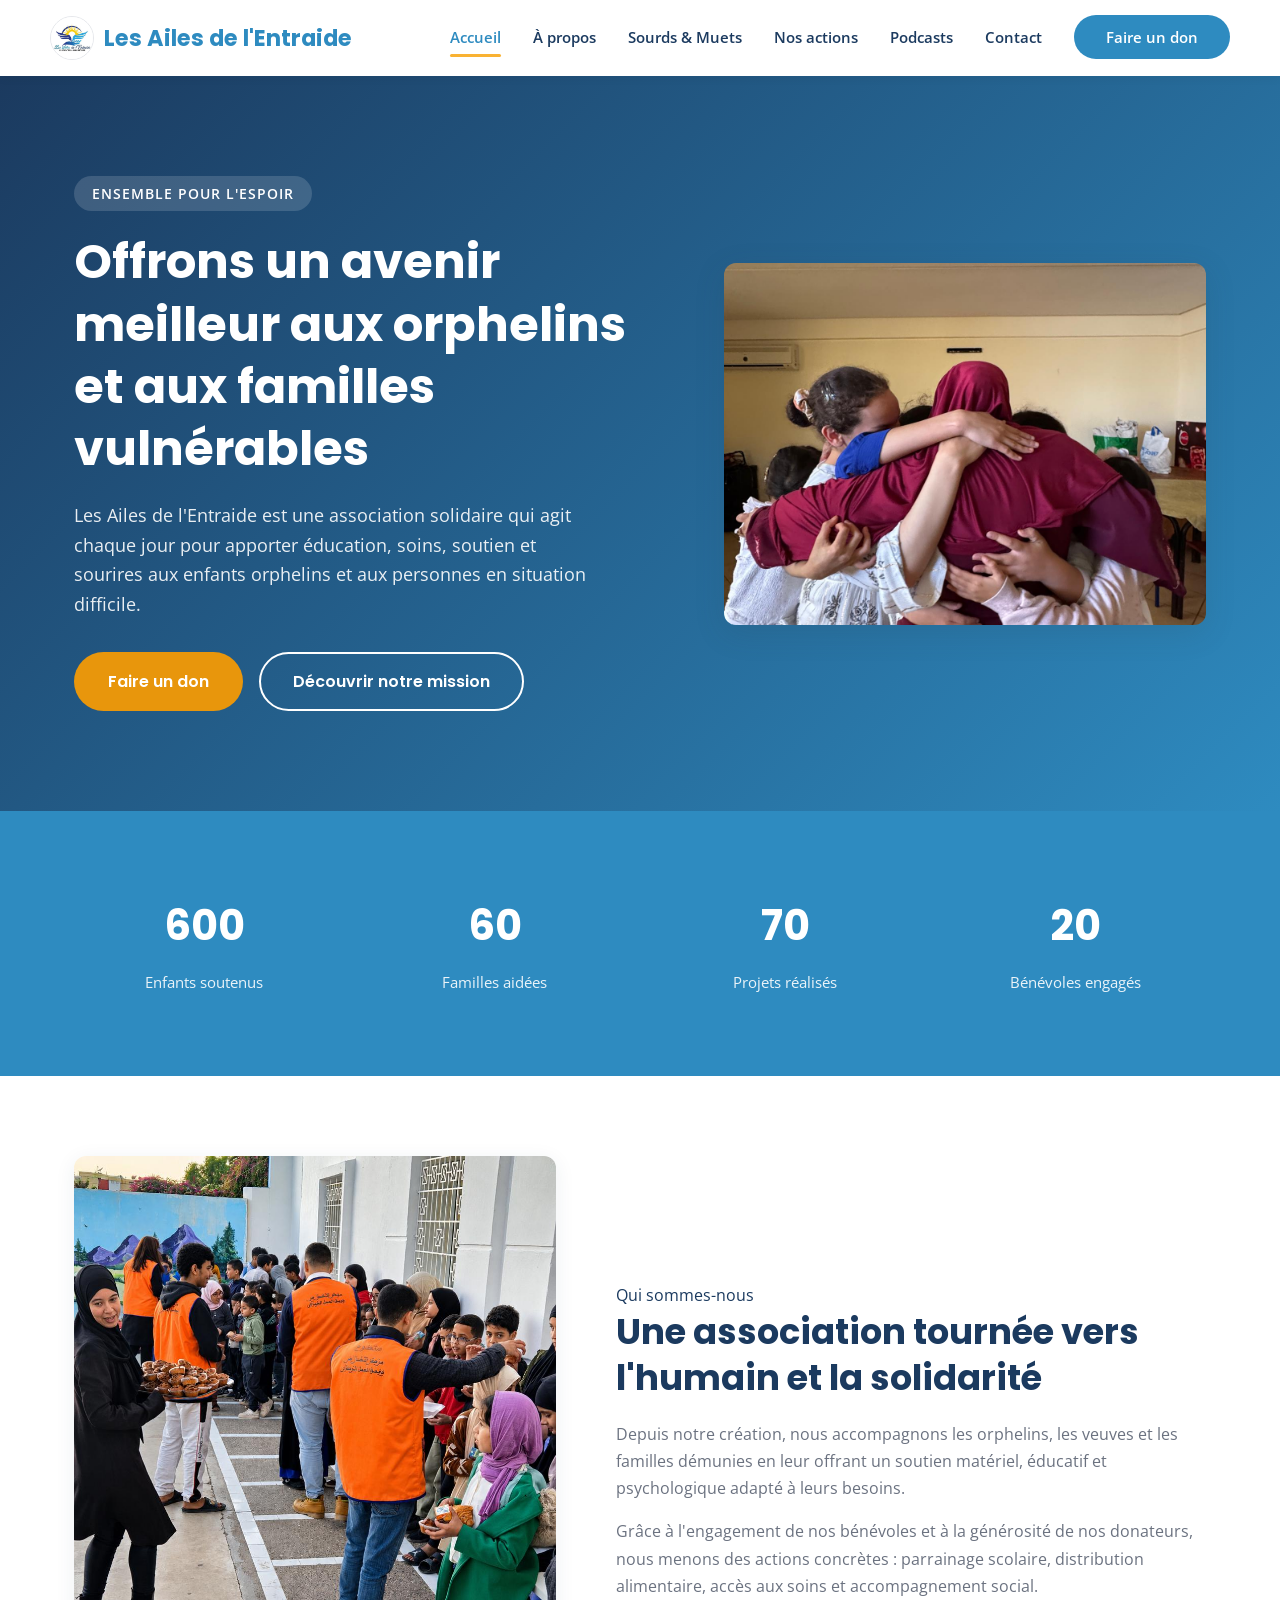
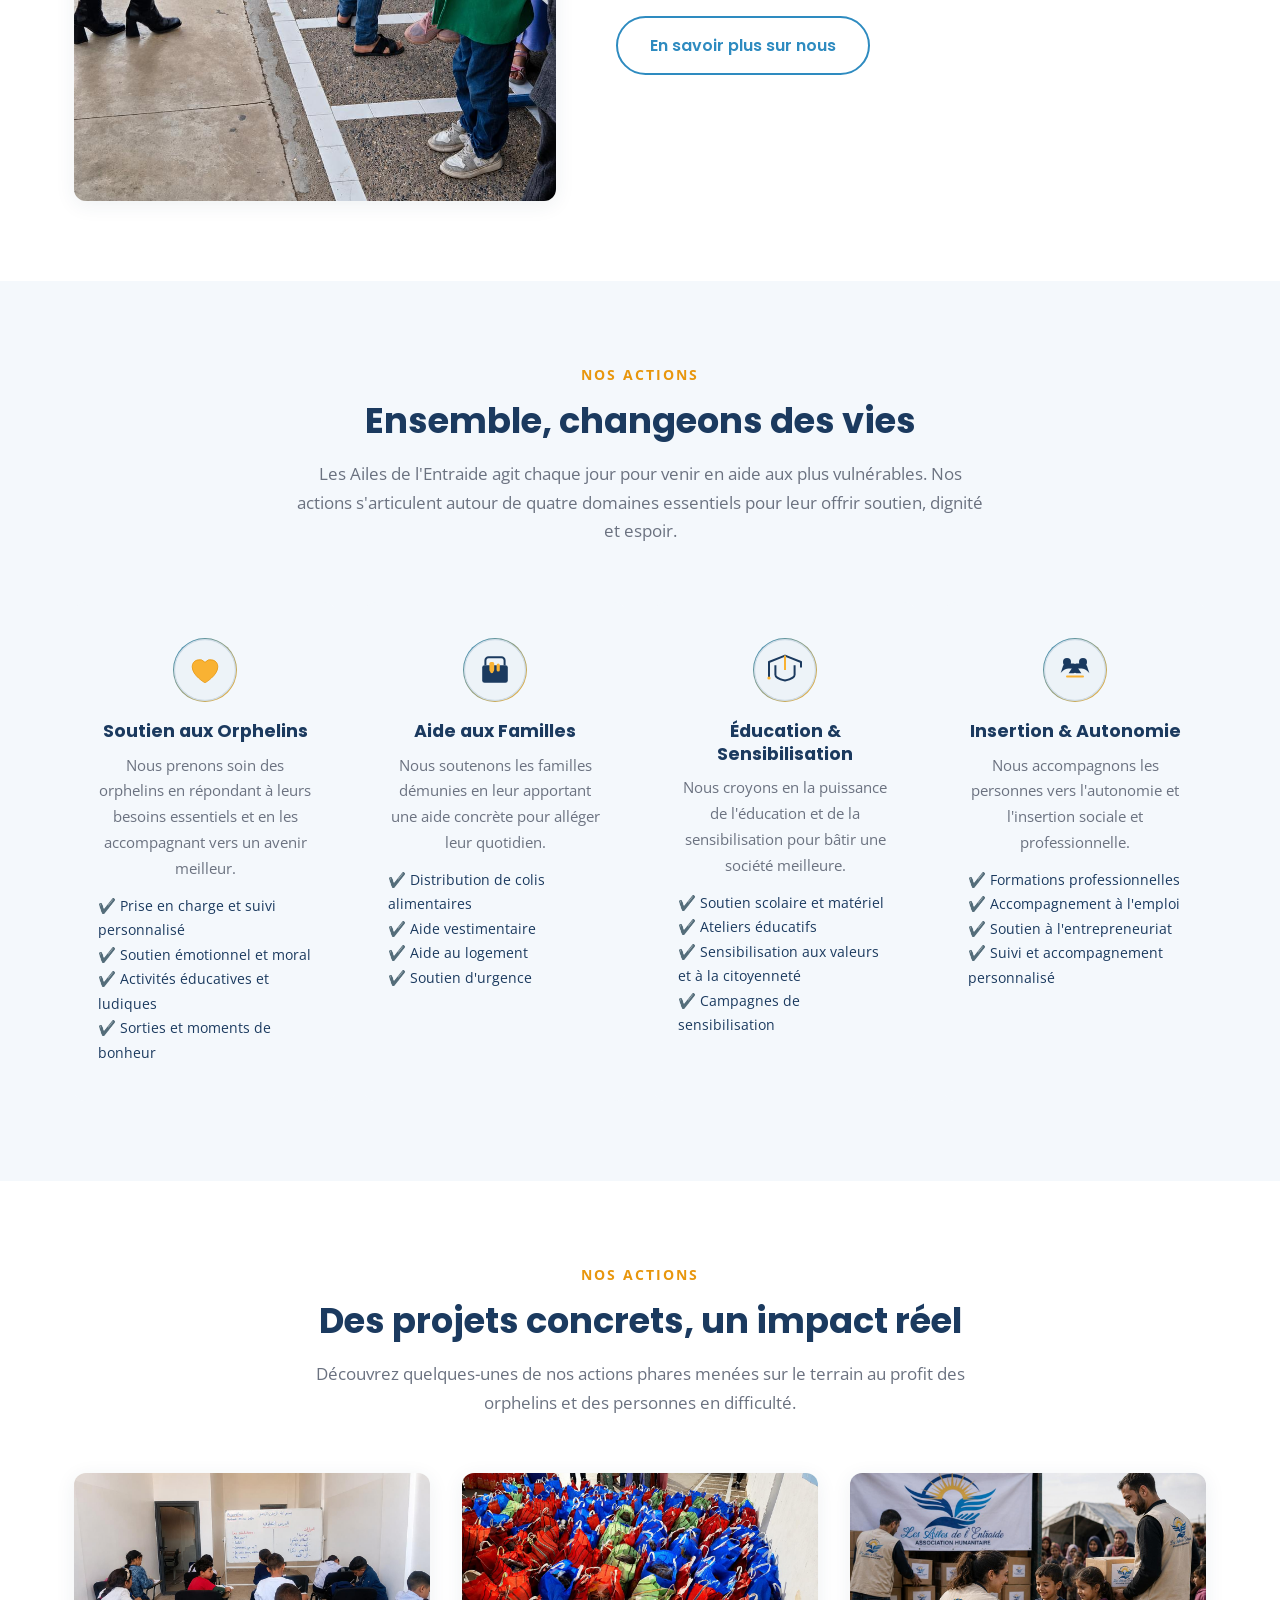
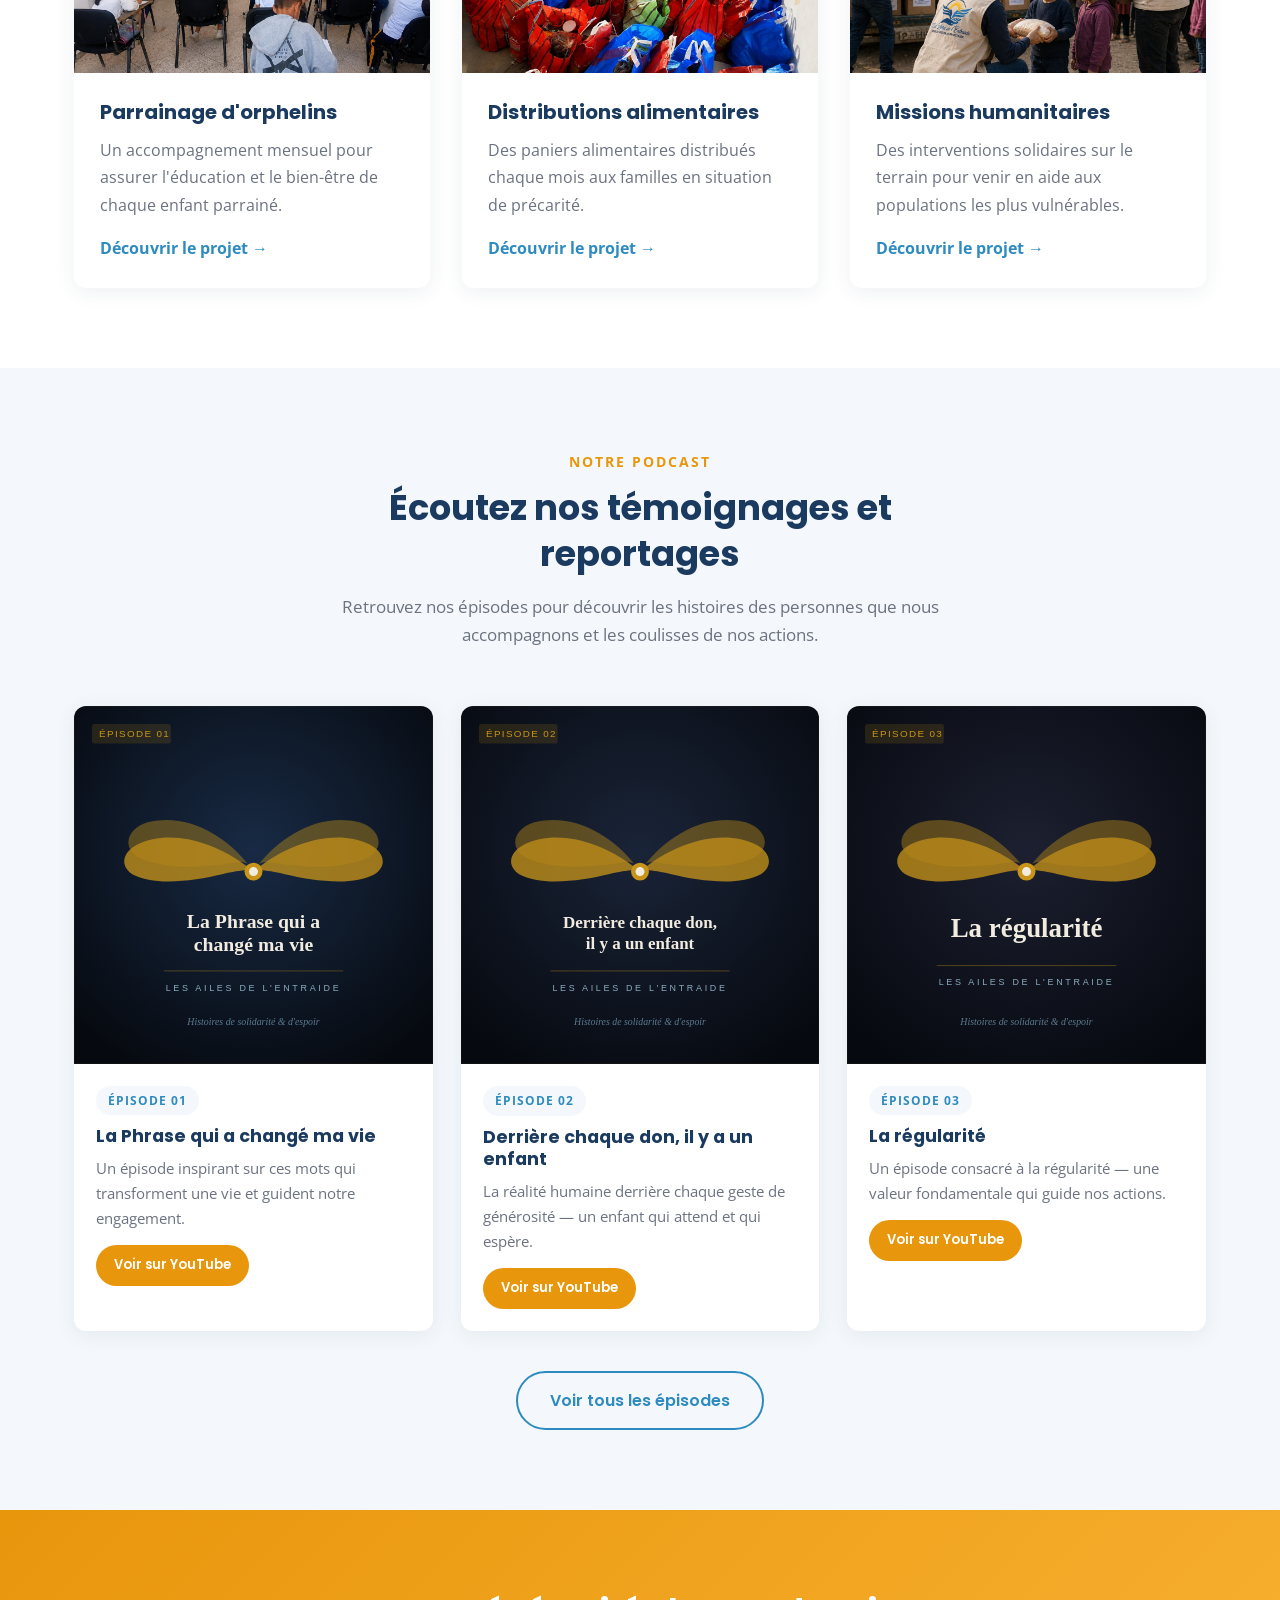
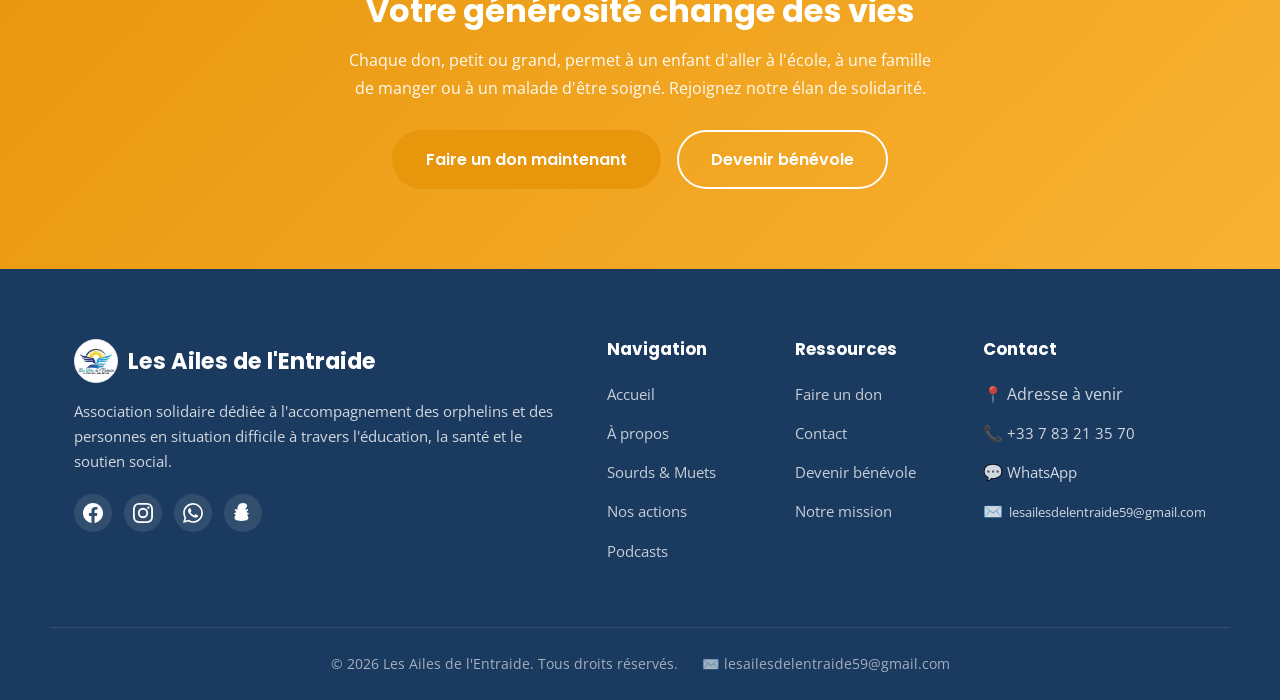
==== commit d1a7b3c8: "Refactoring complet : bugs CSS, SEO, accessibilite, performance CSS : - Podcast grid : flex -> CSS g" ====
--- a/index.html
+++ b/index.html
@@ -5,6 +5,13 @@
   <meta name="viewport" content="width=device-width, initial-scale=1.0">
   <title>Les Ailes de l'Entraide — Association d'aide aux orphelins et personnes en difficulté</title>
   <meta name="description" content="Les Ailes de l'Entraide est une association à but non lucratif qui vient en aide aux orphelins et aux personnes en situation difficile à travers l'éducation, la santé et le soutien social.">
+  <!-- Open Graph -->
+  <meta property="og:type" content="website">
+  <meta property="og:url" content="https://akdimha2007.github.io/ailes-entraide/">
+  <meta property="og:title" content="Les Ailes de l'Entraide — Association d'aide aux orphelins">
+  <meta property="og:description" content="Association à but non lucratif qui vient en aide aux orphelins et aux personnes en situation difficile à travers l'éducation, la santé et le soutien social.">
+  <meta property="og:image" content="https://akdimha2007.github.io/ailes-entraide/images/logo.jpeg">
+  <meta name="twitter:card" content="summary_large_image">
   <link rel="preconnect" href="https://fonts.googleapis.com">
   <link href="https://fonts.googleapis.com/css2?family=Poppins:wght@600;700;800&family=Open+Sans:wght@400;600;700&display=swap" rel="stylesheet">
   <link rel="icon" type="image/jpeg" href="images/logo.jpeg">
@@ -20,7 +27,7 @@
         <span>Les Ailes de l'<span>Entraide</span></span>
       </a>
       <ul class="nav-menu">
-        <li><a href="index.html" class="active">Accueil</a></li>
+        <li><a href="index.html" class="active" aria-current="page">Accueil</a></li>
         <li><a href="a-propos.html">À propos</a></li>
         <li><a href="sourds-muets.html">Sourds &amp; Muets</a></li>
         <li><a href="nos-actions.html">Nos actions</a></li>
@@ -28,7 +35,7 @@
         <li><a href="contact.html">Contact</a></li>
         <li><a href="don.html" class="nav-cta">Faire un don</a></li>
       </ul>
-      <button class="nav-toggle" aria-label="Ouvrir le menu">
+      <button type="button" class="nav-toggle" aria-label="Ouvrir le menu" aria-expanded="false">
         <span></span>
         <span></span>
         <span></span>
@@ -80,7 +87,7 @@
   <section>
     <div class="container mission-grid">
       <div class="mission-image">
-        <img src="images/hero-benevoles.jpeg" alt="Bénévoles distribuant des repas aux enfants lors d'une action solidaire" class="section-img">
+        <img src="images/hero-benevoles.jpeg" alt="Bénévoles distribuant des repas aux enfants lors d'une action solidaire" class="section-img" loading="lazy">
       </div>
       <div class="mission-content">
         <span class="eyebrow">Qui sommes-nous</span>
@@ -159,7 +166,7 @@
       </div>
       <div class="cards-grid">
         <div class="card">
-          <img src="images/parrainage-orphelins.jpeg" alt="Enfants en classe grâce au programme de parrainage scolaire" class="card-img">
+          <img src="images/parrainage-orphelins.jpeg" alt="Enfants en classe grâce au programme de parrainage scolaire" class="card-img" loading="lazy">
           <div class="card-body">
             <h3>Parrainage d'orphelins</h3>
             <p>Un accompagnement mensuel pour assurer l'éducation et le bien-être de chaque enfant parrainé.</p>
@@ -167,7 +174,7 @@
           </div>
         </div>
         <div class="card">
-          <img src="images/distribution-alimentaire.jpeg" alt="Paniers alimentaires prêts à être distribués aux familles" class="card-img">
+          <img src="images/distribution-alimentaire.jpeg" alt="Paniers alimentaires prêts à être distribués aux familles" class="card-img" loading="lazy">
           <div class="card-body">
             <h3>Distributions alimentaires</h3>
             <p>Des paniers alimentaires distribués chaque mois aux familles en situation de précarité.</p>
@@ -175,7 +182,7 @@
           </div>
         </div>
         <div class="card">
-          <img src="images/mission-humanitaire.jpeg" alt="Médecin bénévole lors d'une consultation médicale gratuite" class="card-img">
+          <img src="images/mission-humanitaire.jpeg" alt="Médecin bénévole lors d'une consultation médicale gratuite" class="card-img" loading="lazy">
           <div class="card-body">
             <h3>Missions humanitaires</h3>
             <p>Des interventions solidaires sur le terrain pour venir en aide aux populations les plus vulnérables.</p>
--- a/css/style.css
+++ b/css/style.css
@@ -219,6 +219,11 @@
   background-color: var(--color-primary-dark);
 }
 
+/* Supprime le soulignement actif sur le bouton CTA */
+.nav-menu a.nav-cta.active::after {
+  display: none;
+}
+
 .nav-toggle {
   display: none;
   flex-direction: column;
@@ -527,8 +532,22 @@
 /* ===== Podcasts ===== */
 .podcast-grid {
   display: grid;
-  grid-template-columns: repeat(auto-fit, minmax(280px, 1fr));
+  grid-template-columns: repeat(6, 1fr);
   gap: 28px;
+}
+
+/* Ligne 1 : 3 cartes, chacune sur 2 colonnes */
+.podcast-grid .podcast-card {
+  grid-column: span 2;
+}
+
+/* Ligne 2 : EP04 et EP05 centrés (positions 2-3 et 4-5 sur 6 colonnes) */
+.podcast-grid .podcast-card:nth-child(4) {
+  grid-column: 2 / 4;
+}
+
+.podcast-grid .podcast-card:nth-child(5) {
+  grid-column: 4 / 6;
 }
 
 .podcast-card {
@@ -754,7 +773,7 @@
 
 .donate-methods {
   display: grid;
-  grid-template-columns: repeat(3, 1fr);
+  grid-template-columns: repeat(2, 1fr);
   gap: 24px;
 }
 
@@ -832,7 +851,7 @@
 .form-group textarea:focus {
   outline: none;
   border-color: var(--color-primary);
-  box-shadow: 0 0 0 3px rgba(42, 157, 143, 0.15);
+  box-shadow: 0 0 0 3px rgba(46, 139, 192, 0.15);
 }
 
 .form-group textarea {
@@ -871,7 +890,7 @@
 .form-success {
   display: none;
   background-color: #E6F4EA;
-  border-left: 4px solid var(--color-primary);
+  border-left: 4px solid #16a34a;
   color: var(--color-primary-dark);
   padding: 16px 20px;
   border-radius: 8px;
@@ -1007,7 +1026,7 @@
 .footer-grid {
   display: grid;
   grid-template-columns: 2fr 0.6fr 0.6fr 0.8fr;
-  gap: 10px;
+  gap: 40px;
   padding-bottom: 50px;
   border-bottom: 1px solid rgba(255, 255, 255, 0.1);
 }
@@ -1085,6 +1104,20 @@
 
   .footer-grid {
     grid-template-columns: repeat(2, 1fr);
+  }
+
+  /* Podcast grid à 2 colonnes sur tablette */
+  .podcast-grid {
+    grid-template-columns: repeat(4, 1fr);
+  }
+
+  .podcast-grid .podcast-card {
+    grid-column: span 2;
+  }
+
+  .podcast-grid .podcast-card:nth-child(4),
+  .podcast-grid .podcast-card:nth-child(5) {
+    grid-column: span 2;
   }
 }
 
@@ -1344,6 +1377,16 @@
     font-size: 1.1rem;
   }
 
+  .podcast-grid {
+    grid-template-columns: 1fr;
+  }
+
+  .podcast-grid .podcast-card,
+  .podcast-grid .podcast-card:nth-child(4),
+  .podcast-grid .podcast-card:nth-child(5) {
+    grid-column: 1 / -1;
+  }
+
   .podcast-info {
     padding: 16px;
   }
@@ -1541,3 +1584,25 @@
 .site-header.scrolled {
   box-shadow: 0 2px 20px rgba(0,0,0,0.1);
 }
+
+/* ===== Accessibilité : respect du mouvement réduit ===== */
+@media (prefers-reduced-motion: reduce) {
+  *,
+  *::before,
+  *::after {
+    animation-duration: 0.01ms !important;
+    animation-iteration-count: 1 !important;
+    transition-duration: 0.01ms !important;
+    scroll-behavior: auto !important;
+  }
+
+  .animate-on-scroll {
+    opacity: 1 !important;
+    transform: none !important;
+  }
+
+  .animate-on-scroll.animated {
+    opacity: 1 !important;
+    transform: none !important;
+  }
+}
